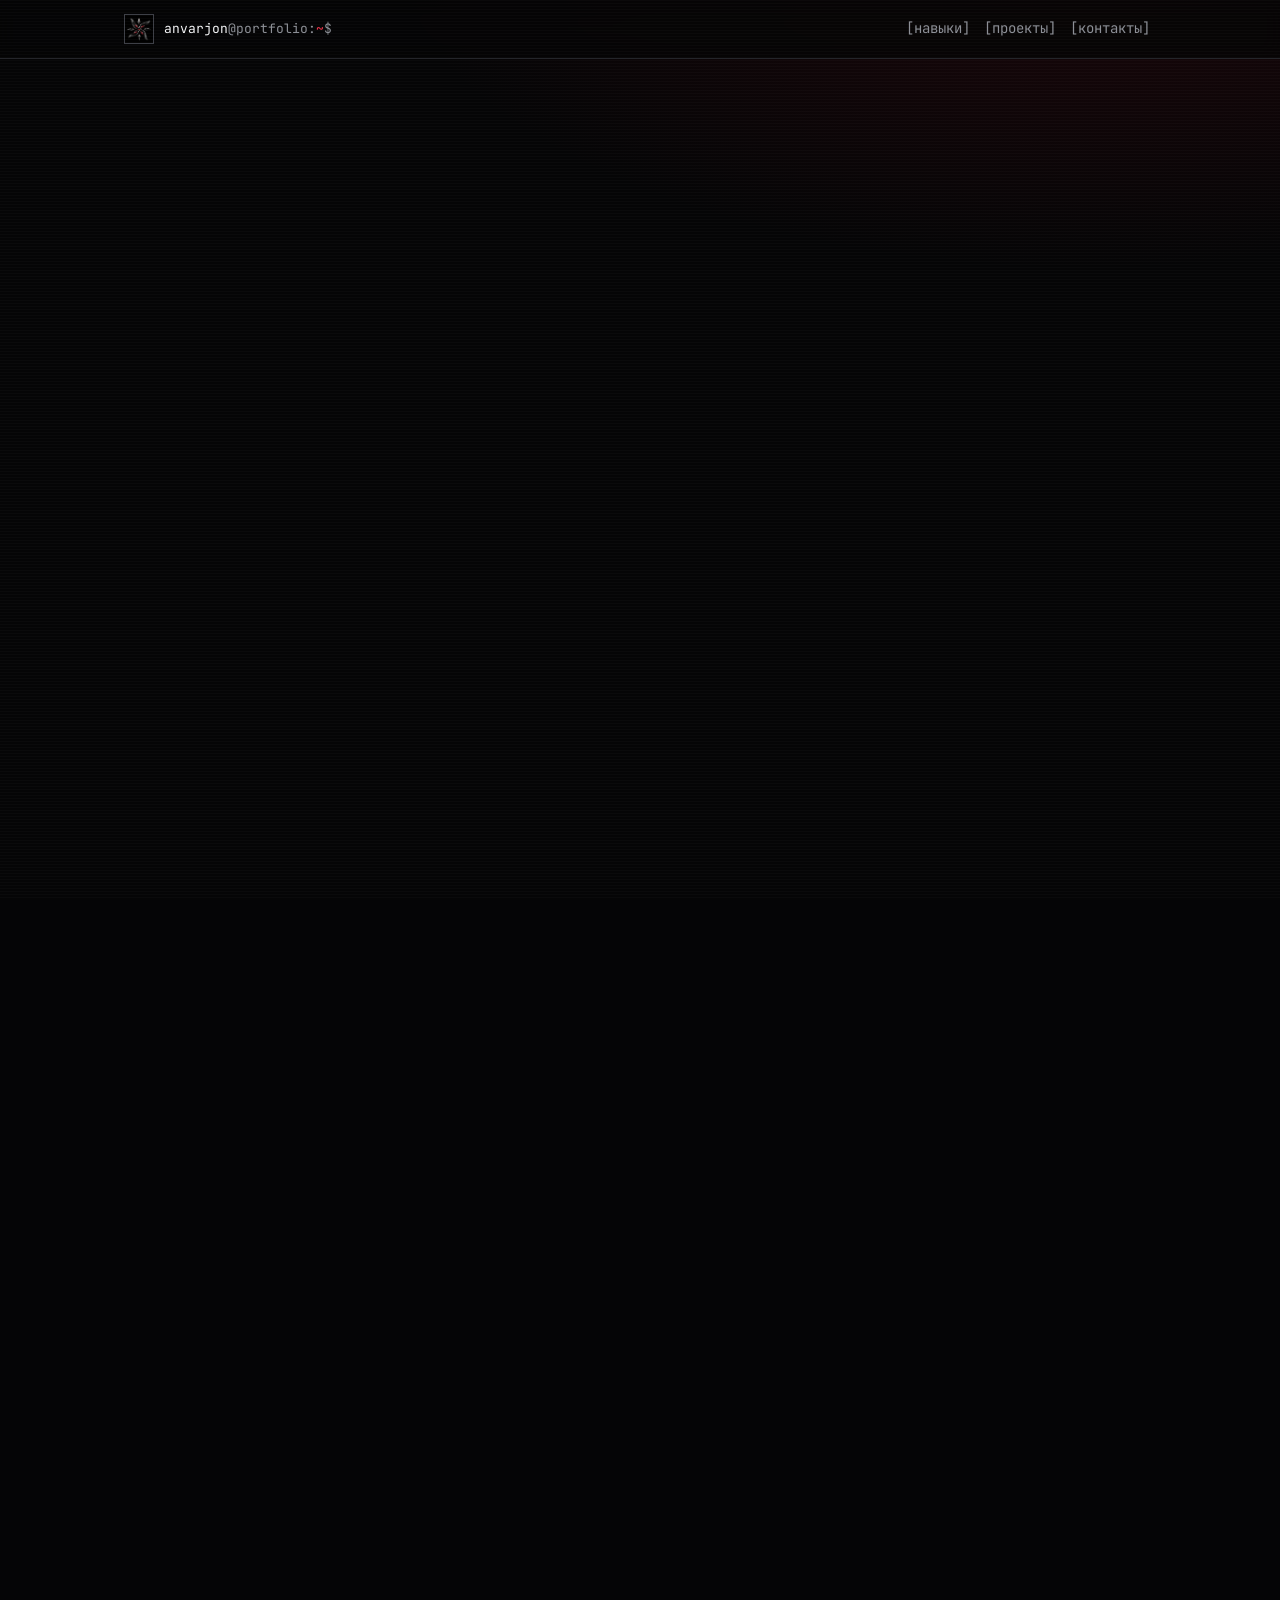
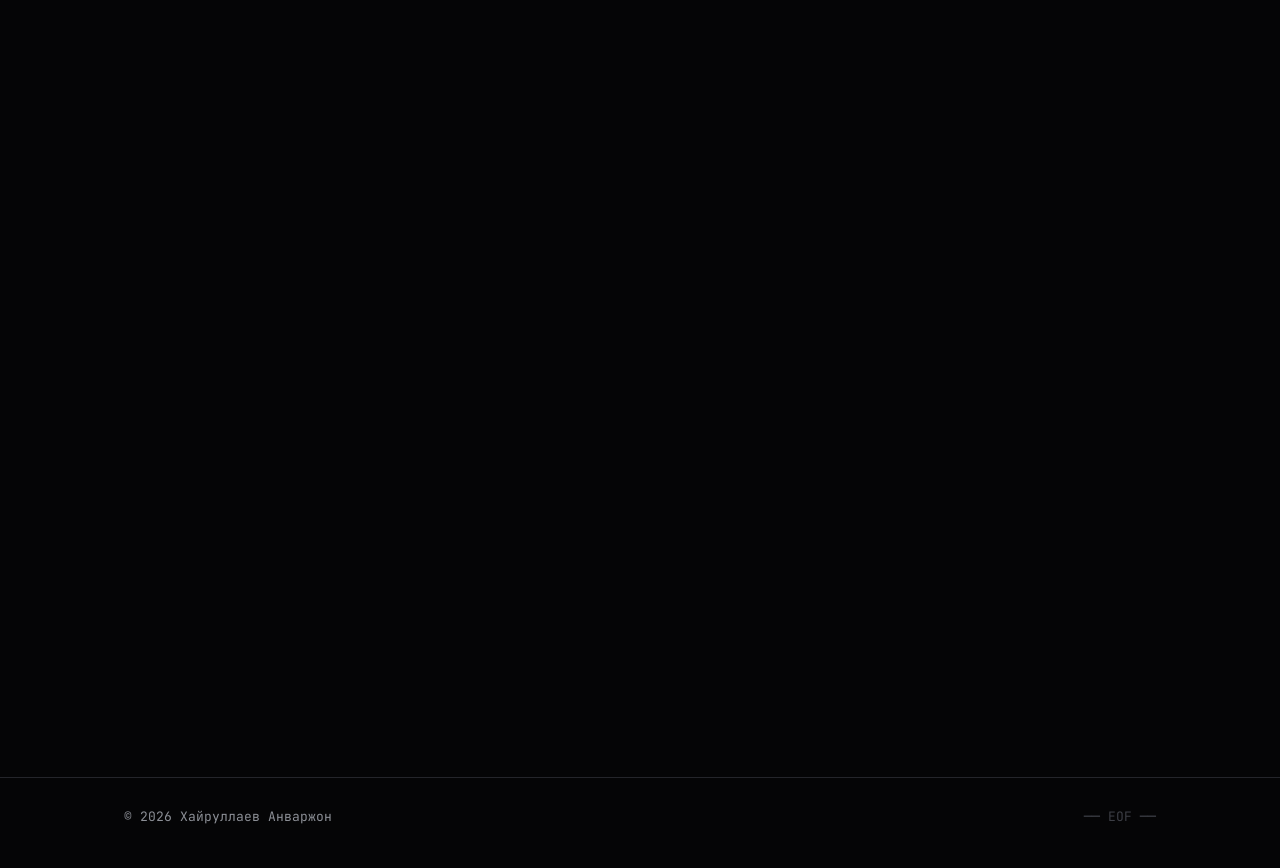
==== portfolio/index.html @ 3e9a79eb "Restyle portfolio as ASCII terminal with animated intro - Intro: boot log, ASCII logo decoding into " ====
<!doctype html>
<html lang="ru">
  <head>
    <meta charset="utf-8" />
    <meta name="viewport" content="width=device-width, initial-scale=1" />
    <title>Хайруллаев Анваржон — портфолио</title>
    <meta name="description" content="Портфолио Хайруллаева Анваржона, IT-администратора." />
    <meta name="theme-color" content="#050506" />
    <link rel="icon" href="img/logo.png" />
    <link rel="preconnect" href="https://fonts.googleapis.com" />
    <link rel="preconnect" href="https://fonts.gstatic.com" crossorigin />
    <link
      rel="stylesheet"
      href="https://fonts.googleapis.com/css2?family=JetBrains+Mono:wght@400;500;700;800&display=swap"
    />
    <link rel="stylesheet" href="css/style.css" />
    <script>
      // Включает анимации и интро только когда JavaScript работает.
      document.documentElement.classList.add("js", "intro-active");
    </script>
  </head>
  <body>
    <!-- ========== ИНТРО ========== -->
    <div class="intro" data-intro>
      <div class="intro-screen">
        <div class="intro-boot" data-boot aria-hidden="true"></div>

        <div class="intro-stage" data-stage>
          <div class="intro-logo">
            <div class="ascii" data-intro-ascii aria-hidden="true">
              <pre class="ascii-silver"></pre>
              <pre class="ascii-red"></pre>
            </div>
            <img class="intro-img" src="img/logo.png" alt="Логотип" />
            <span class="glint" aria-hidden="true"></span>
          </div>

          <div class="intro-text">
            <p class="intro-line" data-line></p>
            <p class="intro-line intro-name" data-line></p>
            <p class="intro-line" data-line></p>
          </div>

          <p class="intro-enter" data-enter>
            нажмите <span class="key">[enter]</span> или кликните, чтобы войти
          </p>
        </div>
      </div>
      <button class="intro-skip" type="button">[esc] пропустить</button>
    </div>

    <a class="skip-link" href="#main">К содержимому</a>

    <header class="site-header">
      <div class="container header-inner">
        <a class="brand" href="#top" aria-label="В начало">
          <img src="img/logo.png" alt="" width="30" height="30" />
          <span class="brand-text"
            ><span class="brand-user" data-handle></span>@portfolio:<span class="brand-path">~</span>$</span
          >
        </a>
        <nav class="nav" aria-label="Разделы">
          <a href="#skills">навыки</a>
          <a href="#projects">проекты</a>
          <a href="#contact">контакты</a>
        </nav>
      </div>
    </header>

    <main id="main">
      <!-- 1. Обо мне -->
      <section class="hero" id="top">
        <div class="container hero-grid">
          <div class="hero-text">
            <p class="prompt" data-hero><span class="ps1">$</span> whoami</p>
            <h1 class="hero-name" data-hero data-name></h1>
            <p class="hero-role" data-hero>
              <span class="ps1">&gt;</span> <span data-role></span
              ><span class="cursor" aria-hidden="true">▋</span>
            </p>
            <p class="lead" data-hero data-about></p>
            <div class="hero-actions" data-hero>
              <a class="btn btn-primary" href="#projects">смотреть проекты</a>
              <a class="btn" href="#contact">связаться</a>
            </div>
            <div class="ls" data-hero>
              <p class="prompt"><span class="ps1">$</span> ls ~/skills</p>
              <ul class="stack" aria-label="Технологии" data-stack></ul>
            </div>
          </div>

          <div class="term hero-art" data-hero aria-hidden="true">
            <div class="term-bar"><span>~/logo.txt</span><span>─ □ ×</span></div>
            <div class="ascii" data-hero-ascii>
              <pre class="ascii-silver"></pre>
              <pre class="ascii-red"></pre>
            </div>
          </div>
        </div>
      </section>

      <!-- 2. Навыки: отдельный раздел на каждую технологию (HTML, JS, CSS, SQL, ...) -->
      <section class="section" id="skills" aria-labelledby="skills-title">
        <div class="container">
          <h2 class="section-title" id="skills-title" data-title>
            <span class="num">01.</span><span class="title-text">Навыки</span>
          </h2>
          <p class="section-lead" data-reveal>
            Каждая технология — отдельный раздел: что умею и пример кода.
          </p>
          <div class="tabs" role="tablist" aria-label="Технологии" data-tabs data-reveal></div>
          <div class="panels" data-panels data-reveal></div>
        </div>
      </section>

      <!-- 3. Проекты с фильтром по технологии -->
      <section class="section" id="projects" aria-labelledby="projects-title">
        <div class="container">
          <h2 class="section-title" id="projects-title" data-title>
            <span class="num">02.</span><span class="title-text">Проекты</span>
          </h2>
          <div class="filters" role="group" aria-label="Фильтр по технологии" data-filters data-reveal></div>
          <div class="grid" data-projects></div>
          <p class="empty" data-empty hidden>// пока нет проектов с этой технологией</p>
        </div>
      </section>

      <!-- 4. Контакты -->
      <section class="section" id="contact" aria-labelledby="contact-title">
        <div class="container">
          <h2 class="section-title" id="contact-title" data-title>
            <span class="num">03.</span><span class="title-text">Контакты</span>
          </h2>
          <p class="section-lead" data-reveal>Открыт к предложениям — пишите в любой удобный канал.</p>
          <ul class="contacts" data-contacts data-reveal></ul>
        </div>
      </section>
    </main>

    <footer class="site-footer">
      <div class="container footer-inner">
        <span data-footer></span>
        <span class="eof">── EOF ──</span>
      </div>
    </footer>

    <script src="js/data.js"></script>
    <script src="js/ascii-logo.js"></script>
    <script src="js/main.js"></script>
    <script src="js/intro.js"></script>
  </body>
</html>
---- portfolio/css/style.css ----
/* ==========================================================================
   ASCII / терминальный стиль. Цвета взяты из логотипа: хром + красный.
   ========================================================================== */
:root {
  --bg: #050506;
  --surface: #0b0b0d;
  --surface-2: #131316;
  --text: #d6d7db;
  --bright: #f5f6f8;
  --muted: #8c8f96;
  --line: #24252a;
  --line-strong: #3d3f46;
  --accent: #f2334a;
  --accent-deep: #9d0f22;
  --accent-glow: rgba(242, 51, 74, 0.45);
  --on-accent: #050506;

  --mono: "JetBrains Mono", ui-monospace, "SF Mono", Menlo, Consolas, "Liberation Mono", monospace;
  --ease-out: cubic-bezier(0.2, 0.7, 0.2, 1);

  color-scheme: dark;
}

/* ===== База ===== */
*,
*::before,
*::after {
  box-sizing: border-box;
}

[hidden] {
  display: none !important;
}

html {
  scroll-behavior: smooth;
  scroll-padding-top: 72px;
  -webkit-text-size-adjust: 100%;
}

body {
  margin: 0;
  background:
    radial-gradient(1200px 600px at 85% -10%, rgba(157, 15, 34, 0.16), transparent 60%),
    var(--bg);
  background-attachment: fixed;
  color: var(--text);
  font: 15px/1.65 var(--mono);
  -webkit-font-smoothing: antialiased;
}

/* Сканлайны поверх всего, как на ЭЛТ-мониторе */
body::after {
  content: "";
  position: fixed;
  inset: 0;
  z-index: 300;
  pointer-events: none;
  background: repeating-linear-gradient(
    to bottom,
    rgba(255, 255, 255, 0.022) 0,
    rgba(255, 255, 255, 0.022) 1px,
    transparent 1px,
    transparent 3px
  );
}

::selection {
  background: var(--accent);
  color: var(--on-accent);
}

h1,
h2,
h3,
h4,
p,
ul,
pre {
  margin: 0;
}

ul {
  padding: 0;
  list-style: none;
}

a {
  color: inherit;
}

button {
  font: inherit;
}

:focus-visible {
  outline: 1px dashed var(--accent);
  outline-offset: 3px;
}

.container {
  width: 100%;
  max-width: 1080px;
  margin-inline: auto;
  padding-inline: 16px;
}

@media (min-width: 640px) {
  .container {
    padding-inline: 24px;
  }
}

.skip-link {
  position: absolute;
  left: 16px;
  top: -48px;
  z-index: 20;
  padding: 6px 12px;
  background: var(--accent);
  color: var(--on-accent);
  text-decoration: none;
}

.skip-link:focus {
  top: 12px;
}

.ps1 {
  color: var(--accent);
}

.cursor,
.caret {
  color: var(--accent);
  animation: blink 1s steps(1) infinite;
}

@keyframes blink {
  50% {
    opacity: 0;
  }
}

/* ===== ASCII-арт (логотип) ===== */
.ascii {
  position: relative;
  container-type: inline-size;
  overflow: hidden;
}

.ascii pre {
  /* 0.6em — ширина символа моноширинного шрифта: так ровно cols символов занимают всю ширину */
  font: 700 calc(100cqw / (var(--cols, 72) * 0.6)) / 1 var(--mono);
  letter-spacing: 0;
  white-space: pre;
  user-select: none;
}

.ascii-silver {
  color: #c9cbd1;
  text-shadow: 0 0 6px rgba(255, 255, 255, 0.18);
}

.ascii-red {
  position: absolute;
  inset: 0;
  color: var(--accent);
  text-shadow: 0 0 8px var(--accent-glow);
}

.ascii.is-glitching {
  transform: translateX(2px);
  filter: drop-shadow(-2px 0 0 rgba(242, 51, 74, 0.7)) drop-shadow(2px 0 0 rgba(120, 200, 255, 0.35));
}

/* ===== Окно терминала ===== */
.term {
  position: relative;
  border: 1px solid var(--line-strong);
  background: var(--surface);
}

.term-bar {
  display: flex;
  justify-content: space-between;
  gap: 12px;
  padding: 6px 12px;
  border-bottom: 1px solid var(--line-strong);
  color: var(--muted);
  font-size: 12px;
  white-space: nowrap;
  overflow: hidden;
}

/* ==========================================================================
   ИНТРО
   ========================================================================== */
.intro {
  display: none;
}

.js .intro {
  display: block;
  position: fixed;
  inset: 0;
  z-index: 200;
  background: #000;
  cursor: pointer;
  /* Страховка: если скрипт сломался, интро исчезнет само */
  animation: intro-failsafe 0s 15s forwards;
}

@keyframes intro-failsafe {
  to {
    visibility: hidden;
  }
}

.intro-screen {
  position: absolute;
  inset: 0;
  display: grid;
  place-items: center;
  overflow: hidden;
  background: #000;
  transform-origin: 50% 50%;
}

.intro-boot {
  position: absolute;
  top: 20px;
  left: 16px;
  right: 16px;
  color: var(--muted);
  font-size: 13px;
  line-height: 1.8;
  transition: opacity 0.25s ease;
}

.intro-boot .ok {
  color: var(--bright);
  font-weight: 700;
}

.intro-boot.is-hidden {
  opacity: 0;
}

.intro-stage {
  display: flex;
  flex-direction: column;
  align-items: center;
  gap: 26px;
  width: 100%;
  padding: 24px 16px;
  text-align: center;
  opacity: 0;
}

.intro-stage.is-visible {
  opacity: 1;
}

.intro-logo {
  position: relative;
  width: min(260px, 62vw, 38vh);
  aspect-ratio: 1;
}

/* Красное свечение за логотипом */
.intro-logo::before {
  content: "";
  position: absolute;
  inset: -35%;
  background: radial-gradient(circle, rgba(242, 51, 74, 0.22), transparent 62%);
  opacity: 0;
  transform: scale(0.6);
  transition:
    opacity 1s ease,
    transform 1.2s var(--ease-out);
}

.intro.is-logo .intro-logo::before {
  opacity: 1;
  transform: none;
}

.intro-logo .ascii {
  position: absolute;
  inset: 0;
  transition:
    opacity 0.6s ease,
    filter 0.6s ease,
    transform 0.9s var(--ease-out);
}

.intro-img {
  position: absolute;
  inset: 0;
  width: 100%;
  height: 100%;
  /* screen убирает чёрный фон картинки — виден только сам логотип */
  mix-blend-mode: screen;
  opacity: 0;
  transform: rotate(-70deg) scale(0.7);
  filter: blur(10px) brightness(2);
  transition:
    opacity 0.7s ease,
    transform 1.1s var(--ease-out),
    filter 0.9s ease;
}

.intro-logo .glint {
  position: absolute;
  inset: 0;
  pointer-events: none;
  background: linear-gradient(105deg, transparent 40%, rgba(255, 255, 255, 0.9) 50%, transparent 60%);
  background-size: 300% 100%;
  background-position: 100% 0;
  mix-blend-mode: overlay;
  opacity: 0;
}

.intro.is-logo .intro-logo .ascii {
  opacity: 0;
  filter: blur(6px);
  transform: scale(1.15);
}

.intro.is-logo .intro-img {
  opacity: 1;
  transform: none;
  filter: none;
}

.intro.is-logo .glint {
  animation: glint 1.2s 0.5s ease-out forwards;
}

@keyframes glint {
  0% {
    opacity: 1;
    background-position: 100% 0;
  }
  100% {
    opacity: 1;
    background-position: 0% 0;
  }
}

.intro-text {
  display: grid;
  gap: 6px;
  max-width: 640px;
  min-height: 8.5em;
  align-content: start;
}

.intro-line {
  min-height: 1.6em;
  color: var(--muted);
  font-size: clamp(14px, 1.6vw + 8px, 17px);
}

.intro-name {
  color: var(--bright);
  font-size: clamp(19px, 3vw + 8px, 32px);
  font-weight: 800;
  line-height: 1.3;
  text-wrap: balance;
}

.intro-name .accent {
  color: var(--accent);
  text-shadow: 0 0 22px var(--accent-glow);
}

.intro-line .caret {
  margin-left: 2px;
  font-weight: 400;
}

.intro-enter {
  color: var(--muted);
  font-size: 13px;
  opacity: 0;
  transform: translateY(6px);
  transition:
    opacity 0.5s ease,
    transform 0.5s var(--ease-out);
}

.intro-enter.is-visible {
  opacity: 1;
  transform: none;
}

.intro-enter .key {
  color: var(--accent);
}

.intro-skip {
  position: absolute;
  top: 14px;
  right: 14px;
  z-index: 2;
  padding: 6px 10px;
  border: 1px solid var(--line-strong);
  background: #000;
  color: var(--muted);
  font-size: 12px;
  cursor: pointer;
}

.intro-skip:hover {
  color: var(--bright);
  border-color: var(--muted);
}

/* Выход: «выключение» ЭЛТ-монитора */
.intro.is-off {
  pointer-events: none;
  background: transparent;
  animation: none;
}

.intro.is-off .intro-skip {
  opacity: 0;
}

.intro.is-off .intro-screen {
  animation: crt-off 0.6s cubic-bezier(0.7, 0, 0.3, 1) forwards;
}

.intro::after {
  content: "";
  position: absolute;
  left: 0;
  right: 0;
  top: 50%;
  height: 2px;
  margin-top: -1px;
  background: #fff;
  box-shadow:
    0 0 16px 3px rgba(255, 255, 255, 0.55),
    0 0 44px 10px var(--accent-glow);
  opacity: 0;
  pointer-events: none;
}

.intro.is-off::after {
  animation: crt-line 0.7s 0.15s ease-out forwards;
}

@keyframes crt-off {
  0% {
    transform: scale(1, 1);
    filter: brightness(1);
  }
  40% {
    transform: scale(1, 0.006);
    filter: brightness(3);
  }
  100% {
    transform: scale(0, 0.006);
    filter: brightness(6);
    opacity: 0;
  }
}

@keyframes crt-line {
  0% {
    opacity: 0;
    transform: scaleX(1);
  }
  15% {
    opacity: 1;
    transform: scaleX(1);
  }
  65% {
    opacity: 1;
    transform: scaleX(0.03);
  }
  100% {
    opacity: 0;
    transform: scaleX(0);
  }
}

.intro.is-fading {
  pointer-events: none;
  opacity: 0;
  transition: opacity 0.3s ease;
}

/* ==========================================================================
   ШАПКА
   ========================================================================== */
.site-header {
  position: sticky;
  top: 0;
  z-index: 10;
  background: rgba(5, 5, 6, 0.82);
  backdrop-filter: blur(10px);
  -webkit-backdrop-filter: blur(10px);
  border-bottom: 1px solid var(--line);
}

.header-inner {
  display: flex;
  align-items: center;
  gap: 12px;
  height: 58px;
}

.brand {
  display: flex;
  align-items: center;
  gap: 10px;
  min-width: 0;
  color: var(--muted);
  font-size: 13px;
  text-decoration: none;
}

.brand img {
  width: 30px;
  height: 30px;
  flex-shrink: 0;
  border: 1px solid var(--line-strong);
  background: #000;
  transition: transform 0.8s var(--ease-out);
}

.brand:hover img {
  transform: rotate(360deg);
}

.brand-user {
  color: var(--bright);
}

.brand-path {
  color: var(--accent);
}

.nav {
  display: flex;
  gap: 2px;
  margin-left: auto;
}

.nav a {
  padding: 4px 6px;
  color: var(--muted);
  font-size: 14px;
  text-decoration: none;
  white-space: nowrap;
  transition: color 0.15s ease;
}

.nav a::before {
  content: "[";
}

.nav a::after {
  content: "]";
}

.nav a:hover,
.nav a.is-current {
  color: var(--accent);
}

@media (max-width: 620px) {
  .brand-text {
    display: none;
  }
}

@media (max-width: 380px) {
  .nav a {
    padding: 4px 3px;
    font-size: 13px;
  }
}

/* ==========================================================================
   ПЕРВЫЙ ЭКРАН
   ========================================================================== */
.hero {
  padding: 64px 0 72px;
}

.hero-grid {
  display: grid;
  gap: 40px;
  align-items: center;
}

@media (min-width: 900px) {
  .hero-grid {
    grid-template-columns: minmax(0, 1.15fr) minmax(0, 0.85fr);
    gap: 48px;
  }
}

.prompt {
  color: var(--muted);
  font-size: 14px;
}

.hero-name {
  margin-top: 10px;
  font-size: clamp(2rem, 4.6vw + 0.6rem, 3.9rem);
  font-weight: 800;
  line-height: 1.05;
  letter-spacing: -0.03em;
  /* Хромированный текст, как у логотипа */
  background: linear-gradient(180deg, #ffffff 0%, #c4c6cc 45%, #6f7179 58%, #e9eaee 100%);
  -webkit-background-clip: text;
  background-clip: text;
  color: transparent;
  overflow-wrap: anywhere;
}

.hero-role {
  margin-top: 14px;
  color: var(--bright);
  font-size: clamp(1.05rem, 0.8vw + 0.85rem, 1.3rem);
  font-weight: 700;
}

.lead {
  max-width: 54ch;
  margin-top: 16px;
  color: var(--muted);
}

.hero-actions {
  display: flex;
  flex-wrap: wrap;
  gap: 12px;
  margin-top: 28px;
}

.btn {
  display: inline-flex;
  align-items: center;
  min-height: 44px;
  padding: 0 16px;
  border: 1px solid var(--line-strong);
  color: var(--text);
  font-size: 14px;
  font-weight: 700;
  text-decoration: none;
  transition:
    background-color 0.15s ease,
    color 0.15s ease,
    border-color 0.15s ease;
}

.btn::before {
  content: "[ ";
}

.btn::after {
  content: " ]";
}

.btn:hover {
  background: var(--text);
  border-color: var(--text);
  color: var(--bg);
}

.btn-primary {
  border-color: var(--accent);
  color: var(--accent);
  box-shadow: 0 0 24px -8px var(--accent-glow);
}

.btn-primary:hover {
  background: var(--accent);
  border-color: var(--accent);
  color: var(--on-accent);
}

.ls {
  margin-top: 32px;
}

.stack {
  display: flex;
  flex-wrap: wrap;
  gap: 2px 2ch;
  margin-top: 4px;
}

.stack a {
  color: var(--text);
  text-decoration: none;
}

.stack a:hover {
  color: var(--accent);
  text-decoration: underline;
}

.hero-art {
  width: 100%;
  max-width: 440px;
  justify-self: center;
}

.hero-art .ascii {
  margin: 18px;
}

/* Вход на страницу после интро */
.js [data-hero] {
  opacity: 0;
  transform: translateY(14px);
  filter: blur(6px);
}

.page-ready [data-hero] {
  opacity: 1;
  transform: none;
  filter: none;
  transition:
    opacity 0.7s ease,
    transform 0.8s var(--ease-out),
    filter 0.7s ease;
  transition-delay: calc(var(--i, 0) * 90ms);
}

/* ==========================================================================
   СЕКЦИИ
   ========================================================================== */
.section {
  padding: 64px 0;
}

.section-title {
  display: flex;
  align-items: baseline;
  gap: 1ch;
  color: var(--bright);
  font-size: clamp(1.35rem, 1.2vw + 1rem, 1.85rem);
  font-weight: 800;
  line-height: 1.2;
  white-space: nowrap;
}

.section-title .num {
  color: var(--accent);
}

.section-title::after {
  content: "────────────────────────────────────────────────────────────────────────────────────────────────────";
  flex: 1;
  min-width: 0;
  overflow: hidden;
  color: var(--line-strong);
  font-weight: 400;
}

.section-lead {
  max-width: 62ch;
  margin-top: 10px;
  color: var(--muted);
}

.section-lead::before {
  content: "// ";
  color: var(--line-strong);
}

/* Появление при прокрутке */
.js [data-reveal] {
  opacity: 0;
  transform: translateY(18px);
}

.js [data-reveal].in {
  opacity: 1;
  transform: none;
  transition:
    opacity 0.6s ease,
    transform 0.7s var(--ease-out),
    border-color 0.2s ease,
    background-color 0.2s ease;
}

/* ==========================================================================
   НАВЫКИ
   ========================================================================== */
.tabs {
  display: flex;
  flex-wrap: wrap;
  gap: 8px;
  margin: 28px 0 18px;
}

.tab {
  min-height: 38px;
  padding: 0 14px;
  border: 1px solid var(--line-strong);
  background: transparent;
  color: var(--muted);
  font-size: 14px;
  cursor: pointer;
  transition:
    color 0.15s ease,
    border-color 0.15s ease,
    background-color 0.15s ease;
}

.tab:hover {
  color: var(--bright);
  border-color: var(--muted);
}

.tab[aria-selected="true"] {
  background: var(--text);
  border-color: var(--text);
  color: var(--bg);
  font-weight: 700;
}

.panel {
  box-shadow: 0 30px 60px -40px rgba(242, 51, 74, 0.35);
}

.panel-inner {
  padding: 22px 20px 24px;
}

@media (min-width: 640px) {
  .panel-inner {
    padding: 26px 28px 28px;
  }
}

/* Окно «прорисовывается» сверху вниз построчно */
.panel.is-drawing {
  animation: draw 0.45s steps(9, end) both;
}

.panel.is-drawing pre {
  animation: draw calc(var(--lines, 6) * 70ms) 0.3s steps(var(--lines, 6), end) both;
}

@keyframes draw {
  from {
    clip-path: inset(0 0 100% 0);
  }
  to {
    clip-path: inset(0 0 0 0);
  }
}

.panel-head {
  display: flex;
  flex-wrap: wrap;
  align-items: baseline;
  justify-content: space-between;
  gap: 8px 16px;
}

.panel-head h3 {
  color: var(--bright);
  font-size: 1.6rem;
  font-weight: 800;
  line-height: 1.2;
}

.meter {
  display: inline-flex;
  flex-wrap: wrap;
  gap: 1ch;
  font-size: 14px;
}

.meter-bar {
  color: var(--line-strong);
  white-space: nowrap;
}

.meter-fill {
  color: var(--accent);
  text-shadow: 0 0 10px var(--accent-glow);
}

.meter-empty {
  color: var(--line-strong);
}

.meter-label {
  color: var(--muted);
}

.panel-summary {
  margin-top: 6px;
  color: var(--muted);
}

.panel-summary::before {
  content: "// ";
  color: var(--line-strong);
}

.panel-body {
  display: grid;
  gap: 24px;
  margin-top: 22px;
}

.panel-body > * {
  min-width: 0;
}

@media (min-width: 840px) {
  .panel-body {
    grid-template-columns: minmax(0, 1fr) minmax(0, 1.15fr);
    gap: 32px;
  }
}

.panel h4 {
  margin-bottom: 10px;
  color: var(--muted);
  font-size: 13px;
  font-weight: 500;
}

.points li {
  position: relative;
  padding: 6px 0 6px 2.2ch;
  border-bottom: 1px dashed var(--line);
}

.points li:last-child {
  border-bottom: 0;
}

.points li::before {
  content: "+";
  position: absolute;
  left: 0;
  color: var(--accent);
}

.snippet pre {
  padding: 14px 16px;
  overflow-x: auto;
  border: 1px solid var(--line);
  border-left: 2px solid var(--accent-deep);
  background: #000;
  color: var(--text);
  font: 13px/1.65 var(--mono);
  tab-size: 2;
}

.panel-link {
  display: inline-block;
  margin-top: 22px;
  color: var(--accent);
  font-weight: 700;
  text-decoration: none;
}

.panel-link:hover {
  text-decoration: underline;
}

/* ==========================================================================
   ПРОЕКТЫ
   ========================================================================== */
.filters {
  display: flex;
  flex-wrap: wrap;
  gap: 4px 18px;
  margin: 28px 0 24px;
}

.chip {
  display: inline-flex;
  align-items: center;
  gap: 1ch;
  min-height: 36px;
  padding: 0;
  border: 0;
  background: none;
  color: var(--muted);
  font-size: 14px;
  cursor: pointer;
}

.chip .box::before {
  content: "[ ]";
  color: var(--line-strong);
}

.chip:hover {
  color: var(--bright);
}

.chip[aria-pressed="true"] {
  color: var(--bright);
}

.chip[aria-pressed="true"] .box::before {
  content: "[x]";
  color: var(--accent);
}

.grid {
  display: grid;
  grid-template-columns: repeat(auto-fill, minmax(min(280px, 100%), 1fr));
  gap: 22px;
}

.card {
  position: relative;
  display: flex;
  flex-direction: column;
  gap: 10px;
  padding: 24px 20px 20px;
  border: 1px solid var(--line-strong);
  background: var(--surface);
}

.card:hover {
  border-color: var(--muted);
  background: var(--surface-2);
}

.corner {
  position: absolute;
  width: 1ch;
  line-height: 1;
  text-align: center;
  color: var(--muted);
  background: var(--bg);
  font-size: 14px;
  transition: color 0.2s ease;
}

.corner.tl {
  top: -0.5em;
  left: -0.5ch;
}
.corner.tr {
  top: -0.5em;
  right: -0.5ch;
}
.corner.bl {
  bottom: -0.5em;
  left: -0.5ch;
}
.corner.br {
  bottom: -0.5em;
  right: -0.5ch;
}

.card:hover .corner {
  color: var(--accent);
}

.card-index {
  position: absolute;
  top: 8px;
  right: 12px;
  color: var(--line-strong);
  font-size: 12px;
}

.card h3 {
  display: flex;
  gap: 1ch;
  color: var(--bright);
  font-size: 1.05rem;
  font-weight: 700;
  line-height: 1.35;
}

.card .caret {
  color: var(--accent);
  animation: none;
  transition: transform 0.2s var(--ease-out);
}

.card:hover .caret {
  transform: translateX(4px);
}

.card p {
  color: var(--muted);
  font-size: 14px;
}

.tags {
  display: flex;
  flex-wrap: wrap;
  gap: 4px 1.5ch;
  margin-top: auto;
  padding-top: 6px;
  color: var(--accent);
  font-size: 13px;
}

.card-links {
  display: flex;
  gap: 2ch;
}

.card-links a {
  color: var(--text);
  font-size: 14px;
  text-decoration: none;
}

.card-links a:hover {
  color: var(--accent);
}

.card.is-popping {
  animation: pop 0.45s var(--ease-out) both;
}

@keyframes pop {
  0% {
    opacity: 0;
    transform: translateY(10px);
    clip-path: inset(0 0 100% 0);
  }
  60% {
    clip-path: inset(0 0 0 0);
  }
  100% {
    opacity: 1;
    transform: none;
  }
}

.empty {
  margin-top: 8px;
  color: var(--muted);
}

/* ==========================================================================
   КОНТАКТЫ
   ========================================================================== */
.contacts {
  max-width: 720px;
  margin-top: 24px;
}

.contact {
  display: flex;
  align-items: baseline;
  gap: 1ch;
  padding: 12px 0;
  text-decoration: none;
}

.contact-key {
  color: var(--muted);
}

.contact-key::before {
  content: "> ";
  color: var(--accent);
}

.contact-fill {
  flex: 1;
  min-width: 2ch;
  border-bottom: 2px dotted var(--line-strong);
  transform: translateY(-5px);
}

.contact-value {
  color: var(--bright);
  font-weight: 700;
  overflow-wrap: anywhere;
  transition: color 0.15s ease;
}

.contact:hover .contact-value {
  color: var(--accent);
}

/* На телефоне: название сверху, адрес под ним */
@media (max-width: 520px) {
  .contact {
    flex-direction: column;
    gap: 2px;
    border-bottom: 1px dashed var(--line);
  }
  .contact-fill {
    display: none;
  }
}

/* ==========================================================================
   ПОДВАЛ
   ========================================================================== */
.site-footer {
  padding: 28px 0 40px;
  border-top: 1px solid var(--line);
  color: var(--muted);
  font-size: 13px;
}

.footer-inner {
  display: flex;
  flex-wrap: wrap;
  justify-content: space-between;
  gap: 8px 24px;
}

.eof {
  color: var(--line-strong);
}

/* ==========================================================================
   Без анимаций, если пользователь их отключил
   ========================================================================== */
@media (prefers-reduced-motion: reduce) {
  html {
    scroll-behavior: auto;
  }
  *,
  *::before,
  *::after {
    animation-duration: 0.01ms !important;
    animation-iteration-count: 1 !important;
    transition-duration: 0.01ms !important;
    transition-delay: 0s !important;
  }
}
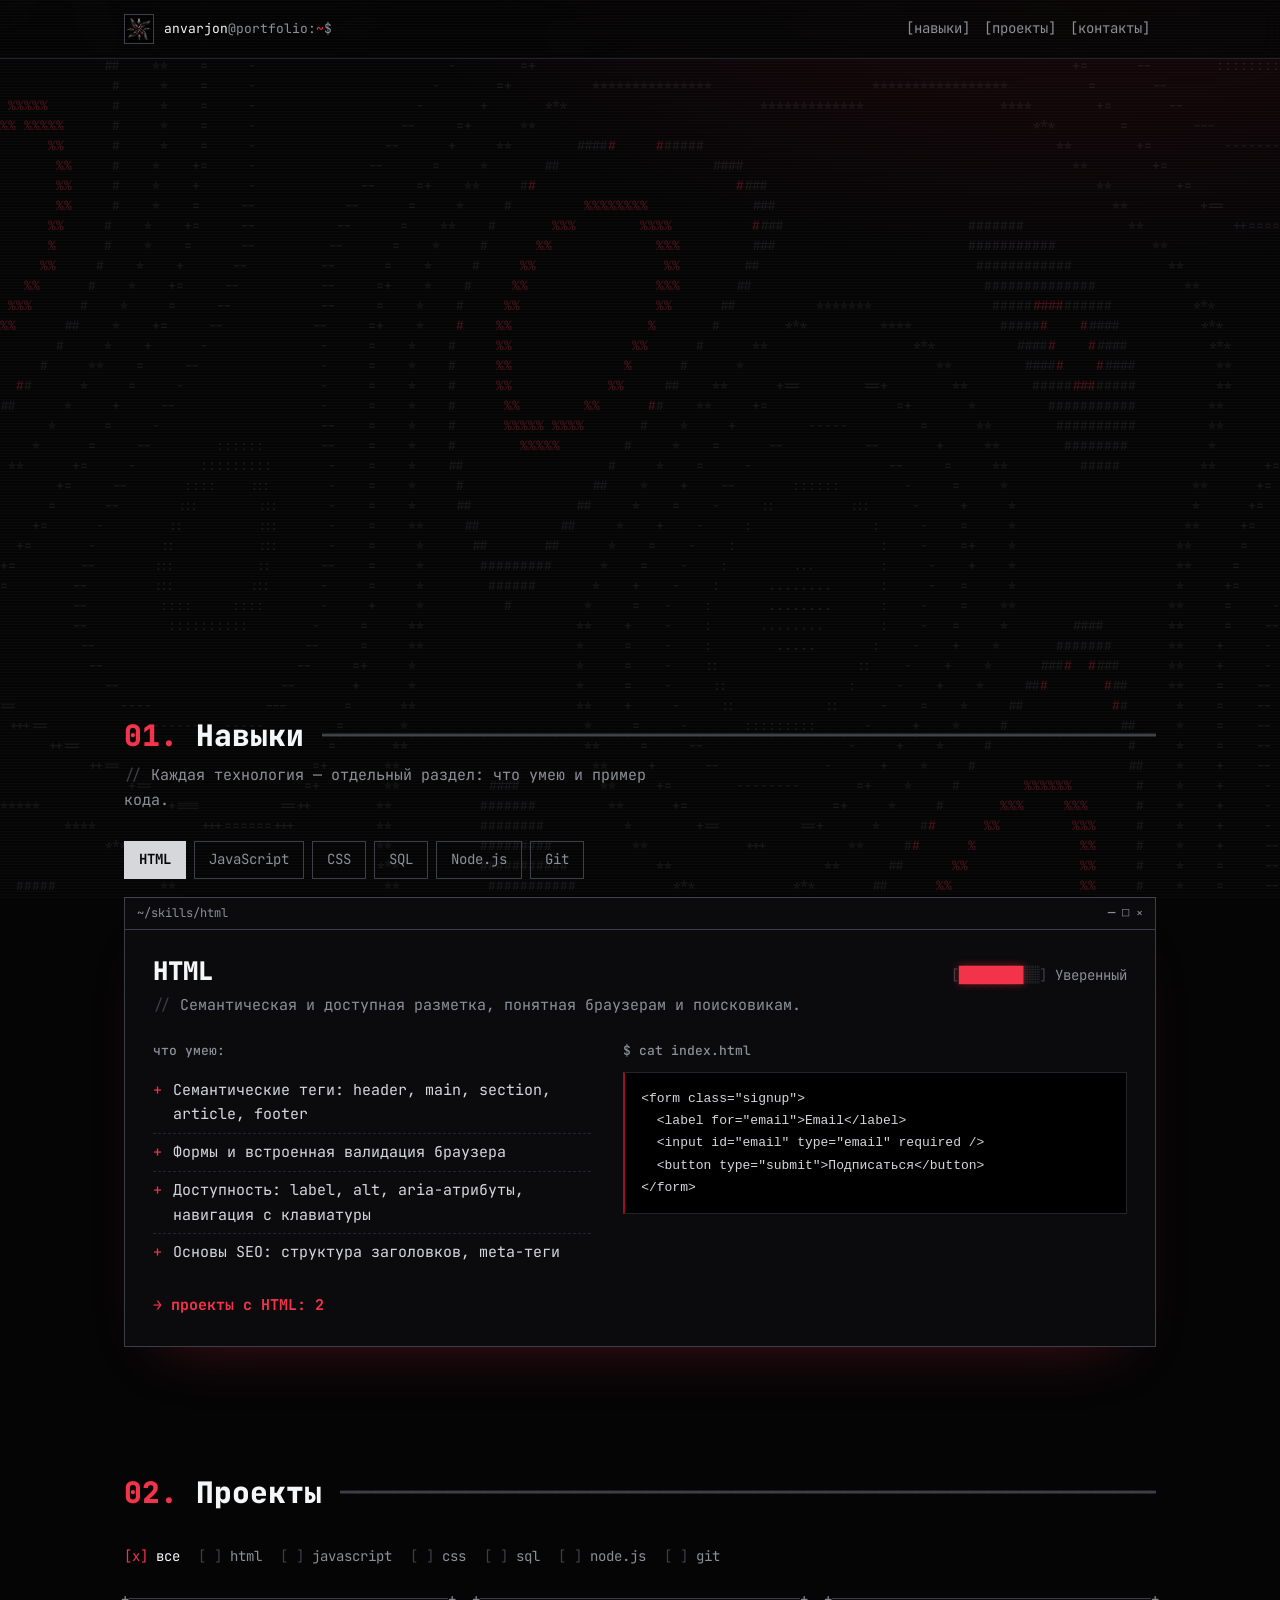
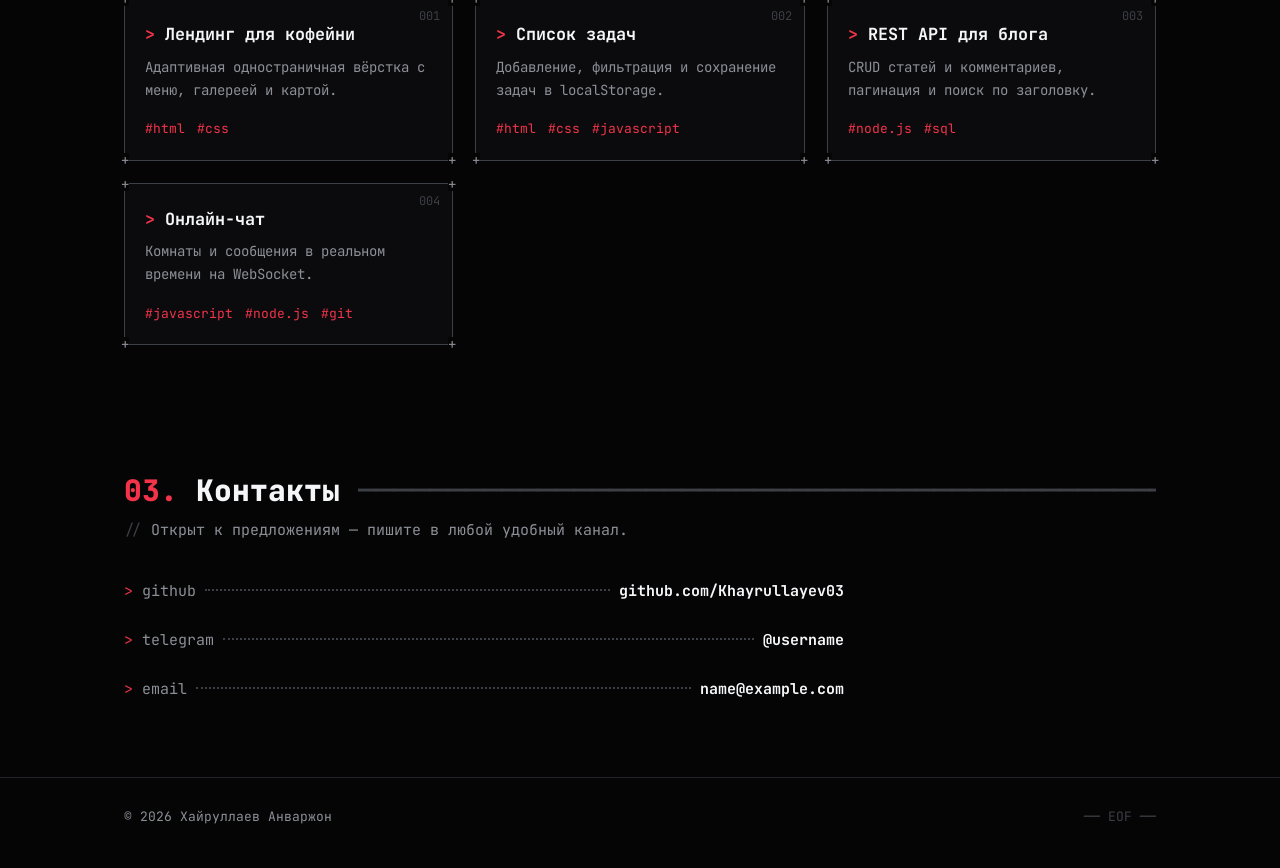
==== commit d142489e: "Add animated ASCII background and fully ASCII intro - Background: moving ASCII contour lines across " ====
--- a/portfolio/index.html
+++ b/portfolio/index.html
@@ -20,132 +20,136 @@
     </script>
   </head>
   <body>
-    <!-- ========== ИНТРО ========== -->
+    <!-- ========== ASCII-ИНТРО ========== -->
     <div class="intro" data-intro>
-      <div class="intro-screen">
-        <div class="intro-boot" data-boot aria-hidden="true"></div>
+      <div class="intro-boot" data-boot aria-hidden="true">
+        <div data-boot-lines></div>
+        <p class="intro-progress" data-progress></p>
+      </div>
 
-        <div class="intro-stage" data-stage>
-          <div class="intro-logo">
-            <div class="ascii" data-intro-ascii aria-hidden="true">
-              <pre class="ascii-silver"></pre>
-              <pre class="ascii-red"></pre>
-            </div>
-            <img class="intro-img" src="img/logo.png" alt="Логотип" />
-            <span class="glint" aria-hidden="true"></span>
-          </div>
+      <div class="intro-stage" data-stage>
+        <div class="ascii intro-logo" data-intro-ascii aria-hidden="true">
+          <pre class="ascii-silver"></pre>
+          <pre class="ascii-red"></pre>
+        </div>
 
-          <div class="intro-text">
-            <p class="intro-line" data-line></p>
-            <p class="intro-line intro-name" data-line></p>
-            <p class="intro-line" data-line></p>
-          </div>
+        <div class="intro-text">
+          <p class="intro-line" data-line></p>
+          <p class="intro-line" data-line></p>
+          <div class="banner" role="img" data-banner><pre></pre></div>
+          <p class="intro-line" data-line></p>
+        </div>
 
-          <p class="intro-enter" data-enter>
-            нажмите <span class="key">[enter]</span> или кликните, чтобы войти
-          </p>
-        </div>
+        <p class="intro-enter" data-enter>
+          нажмите <span class="key">[enter]</span> или кликните, чтобы войти
+        </p>
       </div>
+
       <button class="intro-skip" type="button">[esc] пропустить</button>
     </div>
 
-    <a class="skip-link" href="#main">К содержимому</a>
+    <!-- ========== САЙТ ========== -->
+    <div class="site" data-site>
+      <a class="skip-link" href="#main">К содержимому</a>
 
-    <header class="site-header">
-      <div class="container header-inner">
-        <a class="brand" href="#top" aria-label="В начало">
-          <img src="img/logo.png" alt="" width="30" height="30" />
-          <span class="brand-text"
-            ><span class="brand-user" data-handle></span>@portfolio:<span class="brand-path">~</span>$</span
-          >
-        </a>
-        <nav class="nav" aria-label="Разделы">
-          <a href="#skills">навыки</a>
-          <a href="#projects">проекты</a>
-          <a href="#contact">контакты</a>
-        </nav>
-      </div>
-    </header>
+      <header class="site-header">
+        <div class="container header-inner">
+          <a class="brand" href="#top" aria-label="В начало">
+            <img src="img/logo.png" alt="" width="30" height="30" />
+            <span class="brand-text"
+              ><span class="brand-user" data-handle></span>@portfolio:<span class="brand-path">~</span>$</span
+            >
+          </a>
+          <nav class="nav" aria-label="Разделы">
+            <a href="#skills">навыки</a>
+            <a href="#projects">проекты</a>
+            <a href="#contact">контакты</a>
+          </nav>
+        </div>
+      </header>
 
-    <main id="main">
-      <!-- 1. Обо мне -->
-      <section class="hero" id="top">
-        <div class="container hero-grid">
-          <div class="hero-text">
-            <p class="prompt" data-hero><span class="ps1">$</span> whoami</p>
-            <h1 class="hero-name" data-hero data-name></h1>
-            <p class="hero-role" data-hero>
-              <span class="ps1">&gt;</span> <span data-role></span
-              ><span class="cursor" aria-hidden="true">▋</span>
-            </p>
-            <p class="lead" data-hero data-about></p>
-            <div class="hero-actions" data-hero>
-              <a class="btn btn-primary" href="#projects">смотреть проекты</a>
-              <a class="btn" href="#contact">связаться</a>
+      <main id="main">
+        <!-- 1. Обо мне -->
+        <section class="hero" id="top">
+          <div class="container hero-grid">
+            <div class="hero-text">
+              <p class="prompt" data-hero><span class="ps1">$</span> whoami</p>
+              <h1 class="hero-name" data-hero data-name></h1>
+              <p class="hero-role" data-hero>
+                <span class="ps1">&gt;</span> <span data-role></span
+                ><span class="cursor" aria-hidden="true">▋</span>
+              </p>
+              <p class="lead" data-hero data-about></p>
+              <div class="hero-actions" data-hero>
+                <a class="btn btn-primary" href="#projects">смотреть проекты</a>
+                <a class="btn" href="#contact">связаться</a>
+              </div>
+              <div class="ls" data-hero>
+                <p class="prompt"><span class="ps1">$</span> ls ~/skills</p>
+                <ul class="stack" aria-label="Технологии" data-stack></ul>
+              </div>
             </div>
-            <div class="ls" data-hero>
-              <p class="prompt"><span class="ps1">$</span> ls ~/skills</p>
-              <ul class="stack" aria-label="Технологии" data-stack></ul>
+
+            <div class="term hero-art" data-hero aria-hidden="true">
+              <div class="term-bar"><span>~/logo.txt</span><span>наведите — повернётся</span></div>
+              <div class="ascii" data-hero-ascii>
+                <pre class="ascii-silver"></pre>
+                <pre class="ascii-red"></pre>
+              </div>
             </div>
           </div>
+        </section>
 
-          <div class="term hero-art" data-hero aria-hidden="true">
-            <div class="term-bar"><span>~/logo.txt</span><span>─ □ ×</span></div>
-            <div class="ascii" data-hero-ascii>
-              <pre class="ascii-silver"></pre>
-              <pre class="ascii-red"></pre>
-            </div>
+        <!-- 2. Навыки: отдельный раздел на каждую технологию (HTML, JS, CSS, SQL, ...) -->
+        <section class="section" id="skills" aria-labelledby="skills-title">
+          <div class="container">
+            <h2 class="section-title" id="skills-title" data-title>
+              <span class="num">01.</span><span class="title-text">Навыки</span>
+            </h2>
+            <p class="section-lead" data-reveal>
+              Каждая технология — отдельный раздел: что умею и пример кода.
+            </p>
+            <div class="tabs" role="tablist" aria-label="Технологии" data-tabs data-reveal></div>
+            <div class="panels" data-panels data-reveal></div>
           </div>
+        </section>
+
+        <!-- 3. Проекты с фильтром по технологии -->
+        <section class="section" id="projects" aria-labelledby="projects-title">
+          <div class="container">
+            <h2 class="section-title" id="projects-title" data-title>
+              <span class="num">02.</span><span class="title-text">Проекты</span>
+            </h2>
+            <div class="filters" role="group" aria-label="Фильтр по технологии" data-filters data-reveal></div>
+            <div class="grid" data-projects></div>
+            <p class="empty" data-empty hidden>// пока нет проектов с этой технологией</p>
+          </div>
+        </section>
+
+        <!-- 4. Контакты -->
+        <section class="section" id="contact" aria-labelledby="contact-title">
+          <div class="container">
+            <h2 class="section-title" id="contact-title" data-title>
+              <span class="num">03.</span><span class="title-text">Контакты</span>
+            </h2>
+            <p class="section-lead" data-reveal>Открыт к предложениям — пишите в любой удобный канал.</p>
+            <ul class="contacts" data-contacts data-reveal></ul>
+          </div>
+        </section>
+      </main>
+
+      <footer class="site-footer">
+        <div class="container footer-inner">
+          <span data-footer></span>
+          <span class="eof">── EOF ──</span>
         </div>
-      </section>
-
-      <!-- 2. Навыки: отдельный раздел на каждую технологию (HTML, JS, CSS, SQL, ...) -->
-      <section class="section" id="skills" aria-labelledby="skills-title">
-        <div class="container">
-          <h2 class="section-title" id="skills-title" data-title>
-            <span class="num">01.</span><span class="title-text">Навыки</span>
-          </h2>
-          <p class="section-lead" data-reveal>
-            Каждая технология — отдельный раздел: что умею и пример кода.
-          </p>
-          <div class="tabs" role="tablist" aria-label="Технологии" data-tabs data-reveal></div>
-          <div class="panels" data-panels data-reveal></div>
-        </div>
-      </section>
-
-      <!-- 3. Проекты с фильтром по технологии -->
-      <section class="section" id="projects" aria-labelledby="projects-title">
-        <div class="container">
-          <h2 class="section-title" id="projects-title" data-title>
-            <span class="num">02.</span><span class="title-text">Проекты</span>
-          </h2>
-          <div class="filters" role="group" aria-label="Фильтр по технологии" data-filters data-reveal></div>
-          <div class="grid" data-projects></div>
-          <p class="empty" data-empty hidden>// пока нет проектов с этой технологией</p>
-        </div>
-      </section>
-
-      <!-- 4. Контакты -->
-      <section class="section" id="contact" aria-labelledby="contact-title">
-        <div class="container">
-          <h2 class="section-title" id="contact-title" data-title>
-            <span class="num">03.</span><span class="title-text">Контакты</span>
-          </h2>
-          <p class="section-lead" data-reveal>Открыт к предложениям — пишите в любой удобный канал.</p>
-          <ul class="contacts" data-contacts data-reveal></ul>
-        </div>
-      </section>
-    </main>
-
-    <footer class="site-footer">
-      <div class="container footer-inner">
-        <span data-footer></span>
-        <span class="eof">── EOF ──</span>
-      </div>
-    </footer>
+      </footer>
+    </div>
 
     <script src="js/data.js"></script>
     <script src="js/ascii-logo.js"></script>
+    <script src="js/fx.js"></script>
+    <script src="js/background.js"></script>
     <script src="js/main.js"></script>
     <script src="js/intro.js"></script>
   </body>
--- a/portfolio/css/style.css
+++ b/portfolio/css/style.css
@@ -65,6 +65,16 @@
   );
 }
 
+/* Полоса над липкой шапкой (под вырезом экрана телефона) */
+body::before {
+  content: "";
+  position: fixed;
+  inset: 0 0 auto;
+  height: env(safe-area-inset-top, 0px);
+  z-index: 11;
+  background: var(--bg);
+}
+
 ::selection {
   background: var(--accent);
   color: var(--on-accent);
@@ -194,18 +204,45 @@
 }
 
 /* ==========================================================================
-   ИНТРО
+   АНИМИРОВАННЫЙ ASCII-ФОН (холст рисует js/background.js)
+   ========================================================================== */
+.ascii-bg {
+  position: fixed;
+  inset: 0;
+  width: 100%;
+  height: 100%;
+  z-index: -1;
+  pointer-events: none;
+}
+
+/* Пока идёт интро, сайт скрыт (страховка: появится сам через 15 с) */
+.intro-active .site {
+  visibility: hidden;
+  animation: site-failsafe 0s 15s forwards;
+}
+
+@keyframes site-failsafe {
+  to {
+    visibility: visible;
+  }
+}
+
+/* ==========================================================================
+   ASCII-ИНТРО
    ========================================================================== */
 .intro {
   display: none;
 }
 
 .js .intro {
-  display: block;
+  display: grid;
+  place-items: center;
   position: fixed;
   inset: 0;
   z-index: 200;
-  background: #000;
+  overflow: hidden;
+  /* Прозрачный центр: за интро виден живой ASCII-фон */
+  background: radial-gradient(ellipse at center, rgba(0, 0, 0, 0.72) 0%, rgba(0, 0, 0, 0.35) 70%, rgba(0, 0, 0, 0.55) 100%);
   cursor: pointer;
   /* Страховка: если скрипт сломался, интро исчезнет само */
   animation: intro-failsafe 0s 15s forwards;
@@ -217,19 +254,18 @@
   }
 }
 
-.intro-screen {
-  position: absolute;
-  inset: 0;
-  display: grid;
-  place-items: center;
-  overflow: hidden;
-  background: #000;
-  transform-origin: 50% 50%;
+.intro.is-leaving {
+  pointer-events: none;
+}
+
+.intro.is-gone {
+  opacity: 0;
+  transition: opacity 0.5s ease;
 }
 
 .intro-boot {
   position: absolute;
-  top: 20px;
+  top: max(20px, env(safe-area-inset-top, 0px));
   left: 16px;
   right: 16px;
   color: var(--muted);
@@ -243,6 +279,13 @@
   font-weight: 700;
 }
 
+.intro-progress {
+  margin-top: 8px;
+  color: var(--accent);
+  white-space: pre;
+  text-shadow: 0 0 10px var(--accent-glow);
+}
+
 .intro-boot.is-hidden {
   opacity: 0;
 }
@@ -251,8 +294,9 @@
   display: flex;
   flex-direction: column;
   align-items: center;
-  gap: 26px;
+  gap: 22px;
   width: 100%;
+  max-width: 820px;
   padding: 24px 16px;
   text-align: center;
   opacity: 0;
@@ -263,122 +307,46 @@
 }
 
 .intro-logo {
-  position: relative;
-  width: min(260px, 62vw, 38vh);
-  aspect-ratio: 1;
-}
-
-/* Красное свечение за логотипом */
-.intro-logo::before {
-  content: "";
-  position: absolute;
-  inset: -35%;
-  background: radial-gradient(circle, rgba(242, 51, 74, 0.22), transparent 62%);
-  opacity: 0;
-  transform: scale(0.6);
-  transition:
-    opacity 1s ease,
-    transform 1.2s var(--ease-out);
-}
-
-.intro.is-logo .intro-logo::before {
-  opacity: 1;
-  transform: none;
-}
-
-.intro-logo .ascii {
-  position: absolute;
-  inset: 0;
-  transition:
-    opacity 0.6s ease,
-    filter 0.6s ease,
-    transform 0.9s var(--ease-out);
-}
-
-.intro-img {
-  position: absolute;
-  inset: 0;
+  width: min(250px, 58vw, 34vh);
+}
+
+.intro-text {
+  display: flex;
+  flex-direction: column;
+  align-items: center;
+  gap: 8px;
   width: 100%;
-  height: 100%;
-  /* screen убирает чёрный фон картинки — виден только сам логотип */
-  mix-blend-mode: screen;
-  opacity: 0;
-  transform: rotate(-70deg) scale(0.7);
-  filter: blur(10px) brightness(2);
-  transition:
-    opacity 0.7s ease,
-    transform 1.1s var(--ease-out),
-    filter 0.9s ease;
-}
-
-.intro-logo .glint {
-  position: absolute;
-  inset: 0;
-  pointer-events: none;
-  background: linear-gradient(105deg, transparent 40%, rgba(255, 255, 255, 0.9) 50%, transparent 60%);
-  background-size: 300% 100%;
-  background-position: 100% 0;
-  mix-blend-mode: overlay;
-  opacity: 0;
-}
-
-.intro.is-logo .intro-logo .ascii {
-  opacity: 0;
-  filter: blur(6px);
-  transform: scale(1.15);
-}
-
-.intro.is-logo .intro-img {
-  opacity: 1;
-  transform: none;
-  filter: none;
-}
-
-.intro.is-logo .glint {
-  animation: glint 1.2s 0.5s ease-out forwards;
-}
-
-@keyframes glint {
-  0% {
-    opacity: 1;
-    background-position: 100% 0;
-  }
-  100% {
-    opacity: 1;
-    background-position: 0% 0;
-  }
-}
-
-.intro-text {
-  display: grid;
-  gap: 6px;
-  max-width: 640px;
-  min-height: 8.5em;
-  align-content: start;
 }
 
 .intro-line {
   min-height: 1.6em;
-  color: var(--muted);
-  font-size: clamp(14px, 1.6vw + 8px, 17px);
-}
-
-.intro-name {
-  color: var(--bright);
-  font-size: clamp(19px, 3vw + 8px, 32px);
-  font-weight: 800;
-  line-height: 1.3;
-  text-wrap: balance;
-}
-
-.intro-name .accent {
-  color: var(--accent);
-  text-shadow: 0 0 22px var(--accent-glow);
+  color: var(--text);
+  font-size: clamp(14px, 1.4vw + 8px, 17px);
+  text-shadow: 0 0 12px #000;
+}
+
+.intro-line .ps1 {
+  color: var(--accent);
 }
 
 .intro-line .caret {
   margin-left: 2px;
-  font-weight: 400;
+}
+
+/* Имя крупными блочными буквами (символы рисует js/fx.js) */
+.banner {
+  container-type: inline-size;
+  width: min(760px, 100%);
+  min-height: 2em;
+}
+
+.banner pre {
+  font: 400 calc(100cqw / (var(--cols, 120) * 0.6)) / 1 var(--mono);
+  letter-spacing: 0;
+  white-space: pre;
+  color: var(--accent);
+  text-shadow: 0 0 14px var(--accent-glow);
+  user-select: none;
 }
 
 .intro-enter {
@@ -400,10 +368,16 @@
   color: var(--accent);
 }
 
+.intro.is-leaving .intro-enter,
+.intro.is-leaving .intro-skip {
+  opacity: 0;
+  transition: opacity 0.2s ease;
+}
+
 .intro-skip {
   position: absolute;
-  top: 14px;
-  right: 14px;
+  top: max(14px, env(safe-area-inset-top, 0px));
+  right: max(14px, env(safe-area-inset-right, 0px));
   z-index: 2;
   padding: 6px 10px;
   border: 1px solid var(--line-strong);
@@ -418,80 +392,31 @@
   border-color: var(--muted);
 }
 
-/* Выход: «выключение» ЭЛТ-монитора */
-.intro.is-off {
-  pointer-events: none;
-  background: transparent;
-  animation: none;
-}
-
-.intro.is-off .intro-skip {
-  opacity: 0;
-}
-
-.intro.is-off .intro-screen {
-  animation: crt-off 0.6s cubic-bezier(0.7, 0, 0.3, 1) forwards;
-}
-
-.intro::after {
-  content: "";
-  position: absolute;
+/* Сканирующая полоса при входе на сайт */
+.scan-band {
+  position: fixed;
+  top: 0;
   left: 0;
   right: 0;
-  top: 50%;
-  height: 2px;
-  margin-top: -1px;
-  background: #fff;
-  box-shadow:
-    0 0 16px 3px rgba(255, 255, 255, 0.55),
-    0 0 44px 10px var(--accent-glow);
-  opacity: 0;
+  z-index: 250;
+  overflow: hidden;
   pointer-events: none;
-}
-
-.intro.is-off::after {
-  animation: crt-line 0.7s 0.15s ease-out forwards;
-}
-
-@keyframes crt-off {
-  0% {
-    transform: scale(1, 1);
-    filter: brightness(1);
-  }
-  40% {
-    transform: scale(1, 0.006);
-    filter: brightness(3);
-  }
-  100% {
-    transform: scale(0, 0.006);
-    filter: brightness(6);
-    opacity: 0;
-  }
-}
-
-@keyframes crt-line {
-  0% {
-    opacity: 0;
-    transform: scaleX(1);
-  }
-  15% {
-    opacity: 1;
-    transform: scaleX(1);
-  }
-  65% {
-    opacity: 1;
-    transform: scaleX(0.03);
-  }
-  100% {
-    opacity: 0;
-    transform: scaleX(0);
-  }
-}
-
-.intro.is-fading {
-  pointer-events: none;
-  opacity: 0;
-  transition: opacity 0.3s ease;
+  background: linear-gradient(to bottom, transparent, rgba(5, 5, 6, 0.85) 40%, rgba(5, 5, 6, 0.85) 60%, transparent);
+  font: 500 12px/1.2 var(--mono);
+  white-space: pre;
+}
+
+.scan-band div:nth-child(1) {
+  color: rgba(214, 215, 219, 0.35);
+}
+
+.scan-band div:nth-child(2) {
+  color: var(--accent);
+  text-shadow: 0 0 12px var(--accent-glow);
+}
+
+.scan-band div:nth-child(3) {
+  color: var(--text);
 }
 
 /* ==========================================================================
@@ -499,7 +424,7 @@
    ========================================================================== */
 .site-header {
   position: sticky;
-  top: 0;
+  top: env(safe-area-inset-top, 0px);
   z-index: 10;
   background: rgba(5, 5, 6, 0.82);
   backdrop-filter: blur(10px);
@@ -778,20 +703,21 @@
   color: var(--line-strong);
 }
 
-/* Появление при прокрутке */
-.js [data-reveal] {
-  opacity: 0;
-  transform: translateY(18px);
-}
-
+/* Появление при прокрутке: блоки видны всегда, при входе в экран — короткий «подъём» */
 .js [data-reveal].in {
-  opacity: 1;
-  transform: none;
-  transition:
-    opacity 0.6s ease,
-    transform 0.7s var(--ease-out),
-    border-color 0.2s ease,
-    background-color 0.2s ease;
+  animation: rise 0.7s var(--ease-out) both;
+  animation-delay: var(--delay, 0ms);
+}
+
+@keyframes rise {
+  from {
+    opacity: 0.2;
+    transform: translateY(18px);
+  }
+  to {
+    opacity: 1;
+    transform: none;
+  }
 }
 
 /* ==========================================================================
@@ -1127,7 +1053,7 @@
   color: var(--accent);
 }
 
-.card.is-popping {
+.js .card.in.is-popping {
   animation: pop 0.45s var(--ease-out) both;
 }
 
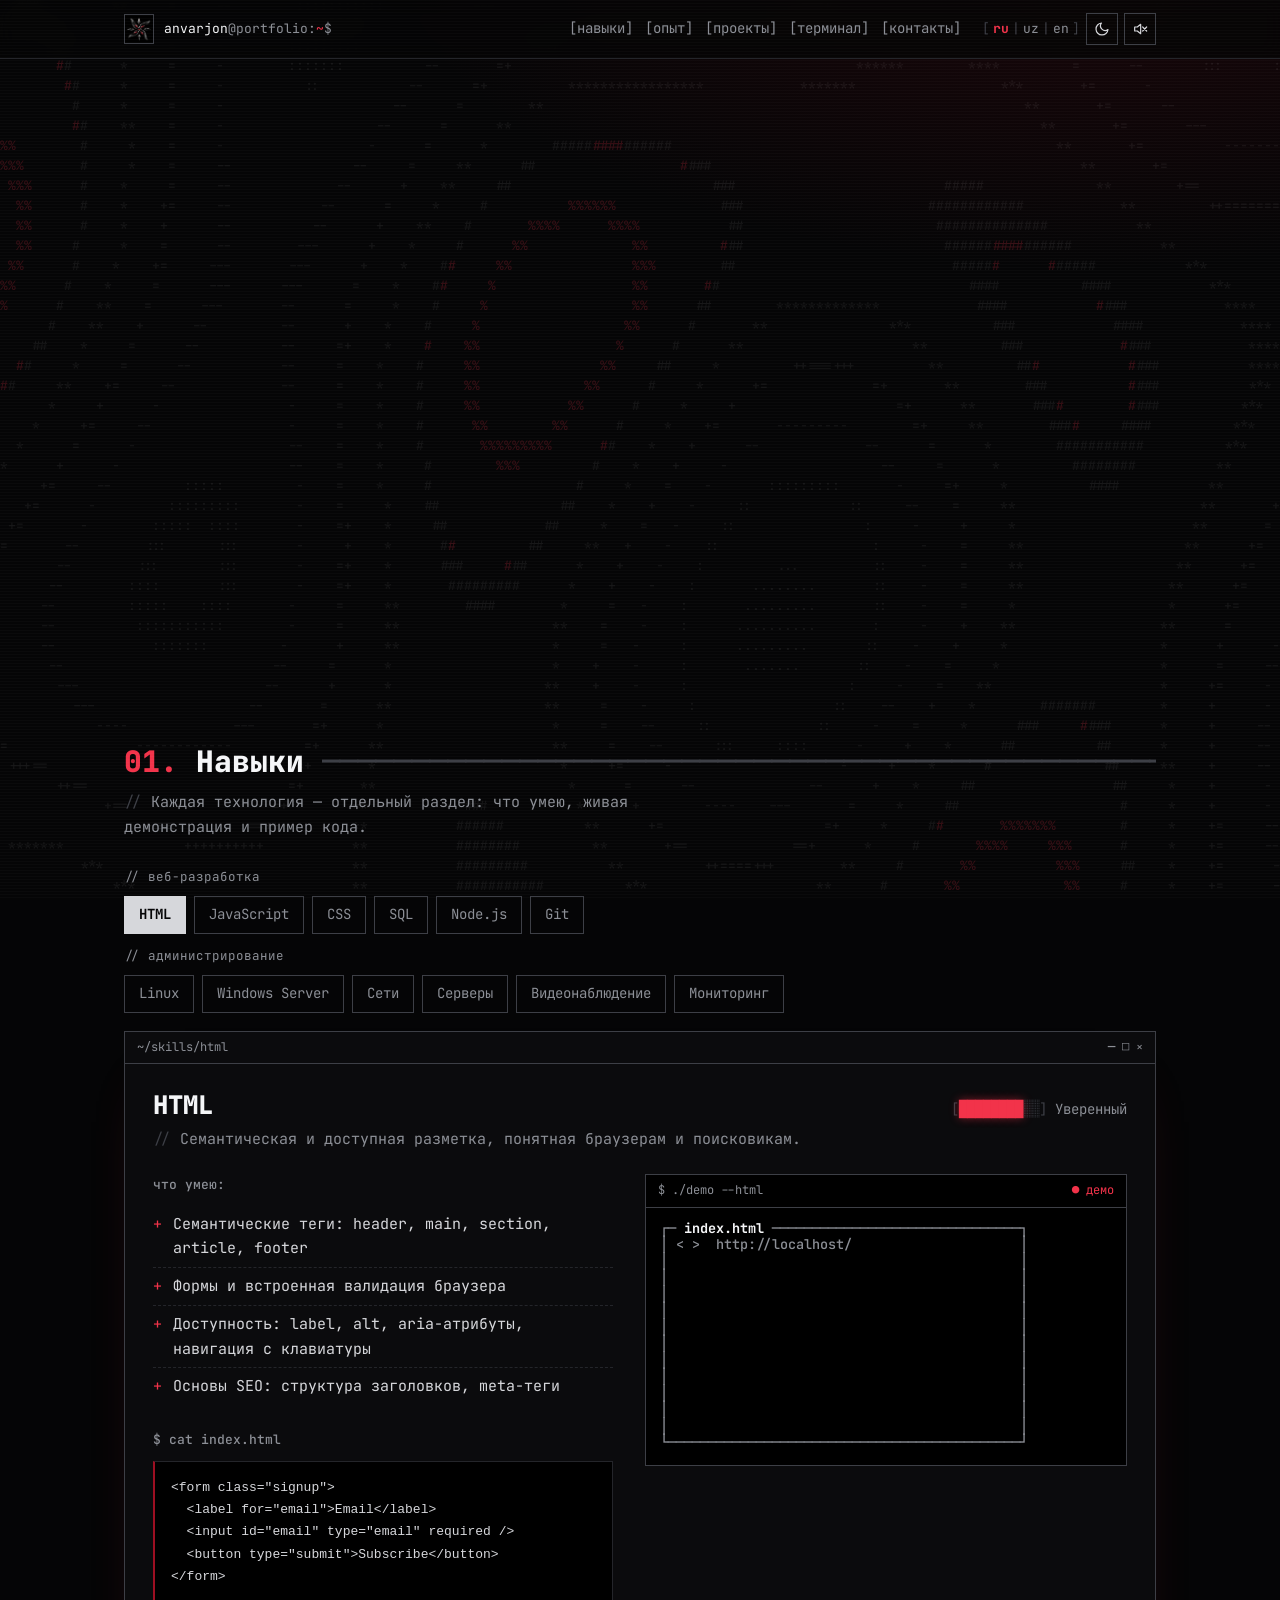
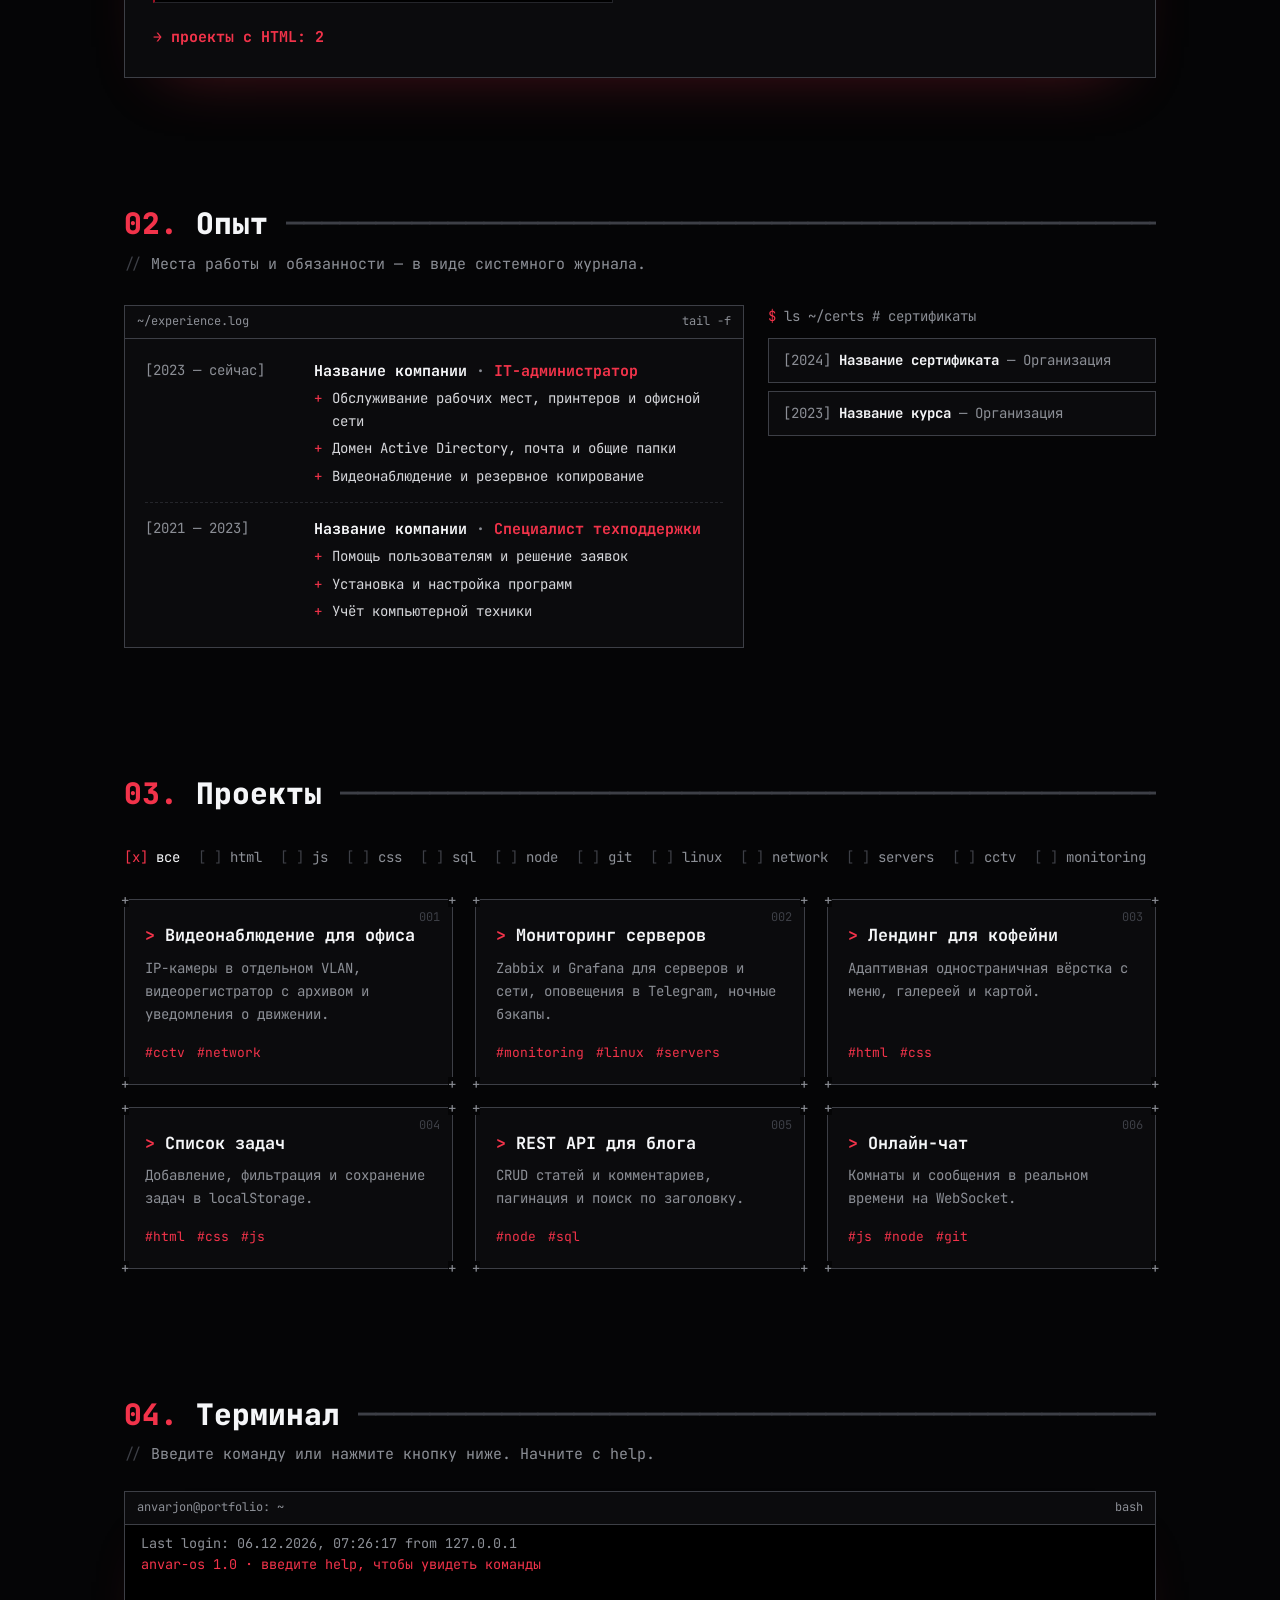
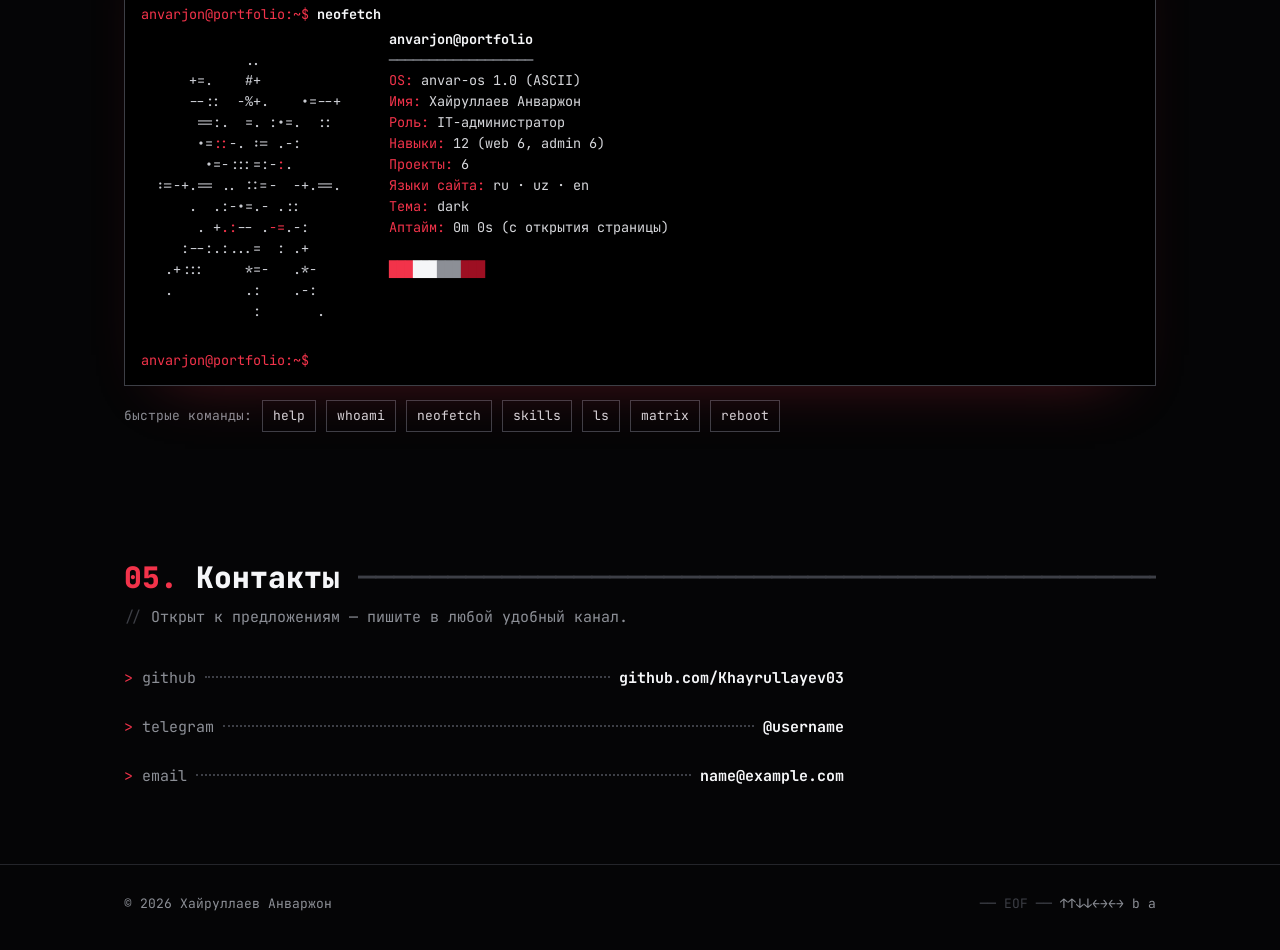
==== commit e9a8768d: "Add admin skills with live ASCII scenes, terminal, i18n, themes - 12 skills in two groups (web, admi" ====
--- a/portfolio/index.html
+++ b/portfolio/index.html
@@ -15,8 +15,11 @@
     />
     <link rel="stylesheet" href="css/style.css" />
     <script>
-      // Включает анимации и интро только когда JavaScript работает.
+      // Включает анимации и интро только когда JavaScript работает; восстанавливает выбранную тему.
       document.documentElement.classList.add("js", "intro-active");
+      try {
+        if (localStorage.getItem("scheme") === "light") document.documentElement.dataset.scheme = "light";
+      } catch (e) {}
     </script>
   </head>
   <body>
@@ -41,35 +44,58 @@
         </div>
 
         <p class="intro-enter" data-enter>
-          нажмите <span class="key">[enter]</span> или кликните, чтобы войти
+          <span class="key">[enter]</span> <span data-i18n="intro.enter">или клик — войти</span>
         </p>
       </div>
 
-      <button class="intro-skip" type="button">[esc] пропустить</button>
+      <button class="intro-skip" type="button" data-i18n="intro.skip">[esc] пропустить</button>
     </div>
 
     <!-- ========== САЙТ ========== -->
     <div class="site" data-site>
-      <a class="skip-link" href="#main">К содержимому</a>
+      <a class="skip-link" href="#main" data-i18n="skip">К содержимому</a>
 
       <header class="site-header">
         <div class="container header-inner">
-          <a class="brand" href="#top" aria-label="В начало">
+          <a class="brand" href="#top" aria-label="~">
             <img src="img/logo.png" alt="" width="30" height="30" />
             <span class="brand-text"
               ><span class="brand-user" data-handle></span>@portfolio:<span class="brand-path">~</span>$</span
             >
           </a>
-          <nav class="nav" aria-label="Разделы">
-            <a href="#skills">навыки</a>
-            <a href="#projects">проекты</a>
-            <a href="#contact">контакты</a>
+          <nav class="nav" aria-label="Menu">
+            <a href="#skills" data-i18n="nav.skills">навыки</a>
+            <a href="#experience" data-i18n="nav.experience">опыт</a>
+            <a href="#projects" data-i18n="nav.projects">проекты</a>
+            <a href="#terminal" data-i18n="nav.terminal">терминал</a>
+            <a href="#contact" data-i18n="nav.contact">контакты</a>
           </nav>
+          <div class="controls">
+            <div class="lang-switch" role="group" data-i18n-aria="ctrl.lang">
+              <button type="button" data-lang="ru">ru</button><span aria-hidden="true">|</span
+              ><button type="button" data-lang="uz">uz</button><span aria-hidden="true">|</span
+              ><button type="button" data-lang="en">en</button>
+            </div>
+            <button class="icon-btn" type="button" data-theme-btn data-i18n-aria="ctrl.theme">
+              <svg class="icon-moon" viewBox="0 0 24 24" aria-hidden="true"><path d="M21 12.8A9 9 0 1 1 11.2 3a7 7 0 0 0 9.8 9.8z" /></svg>
+              <svg class="icon-sun" viewBox="0 0 24 24" aria-hidden="true">
+                <circle cx="12" cy="12" r="4.5" />
+                <path d="M12 1.5v2.5M12 20v2.5M1.5 12H4M20 12h2.5M4.6 4.6l1.8 1.8M17.6 17.6l1.8 1.8M4.6 19.4l1.8-1.8M17.6 6.4l1.8-1.8" />
+              </svg>
+            </button>
+            <button class="icon-btn" type="button" data-sound-btn aria-pressed="false">
+              <svg viewBox="0 0 24 24" aria-hidden="true">
+                <path d="M4 9h4l5-4v14l-5-4H4z" />
+                <path class="wave" d="M16.5 8.5a5 5 0 0 1 0 7M19 6a8.5 8.5 0 0 1 0 12" />
+                <path class="mute" d="M16 9l6 6M22 9l-6 6" />
+              </svg>
+            </button>
+          </div>
         </div>
       </header>
 
       <main id="main">
-        <!-- 1. Обо мне -->
+        <!-- Обо мне -->
         <section class="hero" id="top">
           <div class="container hero-grid">
             <div class="hero-text">
@@ -81,17 +107,18 @@
               </p>
               <p class="lead" data-hero data-about></p>
               <div class="hero-actions" data-hero>
-                <a class="btn btn-primary" href="#projects">смотреть проекты</a>
-                <a class="btn" href="#contact">связаться</a>
+                <a class="btn btn-primary" href="#projects" data-i18n="hero.viewProjects">смотреть проекты</a>
+                <a class="btn" href="#terminal" data-i18n="hero.terminal">открыть терминал</a>
+                <a class="btn" href="#contact" data-i18n="hero.contact">связаться</a>
               </div>
               <div class="ls" data-hero>
                 <p class="prompt"><span class="ps1">$</span> ls ~/skills</p>
-                <ul class="stack" aria-label="Технологии" data-stack></ul>
+                <ul class="stack" aria-label="Skills" data-stack></ul>
               </div>
             </div>
 
             <div class="term hero-art" data-hero aria-hidden="true">
-              <div class="term-bar"><span>~/logo.txt</span><span>наведите — повернётся</span></div>
+              <div class="term-bar"><span>~/logo.txt</span><span data-i18n="hero.artHint">наведите — повернётся</span></div>
               <div class="ascii" data-hero-ascii>
                 <pre class="ascii-silver"></pre>
                 <pre class="ascii-red"></pre>
@@ -100,39 +127,92 @@
           </div>
         </section>
 
-        <!-- 2. Навыки: отдельный раздел на каждую технологию (HTML, JS, CSS, SQL, ...) -->
+        <!-- 01. Навыки: веб (HTML, JS, CSS, SQL, …) и администрирование, у каждого — живая ASCII-анимация -->
         <section class="section" id="skills" aria-labelledby="skills-title">
           <div class="container">
             <h2 class="section-title" id="skills-title" data-title>
-              <span class="num">01.</span><span class="title-text">Навыки</span>
-            </h2>
-            <p class="section-lead" data-reveal>
-              Каждая технология — отдельный раздел: что умею и пример кода.
-            </p>
-            <div class="tabs" role="tablist" aria-label="Технологии" data-tabs data-reveal></div>
+              <span class="num">01.</span><span class="title-text" data-i18n="skills.title">Навыки</span>
+            </h2>
+            <p class="section-lead" data-reveal data-i18n="skills.lead"></p>
+            <div class="tabs" role="tablist" data-tabs data-reveal></div>
             <div class="panels" data-panels data-reveal></div>
           </div>
         </section>
 
-        <!-- 3. Проекты с фильтром по технологии -->
+        <!-- 02. Опыт работы и сертификаты -->
+        <section class="section" id="experience" aria-labelledby="experience-title">
+          <div class="container">
+            <h2 class="section-title" id="experience-title" data-title>
+              <span class="num">02.</span><span class="title-text" data-i18n="exp.title">Опыт</span>
+            </h2>
+            <p class="section-lead" data-reveal data-i18n="exp.lead"></p>
+            <div class="exp-grid">
+              <div class="term log" data-reveal>
+                <div class="term-bar" aria-hidden="true"><span>~/experience.log</span><span>tail -f</span></div>
+                <ol class="log-list" data-experience></ol>
+              </div>
+              <div class="certs" data-reveal>
+                <p class="prompt">
+                  <span class="ps1">$</span> ls ~/certs <span class="dim">#</span> <span data-i18n="exp.certs">сертификаты</span>
+                </p>
+                <ul class="cert-list" data-certs></ul>
+              </div>
+            </div>
+          </div>
+        </section>
+
+        <!-- 03. Проекты с фильтром по технологии -->
         <section class="section" id="projects" aria-labelledby="projects-title">
           <div class="container">
             <h2 class="section-title" id="projects-title" data-title>
-              <span class="num">02.</span><span class="title-text">Проекты</span>
-            </h2>
-            <div class="filters" role="group" aria-label="Фильтр по технологии" data-filters data-reveal></div>
+              <span class="num">03.</span><span class="title-text" data-i18n="projects.title">Проекты</span>
+            </h2>
+            <div class="filters" role="group" data-filters data-reveal></div>
             <div class="grid" data-projects></div>
-            <p class="empty" data-empty hidden>// пока нет проектов с этой технологией</p>
-          </div>
-        </section>
-
-        <!-- 4. Контакты -->
+            <p class="empty" data-empty hidden data-i18n="projects.empty"></p>
+          </div>
+        </section>
+
+        <!-- 04. Интерактивный терминал -->
+        <section class="section" id="terminal" aria-labelledby="terminal-title">
+          <div class="container">
+            <h2 class="section-title" id="terminal-title" data-title>
+              <span class="num">04.</span><span class="title-text" data-i18n="terminal.title">Терминал</span>
+            </h2>
+            <p class="section-lead" data-reveal data-i18n="terminal.lead"></p>
+            <div class="term console" data-console data-reveal>
+              <div class="term-bar" aria-hidden="true"><span><span data-handle></span>@portfolio: ~</span><span>bash</span></div>
+              <div class="console-body" data-console-body>
+                <div class="console-out" data-console-out role="log" aria-live="polite"></div>
+                <form class="console-line" data-console-form autocomplete="off">
+                  <label class="sr-only" for="console-input" data-i18n="terminal.input">Команда</label>
+                  <span class="console-ps1" aria-hidden="true"><span data-handle></span>@portfolio:~$</span>
+                  <input
+                    id="console-input"
+                    class="console-input"
+                    type="text"
+                    autocomplete="off"
+                    autocapitalize="off"
+                    autocorrect="off"
+                    spellcheck="false"
+                    enterkeyhint="send"
+                  />
+                </form>
+              </div>
+            </div>
+            <div class="console-quick" data-console-quick data-reveal>
+              <span class="dim" data-i18n="terminal.hint">быстрые команды:</span>
+            </div>
+          </div>
+        </section>
+
+        <!-- 05. Контакты -->
         <section class="section" id="contact" aria-labelledby="contact-title">
           <div class="container">
             <h2 class="section-title" id="contact-title" data-title>
-              <span class="num">03.</span><span class="title-text">Контакты</span>
-            </h2>
-            <p class="section-lead" data-reveal>Открыт к предложениям — пишите в любой удобный канал.</p>
+              <span class="num">05.</span><span class="title-text" data-i18n="contact.title">Контакты</span>
+            </h2>
+            <p class="section-lead" data-reveal data-i18n="contact.lead"></p>
             <ul class="contacts" data-contacts data-reveal></ul>
           </div>
         </section>
@@ -141,16 +221,22 @@
       <footer class="site-footer">
         <div class="container footer-inner">
           <span data-footer></span>
-          <span class="eof">── EOF ──</span>
+          <span class="eof">── EOF ── <span class="dim">↑↑↓↓←→←→ b a</span></span>
         </div>
       </footer>
     </div>
 
+    <div class="toast" data-toast role="status" aria-live="polite"></div>
+
+    <script src="js/i18n.js"></script>
     <script src="js/data.js"></script>
     <script src="js/ascii-logo.js"></script>
     <script src="js/fx.js"></script>
+    <script src="js/sound.js"></script>
     <script src="js/background.js"></script>
+    <script src="js/scenes.js"></script>
     <script src="js/main.js"></script>
+    <script src="js/terminal.js"></script>
     <script src="js/intro.js"></script>
   </body>
 </html>
--- a/portfolio/css/style.css
+++ b/portfolio/css/style.css
@@ -1,7 +1,10 @@
 /* ==========================================================================
    ASCII / терминальный стиль. Цвета взяты из логотипа: хром + красный.
    ========================================================================== */
-:root {
+/* Тёмная тема — основная. Интро и полоса сканирования всегда тёмные. */
+:root,
+.intro,
+.scan-band {
   --bg: #050506;
   --surface: #0b0b0d;
   --surface-2: #131316;
@@ -14,11 +17,52 @@
   --accent-deep: #9d0f22;
   --accent-glow: rgba(242, 51, 74, 0.45);
   --on-accent: #050506;
-
+  --code-bg: #000;
+  --ascii-silver: #c9cbd1;
+  --ascii-glow: rgba(255, 255, 255, 0.18);
+  --header-bg: rgba(5, 5, 6, 0.82);
+  --body-glow: rgba(157, 15, 34, 0.16);
+  --scanline: rgba(255, 255, 255, 0.022);
+  --chrome: linear-gradient(180deg, #ffffff 0%, #c4c6cc 45%, #6f7179 58%, #e9eaee 100%);
+  --panel-shadow: rgba(242, 51, 74, 0.35);
+  /* цвета ASCII-фона (читает js/background.js) */
+  --field-dim: rgba(214, 215, 219, 0.075);
+  --field-red: rgba(242, 51, 74, 0.2);
+  --field-hot: rgba(245, 246, 248, 0.32);
+  color-scheme: dark;
+}
+
+:root {
   --mono: "JetBrains Mono", ui-monospace, "SF Mono", Menlo, Consolas, "Liberation Mono", monospace;
   --ease-out: cubic-bezier(0.2, 0.7, 0.2, 1);
-
-  color-scheme: dark;
+}
+
+/* Светлая тема — по кнопке в шапке или команде theme light */
+:root[data-scheme="light"] {
+  --bg: #e9eaed;
+  --surface: #f6f6f8;
+  --surface-2: #dfe0e4;
+  --text: #1d1e23;
+  --bright: #0a0a0c;
+  --muted: #565962;
+  --line: #cfd0d5;
+  --line-strong: #a6a8b0;
+  --accent: #c4122f;
+  --accent-deep: #8a0c1f;
+  --accent-glow: rgba(196, 18, 47, 0.22);
+  --on-accent: #ffffff;
+  --code-bg: #f6f6f8;
+  --ascii-silver: #2c2e35;
+  --ascii-glow: transparent;
+  --header-bg: rgba(233, 234, 237, 0.86);
+  --body-glow: rgba(196, 18, 47, 0.07);
+  --scanline: rgba(0, 0, 0, 0.025);
+  --chrome: linear-gradient(180deg, #0a0a0c 0%, #3d3f46 45%, #8d8f97 58%, #26282e 100%);
+  --panel-shadow: rgba(196, 18, 47, 0.18);
+  --field-dim: rgba(29, 30, 35, 0.085);
+  --field-red: rgba(196, 18, 47, 0.17);
+  --field-hot: rgba(10, 10, 12, 0.35);
+  color-scheme: light;
 }
 
 /* ===== База ===== */
@@ -41,7 +85,7 @@
 body {
   margin: 0;
   background:
-    radial-gradient(1200px 600px at 85% -10%, rgba(157, 15, 34, 0.16), transparent 60%),
+    radial-gradient(1200px 600px at 85% -10%, var(--body-glow), transparent 60%),
     var(--bg);
   background-attachment: fixed;
   color: var(--text);
@@ -58,8 +102,8 @@
   pointer-events: none;
   background: repeating-linear-gradient(
     to bottom,
-    rgba(255, 255, 255, 0.022) 0,
-    rgba(255, 255, 255, 0.022) 1px,
+    var(--scanline) 0,
+    var(--scanline) 1px,
     transparent 1px,
     transparent 3px
   );
@@ -140,6 +184,24 @@
   color: var(--accent);
 }
 
+.dim {
+  color: var(--muted);
+}
+
+.bright {
+  color: var(--bright);
+  font-weight: 700;
+}
+
+.sr-only {
+  position: absolute;
+  width: 1px;
+  height: 1px;
+  overflow: hidden;
+  clip: rect(0 0 0 0);
+  white-space: nowrap;
+}
+
 .cursor,
 .caret {
   color: var(--accent);
@@ -168,8 +230,8 @@
 }
 
 .ascii-silver {
-  color: #c9cbd1;
-  text-shadow: 0 0 6px rgba(255, 255, 255, 0.18);
+  color: var(--ascii-silver);
+  text-shadow: 0 0 6px var(--ascii-glow);
 }
 
 .ascii-red {
@@ -426,7 +488,7 @@
   position: sticky;
   top: env(safe-area-inset-top, 0px);
   z-index: 10;
-  background: rgba(5, 5, 6, 0.82);
+  background: var(--header-bg);
   backdrop-filter: blur(10px);
   -webkit-backdrop-filter: blur(10px);
   border-bottom: 1px solid var(--line);
@@ -434,9 +496,11 @@
 
 .header-inner {
   display: flex;
+  flex-wrap: wrap;
   align-items: center;
-  gap: 12px;
-  height: 58px;
+  gap: 6px 16px;
+  min-height: 58px;
+  padding-block: 8px;
 }
 
 .brand {
@@ -477,7 +541,7 @@
 }
 
 .nav a {
-  padding: 4px 6px;
+  padding: 4px 5px;
   color: var(--muted);
   font-size: 14px;
   text-decoration: none;
@@ -498,15 +562,116 @@
   color: var(--accent);
 }
 
+.controls {
+  display: flex;
+  align-items: center;
+  gap: 6px;
+}
+
+.lang-switch {
+  display: inline-flex;
+  align-items: center;
+  color: var(--line-strong);
+  font-size: 13px;
+}
+
+.lang-switch::before {
+  content: "[";
+}
+
+.lang-switch::after {
+  content: "]";
+}
+
+.lang-switch button {
+  padding: 6px 3px;
+  border: 0;
+  background: none;
+  color: var(--muted);
+  font-size: 13px;
+  cursor: pointer;
+}
+
+.lang-switch button:hover {
+  color: var(--bright);
+}
+
+.lang-switch button[aria-pressed="true"] {
+  color: var(--accent);
+  font-weight: 700;
+}
+
+.icon-btn {
+  display: grid;
+  place-items: center;
+  width: 32px;
+  height: 32px;
+  padding: 0;
+  border: 1px solid var(--line-strong);
+  background: transparent;
+  color: var(--text);
+  cursor: pointer;
+  transition:
+    color 0.15s ease,
+    border-color 0.15s ease;
+}
+
+.icon-btn:hover {
+  border-color: var(--muted);
+  color: var(--bright);
+}
+
+.icon-btn svg {
+  width: 16px;
+  height: 16px;
+  fill: none;
+  stroke: currentColor;
+  stroke-width: 1.8;
+  stroke-linecap: round;
+  stroke-linejoin: round;
+}
+
+.icon-btn .icon-sun,
+.icon-btn[data-mode="light"] .icon-moon,
+.icon-btn[aria-pressed="false"] .wave,
+.icon-btn[aria-pressed="true"] .mute {
+  display: none;
+}
+
+.icon-btn[data-mode="light"] .icon-sun {
+  display: block;
+}
+
+.icon-btn[aria-pressed="true"] {
+  border-color: var(--accent);
+  color: var(--accent);
+}
+
+/* Узкие экраны: меню уходит во вторую строку и прокручивается вбок */
+@media (max-width: 960px) {
+  html {
+    scroll-padding-top: 108px;
+  }
+  .nav {
+    order: 3;
+    flex-basis: 100%;
+    margin-left: -5px;
+    overflow-x: auto;
+    scrollbar-width: none;
+  }
+  .nav::-webkit-scrollbar {
+    display: none;
+  }
+  .controls {
+    margin-left: auto;
+  }
+}
+
 @media (max-width: 620px) {
   .brand-text {
     display: none;
   }
-}
-
-@media (max-width: 380px) {
   .nav a {
-    padding: 4px 3px;
     font-size: 13px;
   }
 }
@@ -543,7 +708,7 @@
   line-height: 1.05;
   letter-spacing: -0.03em;
   /* Хромированный текст, как у логотипа */
-  background: linear-gradient(180deg, #ffffff 0%, #c4c6cc 45%, #6f7179 58%, #e9eaee 100%);
+  background: var(--chrome);
   -webkit-background-clip: text;
   background-clip: text;
   color: transparent;
@@ -724,10 +889,22 @@
    НАВЫКИ
    ========================================================================== */
 .tabs {
+  display: grid;
+  gap: 12px;
+  margin: 28px 0 18px;
+}
+
+.tab-group {
   display: flex;
   flex-wrap: wrap;
+  align-items: center;
   gap: 8px;
-  margin: 28px 0 18px;
+}
+
+.tab-group-label {
+  flex-basis: 100%;
+  color: var(--muted);
+  font-size: 12.5px;
 }
 
 .tab {
@@ -757,7 +934,7 @@
 }
 
 .panel {
-  box-shadow: 0 30px 60px -40px rgba(242, 51, 74, 0.35);
+  box-shadow: 0 30px 60px -40px var(--panel-shadow);
 }
 
 .panel-inner {
@@ -840,6 +1017,7 @@
 
 .panel-body {
   display: grid;
+  grid-template-areas: "scene" "points" "snippet";
   gap: 24px;
   margin-top: 22px;
 }
@@ -848,11 +1026,65 @@
   min-width: 0;
 }
 
-@media (min-width: 840px) {
+.panel-points {
+  grid-area: points;
+}
+
+.snippet {
+  grid-area: snippet;
+}
+
+@media (min-width: 860px) {
   .panel-body {
-    grid-template-columns: minmax(0, 1fr) minmax(0, 1.15fr);
-    gap: 32px;
-  }
+    grid-template-columns: minmax(0, 1fr) minmax(0, 1.05fr);
+    grid-template-areas: "points scene" "snippet scene";
+    gap: 24px 32px;
+  }
+}
+
+/* Живая ASCII-сцена навыка (кадры рисует js/scenes.js) */
+.scene {
+  grid-area: scene;
+  align-self: start;
+  background: var(--code-bg);
+}
+
+.scene .live {
+  color: var(--accent);
+  animation: blink 1.6s steps(1) infinite;
+}
+
+.scene-screen {
+  container-type: inline-size;
+  padding: 12px 14px 14px;
+}
+
+.scene-pre {
+  font: 500 min(13.5px, calc(100cqw / (var(--cols, 46) * 0.6))) / 1.22 var(--mono);
+  letter-spacing: 0;
+  white-space: pre;
+  overflow: hidden;
+  color: var(--text);
+  user-select: none;
+}
+
+.scene-pre .c1 {
+  color: var(--accent);
+  text-shadow: 0 0 8px var(--accent-glow);
+}
+
+.scene-pre .c2 {
+  color: var(--muted);
+}
+
+.scene-pre .c3 {
+  color: var(--bright);
+  font-weight: 700;
+}
+
+.scene-pre .c4 {
+  background: var(--text);
+  color: var(--code-bg);
 }
 
 .panel h4 {
@@ -884,7 +1116,7 @@
   overflow-x: auto;
   border: 1px solid var(--line);
   border-left: 2px solid var(--accent-deep);
-  background: #000;
+  background: var(--code-bg);
   color: var(--text);
   font: 13px/1.65 var(--mono);
   tab-size: 2;
@@ -1133,6 +1365,283 @@
 }
 
 /* ==========================================================================
+   ОПЫТ И СЕРТИФИКАТЫ
+   ========================================================================== */
+.exp-grid {
+  display: grid;
+  gap: 24px;
+  margin-top: 28px;
+}
+
+@media (min-width: 860px) {
+  .exp-grid {
+    grid-template-columns: minmax(0, 1.6fr) minmax(0, 1fr);
+    align-items: start;
+  }
+}
+
+.log-list {
+  margin: 0;
+  padding: 6px 20px 10px;
+  list-style: none;
+}
+
+.log-entry {
+  display: grid;
+  gap: 4px 16px;
+  padding: 14px 0;
+  border-bottom: 1px dashed var(--line);
+}
+
+.log-entry:last-child {
+  border-bottom: 0;
+}
+
+@media (min-width: 640px) {
+  .log-entry {
+    grid-template-columns: 17ch minmax(0, 1fr);
+  }
+}
+
+.log-time {
+  color: var(--muted);
+  font-size: 14px;
+  white-space: nowrap;
+}
+
+.log-head {
+  color: var(--bright);
+  font-weight: 700;
+}
+
+.log-role {
+  color: var(--accent);
+}
+
+.log-points li {
+  position: relative;
+  margin-top: 4px;
+  padding-left: 2.2ch;
+  font-size: 14px;
+}
+
+.log-points li::before {
+  content: "+";
+  position: absolute;
+  left: 0;
+  color: var(--accent);
+}
+
+.cert-list {
+  display: grid;
+  gap: 8px;
+  margin-top: 10px;
+}
+
+.cert-list li {
+  padding: 10px 14px;
+  border: 1px solid var(--line-strong);
+  background: var(--surface);
+  font-size: 14px;
+}
+
+.cert-year,
+.cert-issuer {
+  color: var(--muted);
+}
+
+.cert-name {
+  color: var(--bright);
+  font-weight: 700;
+}
+
+/* ==========================================================================
+   ТЕРМИНАЛ
+   ========================================================================== */
+.console {
+  margin-top: 24px;
+  box-shadow: 0 30px 60px -40px var(--panel-shadow);
+  transition: border-color 0.15s ease;
+}
+
+.console:focus-within {
+  border-color: var(--accent);
+}
+
+.console-body {
+  height: min(460px, 70vh);
+  overflow-y: auto;
+  padding: 14px 16px;
+  background: var(--code-bg);
+  font-size: 13.5px;
+  line-height: 1.55;
+  cursor: text;
+}
+
+.out-line {
+  min-height: 1.55em;
+  white-space: pre-wrap;
+  overflow-wrap: anywhere;
+}
+
+.out-line.echo {
+  margin-top: 8px;
+}
+
+.out-line.err,
+.out-line.ps1 {
+  color: var(--accent);
+}
+
+.out-line.dim {
+  color: var(--muted);
+}
+
+.out-line a {
+  color: var(--bright);
+  text-decoration-color: var(--accent);
+}
+
+.out-block {
+  margin: 4px 0;
+  overflow-x: auto;
+  white-space: pre;
+}
+
+.out-block .logo {
+  color: var(--ascii-silver);
+}
+
+.sw1 {
+  color: var(--accent);
+}
+
+.sw2 {
+  color: var(--bright);
+}
+
+.sw3 {
+  color: var(--muted);
+}
+
+.sw4 {
+  color: var(--accent-deep);
+}
+
+.console-line {
+  display: flex;
+  align-items: baseline;
+  gap: 1ch;
+  margin-top: 8px;
+}
+
+.console-ps1 {
+  color: var(--accent);
+  white-space: nowrap;
+}
+
+.console-input {
+  flex: 1;
+  min-width: 0;
+  padding: 0;
+  border: 0;
+  outline: 0;
+  background: transparent;
+  color: var(--bright);
+  font: inherit;
+  caret-color: var(--accent);
+}
+
+@media (max-width: 640px) {
+  .console-input {
+    font-size: 16px; /* без автоувеличения страницы на iPhone */
+  }
+}
+
+.console-quick {
+  display: flex;
+  flex-wrap: wrap;
+  align-items: center;
+  gap: 8px 10px;
+  margin-top: 14px;
+  font-size: 13px;
+}
+
+.quick-btn {
+  min-height: 32px;
+  padding: 0 10px;
+  border: 1px solid var(--line-strong);
+  background: transparent;
+  color: var(--text);
+  font-size: 13px;
+  cursor: pointer;
+}
+
+.quick-btn:hover {
+  border-color: var(--accent);
+  color: var(--accent);
+}
+
+/* ==========================================================================
+   ВСПЛЫВАЮЩАЯ ПОДСКАЗКА И ГЛИТЧ
+   ========================================================================== */
+.toast {
+  position: fixed;
+  right: max(16px, env(safe-area-inset-right, 0px));
+  bottom: calc(16px + env(safe-area-inset-bottom, 0px));
+  z-index: 260;
+  padding: 8px 14px;
+  border: 1px solid var(--accent);
+  background: var(--surface);
+  color: var(--bright);
+  font-size: 13px;
+  opacity: 0;
+  transform: translateY(10px);
+  pointer-events: none;
+  transition:
+    opacity 0.25s ease,
+    transform 0.25s var(--ease-out);
+}
+
+.toast.is-visible {
+  opacity: 1;
+  transform: none;
+}
+
+.is-glitching .site {
+  animation: page-glitch 0.6s steps(6) both;
+}
+
+@keyframes page-glitch {
+  20% {
+    transform: translate(-4px, 1px);
+    filter: hue-rotate(40deg) saturate(2);
+  }
+  40% {
+    transform: translate(3px, -2px);
+    clip-path: inset(10% 0 30% 0);
+  }
+  60% {
+    transform: translate(-2px, 2px);
+    filter: invert(0.12);
+  }
+  80% {
+    transform: translate(2px, 0);
+    clip-path: inset(40% 0 10% 0);
+  }
+  100% {
+    transform: none;
+    filter: none;
+    clip-path: none;
+  }
+}
+
+/* В светлой теме интро остаётся тёмным и непрозрачным */
+.js[data-scheme="light"] .intro {
+  background: #050506;
+}
+
+/* ==========================================================================
    ПОДВАЛ
    ========================================================================== */
 .site-footer {
@@ -1151,6 +1660,7 @@
 
 .eof {
   color: var(--line-strong);
+  font-variant-ligatures: none;
 }
 
 /* ==========================================================================
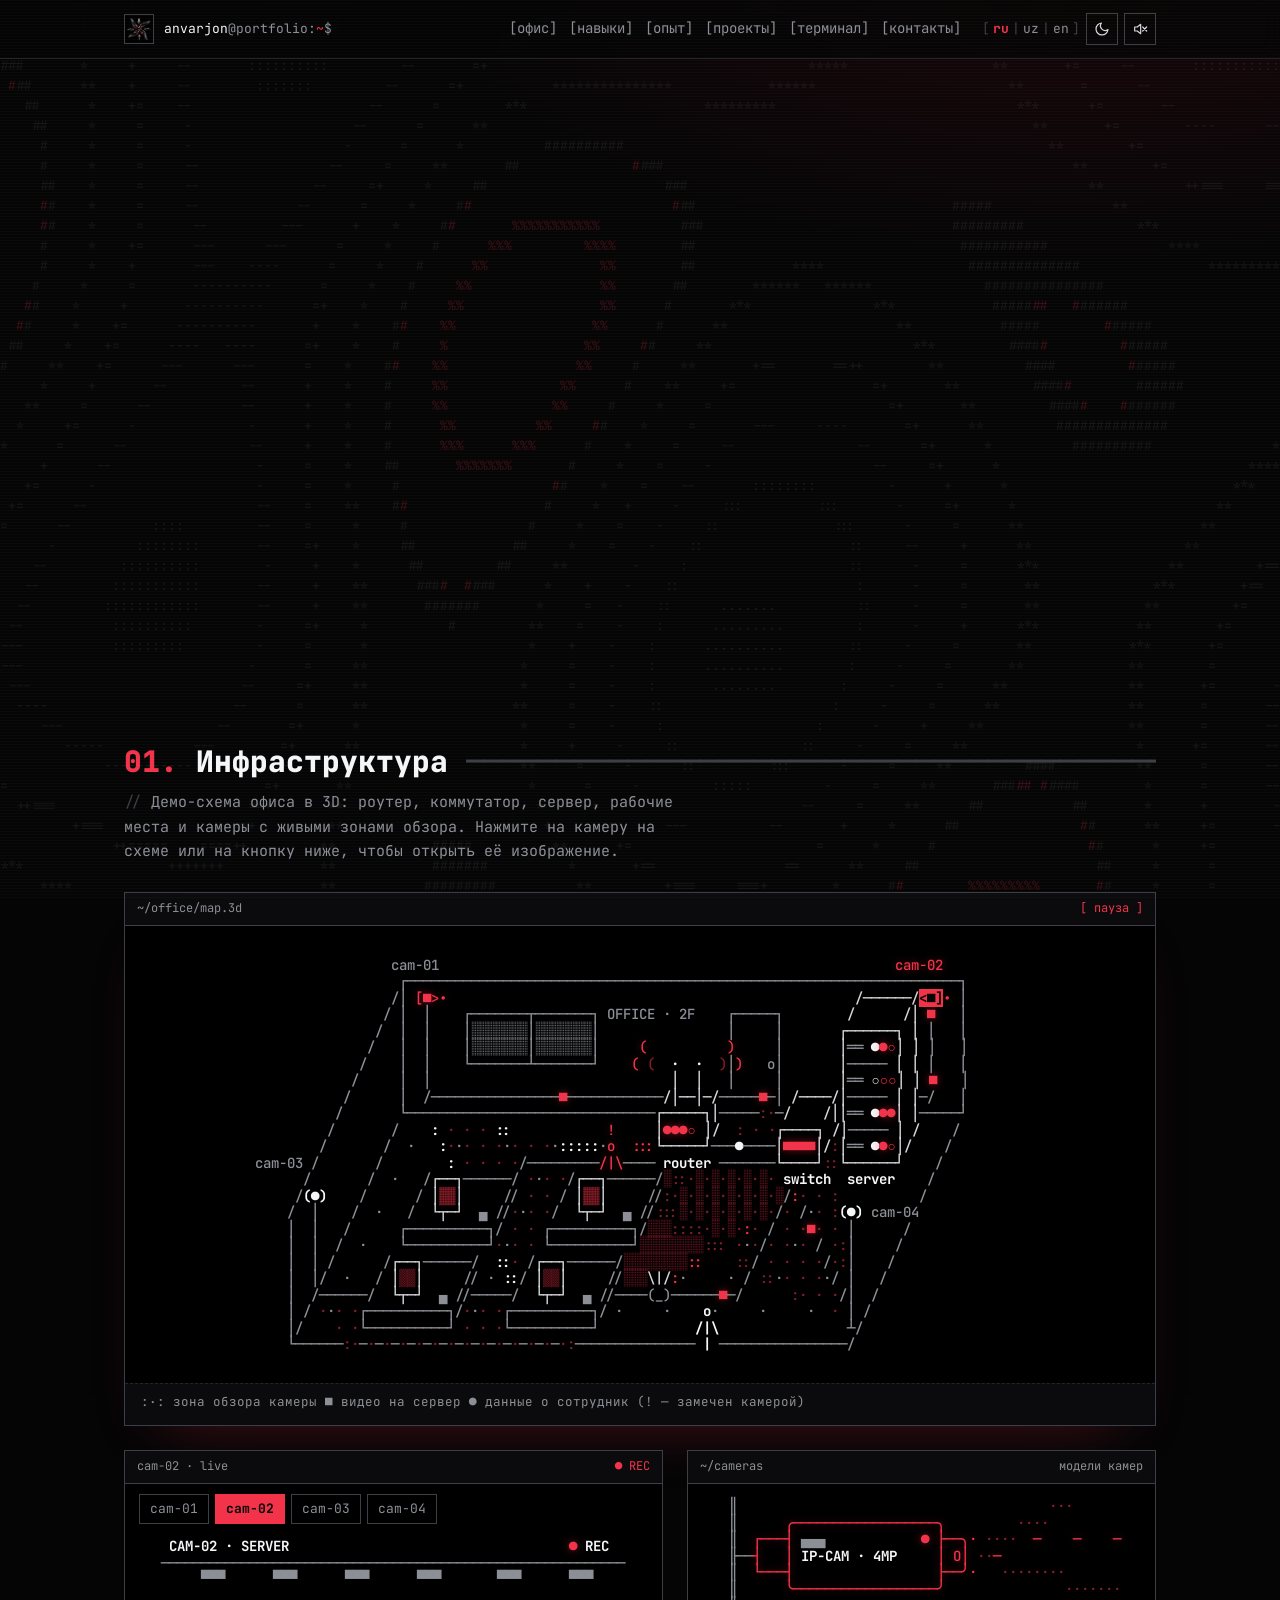
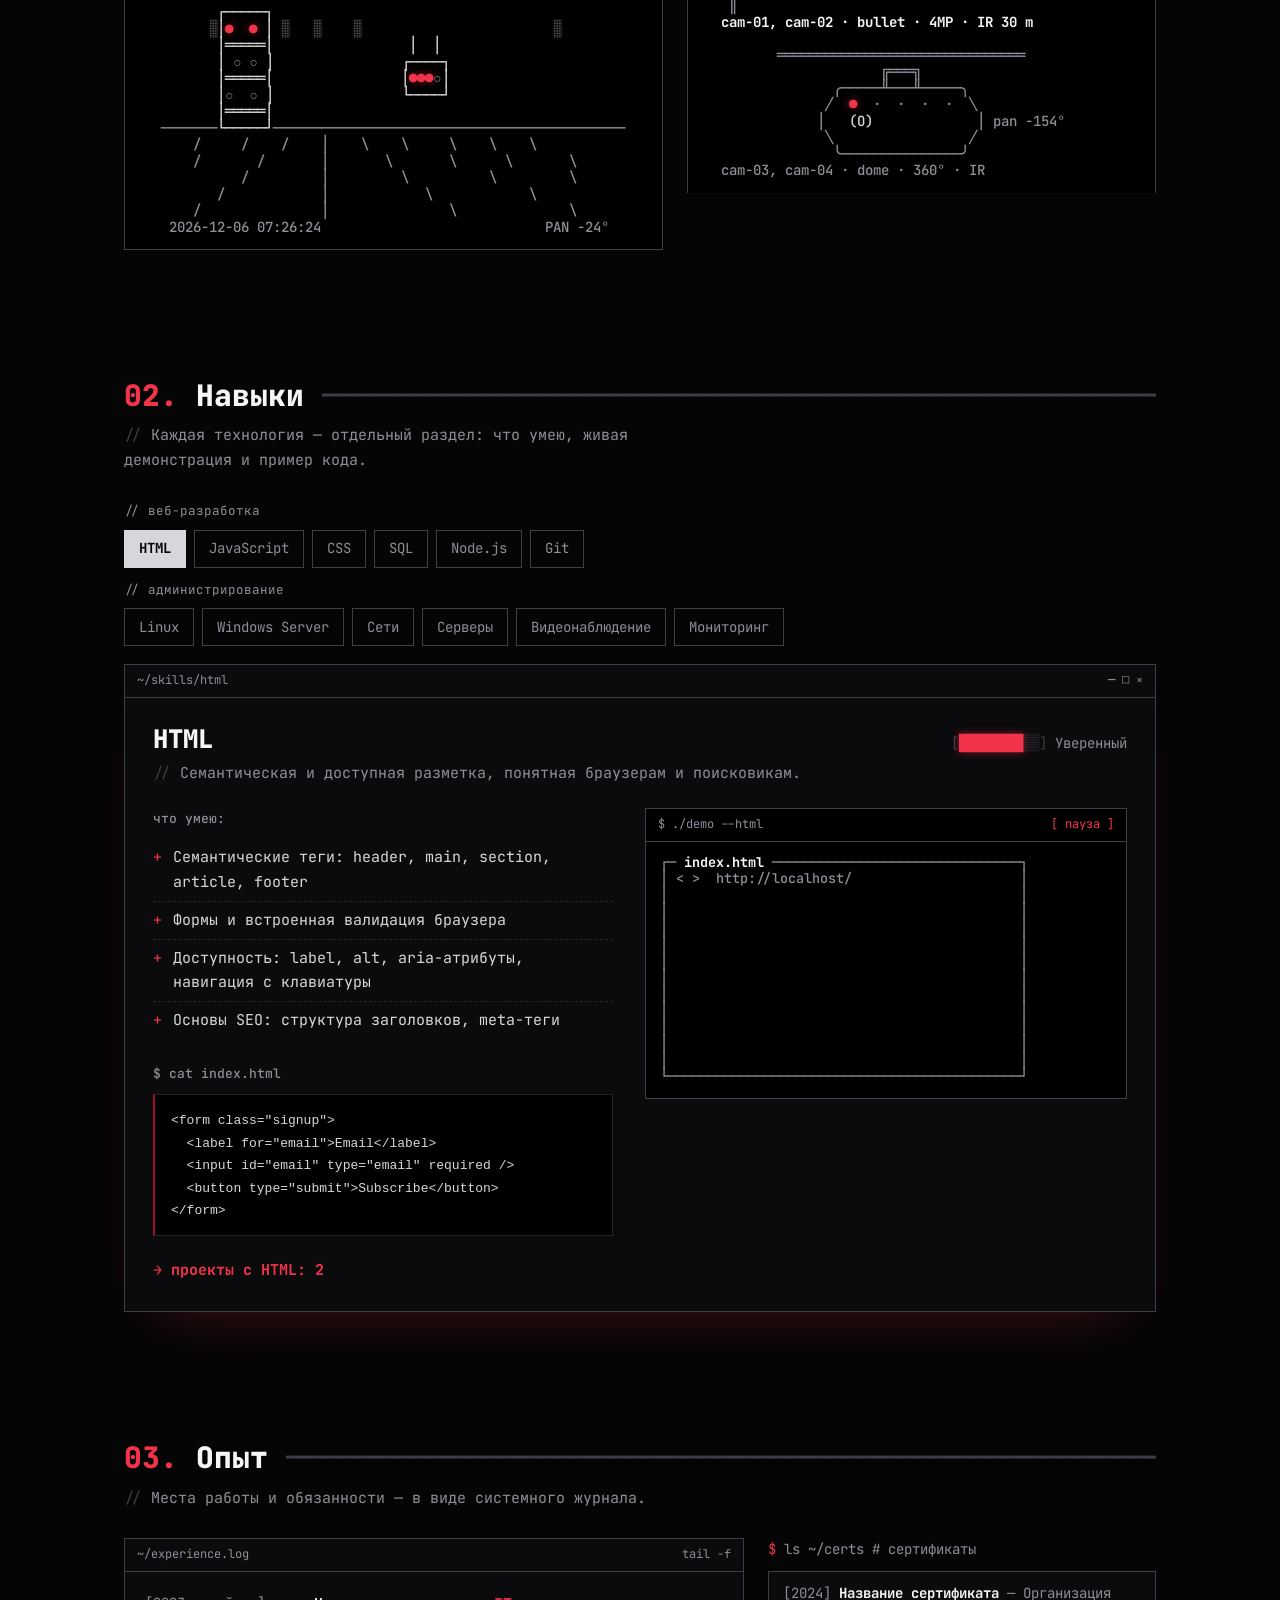
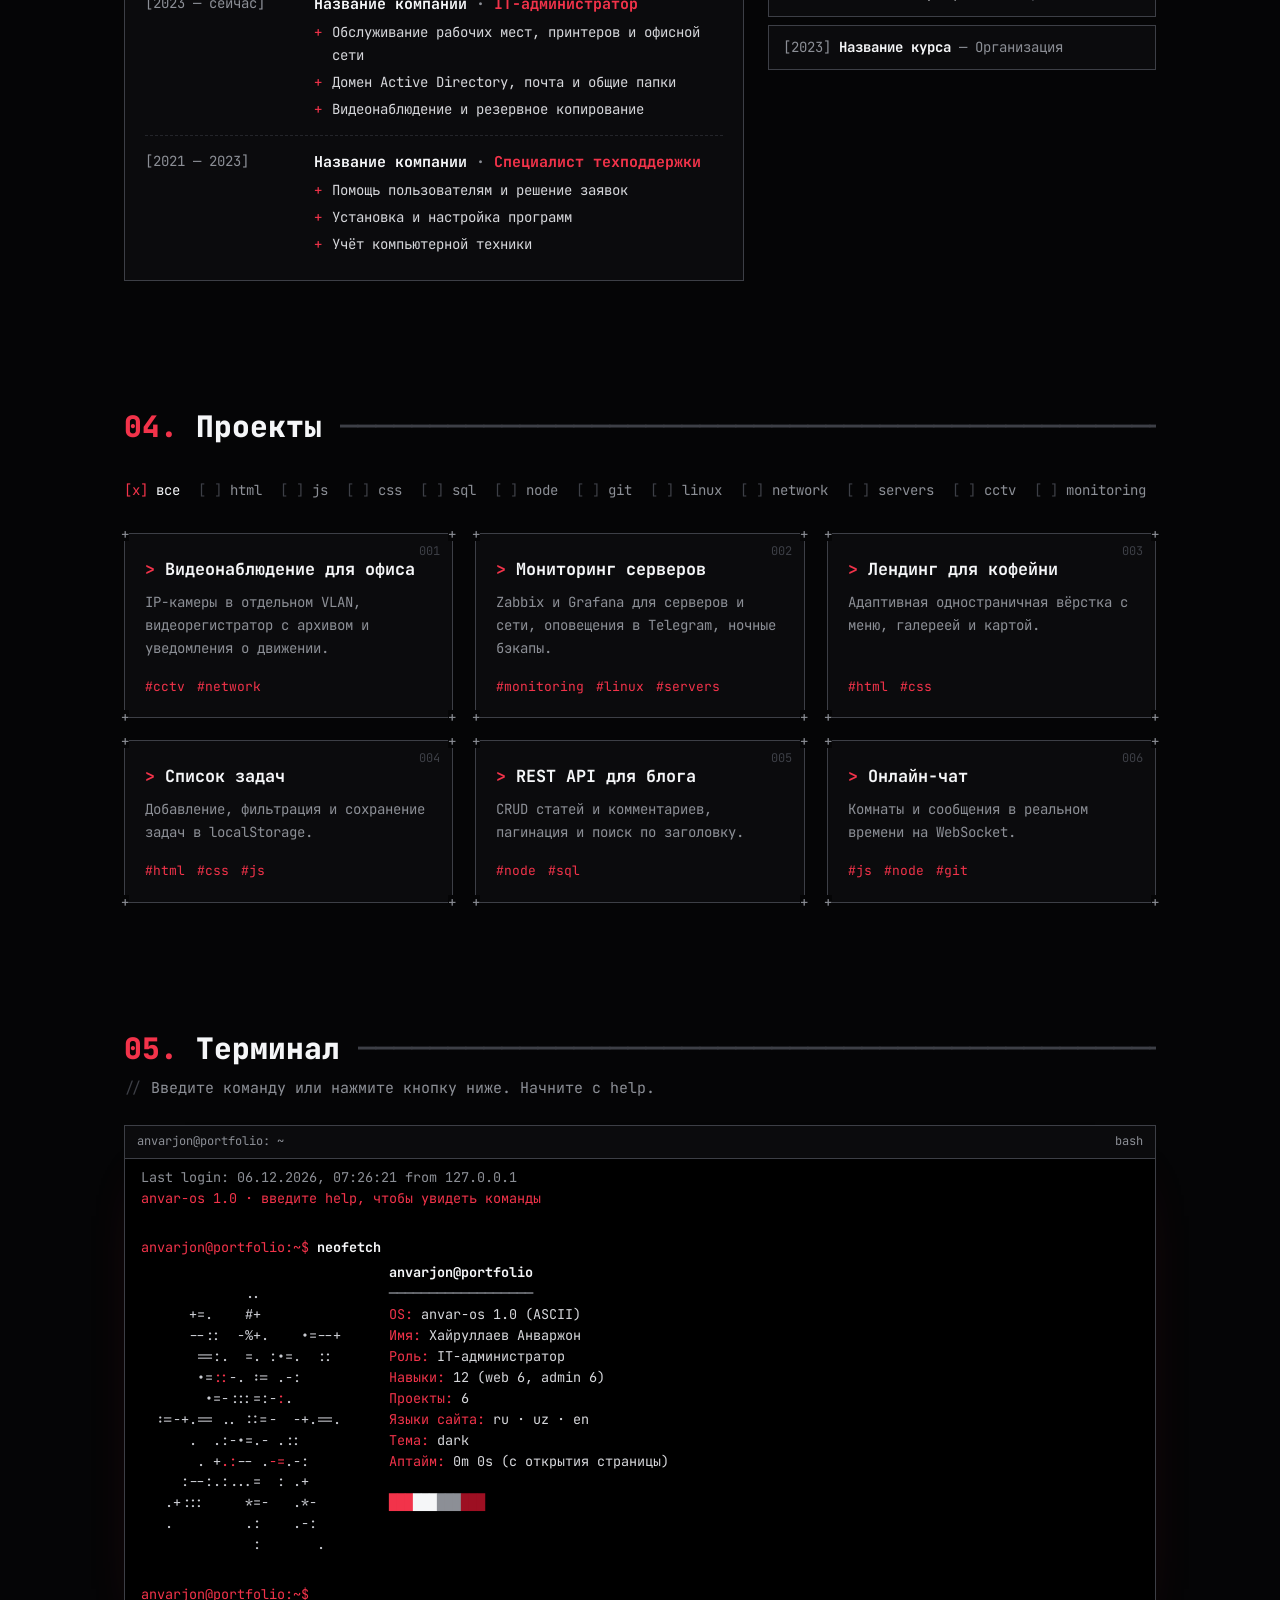
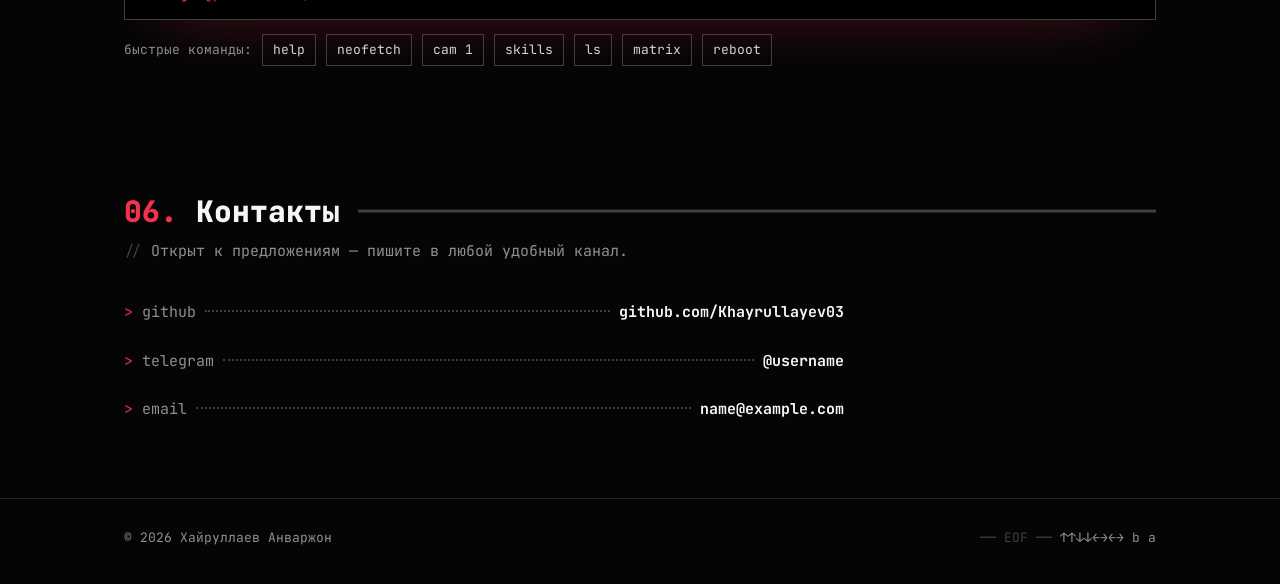
==== commit 4b069eee: "Add 3D ASCII office map with live cameras and camera feeds - New Infrastructure section right after " ====
--- a/portfolio/index.html
+++ b/portfolio/index.html
@@ -64,6 +64,7 @@
             >
           </a>
           <nav class="nav" aria-label="Menu">
+            <a href="#office" data-i18n="nav.office">офис</a>
             <a href="#skills" data-i18n="nav.skills">навыки</a>
             <a href="#experience" data-i18n="nav.experience">опыт</a>
             <a href="#projects" data-i18n="nav.projects">проекты</a>
@@ -127,11 +128,48 @@
           </div>
         </section>
 
-        <!-- 01. Навыки: веб (HTML, JS, CSS, SQL, …) и администрирование, у каждого — живая ASCII-анимация -->
+        <!-- 01. Инфраструктура: 3D-схема офиса, изображение с камеры, рисунки камер -->
+        <section class="section" id="office" aria-labelledby="office-title" data-office>
+          <div class="container">
+            <h2 class="section-title" id="office-title" data-title>
+              <span class="num">01.</span><span class="title-text" data-i18n="office.title">Инфраструктура</span>
+            </h2>
+            <p class="section-lead" data-reveal data-i18n="office.lead"></p>
+
+            <div class="term office-map" data-reveal>
+              <div class="term-bar">
+                <span>~/office/map.3d</span>
+                <button class="anim-toggle" type="button" data-office-toggle></button>
+              </div>
+              <div class="office-screen">
+                <pre class="asc office-pre" data-office-map aria-hidden="true"></pre>
+              </div>
+              <p class="office-legend" data-i18n="office.legend"></p>
+            </div>
+
+            <div class="office-grid">
+              <div class="term cam-feed" data-reveal>
+                <div class="term-bar"><span data-feed-title>cam · live</span><span class="live">● REC</span></div>
+                <div class="cam-buttons" role="group" data-i18n-aria="office.feed" data-cam-buttons></div>
+                <div class="office-screen">
+                  <pre class="asc office-pre" data-cam-feed aria-hidden="true"></pre>
+                </div>
+              </div>
+              <div class="term cam-models" data-reveal>
+                <div class="term-bar"><span>~/cameras</span><span data-i18n="office.models">модели камер</span></div>
+                <div class="office-screen">
+                  <pre class="asc office-pre" data-cam-models aria-hidden="true"></pre>
+                </div>
+              </div>
+            </div>
+          </div>
+        </section>
+
+        <!-- 02. Навыки: веб (HTML, JS, CSS, SQL, …) и администрирование, у каждого — живая ASCII-анимация -->
         <section class="section" id="skills" aria-labelledby="skills-title">
           <div class="container">
             <h2 class="section-title" id="skills-title" data-title>
-              <span class="num">01.</span><span class="title-text" data-i18n="skills.title">Навыки</span>
+              <span class="num">02.</span><span class="title-text" data-i18n="skills.title">Навыки</span>
             </h2>
             <p class="section-lead" data-reveal data-i18n="skills.lead"></p>
             <div class="tabs" role="tablist" data-tabs data-reveal></div>
@@ -143,7 +181,7 @@
         <section class="section" id="experience" aria-labelledby="experience-title">
           <div class="container">
             <h2 class="section-title" id="experience-title" data-title>
-              <span class="num">02.</span><span class="title-text" data-i18n="exp.title">Опыт</span>
+              <span class="num">03.</span><span class="title-text" data-i18n="exp.title">Опыт</span>
             </h2>
             <p class="section-lead" data-reveal data-i18n="exp.lead"></p>
             <div class="exp-grid">
@@ -165,7 +203,7 @@
         <section class="section" id="projects" aria-labelledby="projects-title">
           <div class="container">
             <h2 class="section-title" id="projects-title" data-title>
-              <span class="num">03.</span><span class="title-text" data-i18n="projects.title">Проекты</span>
+              <span class="num">04.</span><span class="title-text" data-i18n="projects.title">Проекты</span>
             </h2>
             <div class="filters" role="group" data-filters data-reveal></div>
             <div class="grid" data-projects></div>
@@ -177,7 +215,7 @@
         <section class="section" id="terminal" aria-labelledby="terminal-title">
           <div class="container">
             <h2 class="section-title" id="terminal-title" data-title>
-              <span class="num">04.</span><span class="title-text" data-i18n="terminal.title">Терминал</span>
+              <span class="num">05.</span><span class="title-text" data-i18n="terminal.title">Терминал</span>
             </h2>
             <p class="section-lead" data-reveal data-i18n="terminal.lead"></p>
             <div class="term console" data-console data-reveal>
@@ -210,7 +248,7 @@
         <section class="section" id="contact" aria-labelledby="contact-title">
           <div class="container">
             <h2 class="section-title" id="contact-title" data-title>
-              <span class="num">05.</span><span class="title-text" data-i18n="contact.title">Контакты</span>
+              <span class="num">06.</span><span class="title-text" data-i18n="contact.title">Контакты</span>
             </h2>
             <p class="section-lead" data-reveal data-i18n="contact.lead"></p>
             <ul class="contacts" data-contacts data-reveal></ul>
@@ -236,6 +274,7 @@
     <script src="js/background.js"></script>
     <script src="js/scenes.js"></script>
     <script src="js/main.js"></script>
+    <script src="js/office.js"></script>
     <script src="js/terminal.js"></script>
     <script src="js/intro.js"></script>
   </body>
--- a/portfolio/css/style.css
+++ b/portfolio/css/style.css
@@ -1049,11 +1049,6 @@
   background: var(--code-bg);
 }
 
-.scene .live {
-  color: var(--accent);
-  animation: blink 1.6s steps(1) infinite;
-}
-
 .scene-screen {
   container-type: inline-size;
   padding: 12px 14px 14px;
@@ -1068,23 +1063,134 @@
   user-select: none;
 }
 
-.scene-pre .c1 {
+/* Цвета символов в ASCII-рисунках (сцены навыков, схема офиса, камеры) */
+.asc .c1 {
   color: var(--accent);
   text-shadow: 0 0 8px var(--accent-glow);
 }
 
-.scene-pre .c2 {
-  color: var(--muted);
-}
-
-.scene-pre .c3 {
+.asc .c2 {
+  color: var(--muted);
+}
+
+.asc .c3 {
   color: var(--bright);
   font-weight: 700;
 }
 
-.scene-pre .c4 {
-  background: var(--text);
-  color: var(--code-bg);
+.asc .c4 {
+  background: var(--accent);
+  color: var(--on-accent);
+  font-weight: 700;
+}
+
+.asc .c5 {
+  color: var(--accent);
+  opacity: 0.55;
+}
+
+/* Кнопка «пауза / смотреть» в заголовке окна с анимацией */
+.anim-toggle {
+  padding: 0;
+  border: 0;
+  background: none;
+  color: var(--accent);
+  font: inherit;
+  cursor: pointer;
+}
+
+.anim-toggle:hover {
+  color: var(--bright);
+}
+
+/* ==========================================================================
+   ИНФРАСТРУКТУРА: 3D-схема офиса, изображение камеры, рисунки камер
+   ========================================================================== */
+.office-map {
+  margin-top: 28px;
+  box-shadow: 0 30px 60px -40px var(--panel-shadow);
+}
+
+.office-screen {
+  container-type: inline-size;
+  padding: 14px 16px;
+  overflow-x: auto;
+  overflow-y: hidden;
+  background: var(--code-bg);
+}
+
+.office-pre {
+  width: max-content;
+  margin: 0 auto;
+  /* не мельче 8.5px: на телефоне схема шире окна и листается пальцем */
+  font: 500 max(8.5px, min(14px, calc(100cqw / (var(--cols, 96) * 0.6)))) / 1.18 var(--mono);
+  letter-spacing: 0;
+  white-space: pre;
+  color: var(--text);
+  user-select: none;
+}
+
+[data-office-map] {
+  cursor: pointer;
+}
+
+.office-legend {
+  padding: 8px 16px 12px;
+  border-top: 1px dashed var(--line);
+  color: var(--muted);
+  font-size: 12.5px;
+}
+
+.office-grid {
+  display: grid;
+  gap: 24px;
+  margin-top: 24px;
+}
+
+.office-grid > * {
+  min-width: 0;
+}
+
+@media (min-width: 900px) {
+  .office-grid {
+    grid-template-columns: minmax(0, 1.15fr) minmax(0, 1fr);
+    align-items: start;
+  }
+}
+
+.cam-feed .live {
+  color: var(--accent);
+  animation: blink 1.6s steps(1) infinite;
+}
+
+.cam-buttons {
+  display: flex;
+  flex-wrap: wrap;
+  gap: 6px;
+  padding: 10px 14px 0;
+  background: var(--code-bg);
+}
+
+.cam-btn {
+  min-height: 30px;
+  padding: 0 10px;
+  border: 1px solid var(--line-strong);
+  background: transparent;
+  color: var(--muted);
+  font-size: 13px;
+  cursor: pointer;
+}
+
+.cam-btn:hover {
+  border-color: var(--muted);
+  color: var(--bright);
+}
+
+.cam-btn[aria-pressed="true"] {
+  border-color: var(--accent);
+  background: var(--accent);
+  color: var(--on-accent);
+  font-weight: 700;
 }
 
 .panel h4 {
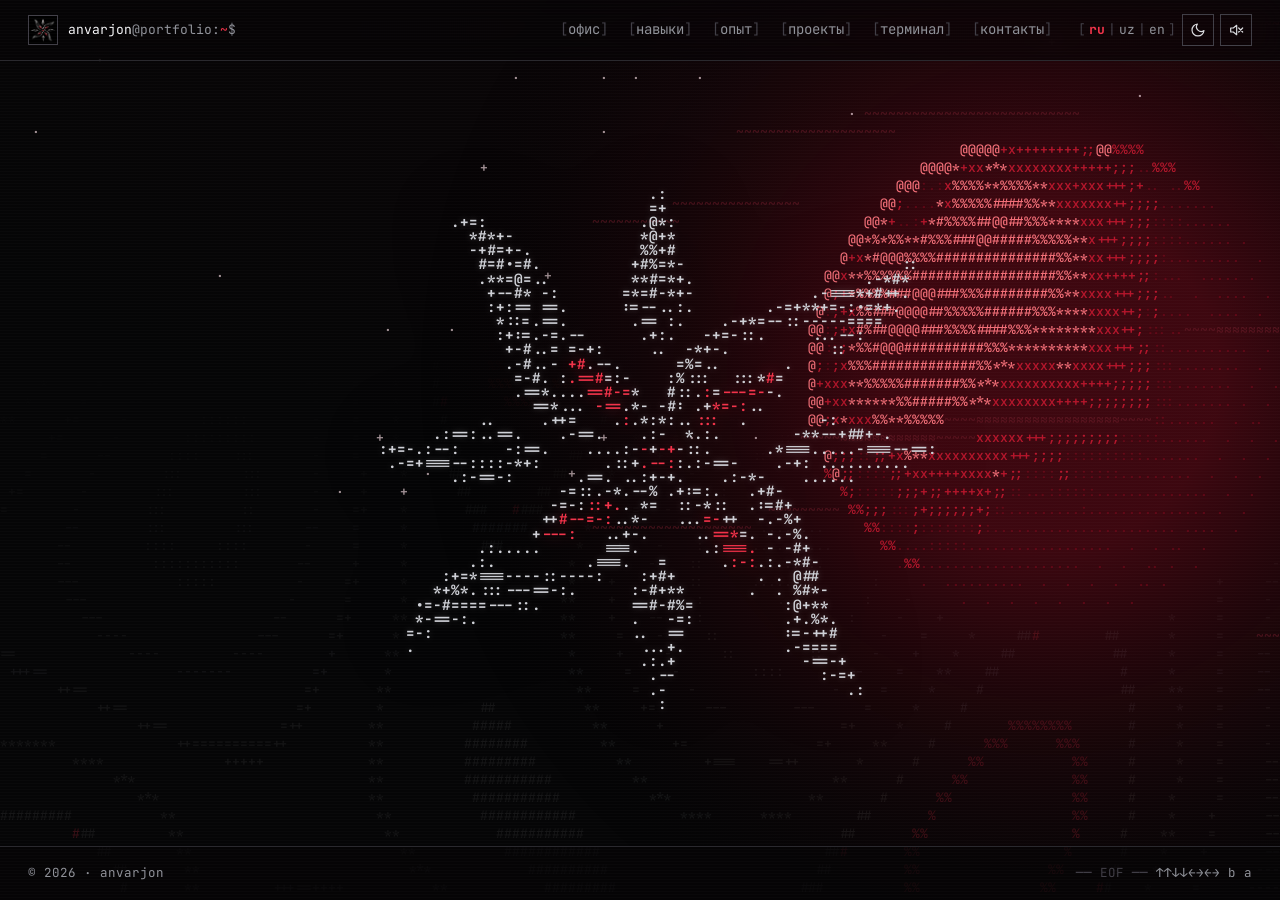
==== commit 2187f0e7: "Turn portfolio into logo home page with section pages and crimson moon - Remove the intro; the home " ====
--- a/portfolio/index.html
+++ b/portfolio/index.html
@@ -4,7 +4,7 @@
     <meta charset="utf-8" />
     <meta name="viewport" content="width=device-width, initial-scale=1" />
     <title>Хайруллаев Анваржон — портфолио</title>
-    <meta name="description" content="Портфолио Хайруллаева Анваржона, IT-администратора." />
+    <meta name="description" content="Портфолио IT-администратора." />
     <meta name="theme-color" content="#050506" />
     <link rel="icon" href="img/logo.png" />
     <link rel="preconnect" href="https://fonts.googleapis.com" />
@@ -15,254 +15,220 @@
     />
     <link rel="stylesheet" href="css/style.css" />
     <script>
-      // Включает анимации и интро только когда JavaScript работает; восстанавливает выбранную тему.
-      document.documentElement.classList.add("js", "intro-active");
+      // Включает анимации, когда работает JavaScript; восстанавливает выбранную тему.
+      document.documentElement.classList.add("js");
       try {
         if (localStorage.getItem("scheme") === "light") document.documentElement.dataset.scheme = "light";
       } catch (e) {}
     </script>
   </head>
   <body>
-    <!-- ========== ASCII-ИНТРО ========== -->
-    <div class="intro" data-intro>
-      <div class="intro-boot" data-boot aria-hidden="true">
-        <div data-boot-lines></div>
-        <p class="intro-progress" data-progress></p>
+    <a class="skip-link" href="#main" data-i18n="skip">К содержимому</a>
+
+    <header class="site-header">
+      <div class="header-inner">
+        <a class="brand" href="#home" data-i18n-aria="nav.home">
+          <img src="img/logo.png" alt="" width="30" height="30" />
+          <span class="brand-text"
+            ><span class="brand-user" data-handle></span>@portfolio:<span class="brand-path" data-brand-path>~</span>$</span
+          >
+        </a>
+        <nav class="nav" aria-label="Menu">
+          <a href="#office" data-i18n="nav.office">офис</a>
+          <a href="#skills" data-i18n="nav.skills">навыки</a>
+          <a href="#experience" data-i18n="nav.experience">опыт</a>
+          <a href="#projects" data-i18n="nav.projects">проекты</a>
+          <a href="#terminal" data-i18n="nav.terminal">терминал</a>
+          <a href="#contact" data-i18n="nav.contact">контакты</a>
+        </nav>
+        <div class="controls">
+          <div class="lang-switch" role="group" data-i18n-aria="ctrl.lang">
+            <button type="button" data-lang="ru">ru</button><span aria-hidden="true">|</span
+            ><button type="button" data-lang="uz">uz</button><span aria-hidden="true">|</span
+            ><button type="button" data-lang="en">en</button>
+          </div>
+          <button class="icon-btn" type="button" data-theme-btn data-i18n-aria="ctrl.theme">
+            <svg class="icon-moon" viewBox="0 0 24 24" aria-hidden="true"><path d="M21 12.8A9 9 0 1 1 11.2 3a7 7 0 0 0 9.8 9.8z" /></svg>
+            <svg class="icon-sun" viewBox="0 0 24 24" aria-hidden="true">
+              <circle cx="12" cy="12" r="4.5" />
+              <path d="M12 1.5v2.5M12 20v2.5M1.5 12H4M20 12h2.5M4.6 4.6l1.8 1.8M17.6 17.6l1.8 1.8M4.6 19.4l1.8-1.8M17.6 6.4l1.8-1.8" />
+            </svg>
+          </button>
+          <button class="icon-btn" type="button" data-sound-btn aria-pressed="false">
+            <svg viewBox="0 0 24 24" aria-hidden="true">
+              <path d="M4 9h4l5-4v14l-5-4H4z" />
+              <path class="wave" d="M16.5 8.5a5 5 0 0 1 0 7M19 6a8.5 8.5 0 0 1 0 12" />
+              <path class="mute" d="M16 9l6 6M22 9l-6 6" />
+            </svg>
+          </button>
+        </div>
       </div>
-
-      <div class="intro-stage" data-stage>
-        <div class="ascii intro-logo" data-intro-ascii aria-hidden="true">
+    </header>
+
+    <main id="main" tabindex="-1">
+      <!-- Главная: только логотип на фоне алой луны -->
+      <section class="page page-home" data-page="home" data-i18n-aria="nav.home">
+        <div class="ascii home-logo" data-home-logo role="img" data-i18n-aria="home.logo">
           <pre class="ascii-silver"></pre>
           <pre class="ascii-red"></pre>
         </div>
-
-        <div class="intro-text">
-          <p class="intro-line" data-line></p>
-          <p class="intro-line" data-line></p>
-          <div class="banner" role="img" data-banner><pre></pre></div>
-          <p class="intro-line" data-line></p>
-        </div>
-
-        <p class="intro-enter" data-enter>
-          <span class="key">[enter]</span> <span data-i18n="intro.enter">или клик — войти</span>
-        </p>
-      </div>
-
-      <button class="intro-skip" type="button" data-i18n="intro.skip">[esc] пропустить</button>
-    </div>
-
-    <!-- ========== САЙТ ========== -->
-    <div class="site" data-site>
-      <a class="skip-link" href="#main" data-i18n="skip">К содержимому</a>
-
-      <header class="site-header">
-        <div class="container header-inner">
-          <a class="brand" href="#top" aria-label="~">
-            <img src="img/logo.png" alt="" width="30" height="30" />
-            <span class="brand-text"
-              ><span class="brand-user" data-handle></span>@portfolio:<span class="brand-path">~</span>$</span
-            >
-          </a>
-          <nav class="nav" aria-label="Menu">
-            <a href="#office" data-i18n="nav.office">офис</a>
-            <a href="#skills" data-i18n="nav.skills">навыки</a>
-            <a href="#experience" data-i18n="nav.experience">опыт</a>
-            <a href="#projects" data-i18n="nav.projects">проекты</a>
-            <a href="#terminal" data-i18n="nav.terminal">терминал</a>
-            <a href="#contact" data-i18n="nav.contact">контакты</a>
-          </nav>
-          <div class="controls">
-            <div class="lang-switch" role="group" data-i18n-aria="ctrl.lang">
-              <button type="button" data-lang="ru">ru</button><span aria-hidden="true">|</span
-              ><button type="button" data-lang="uz">uz</button><span aria-hidden="true">|</span
-              ><button type="button" data-lang="en">en</button>
-            </div>
-            <button class="icon-btn" type="button" data-theme-btn data-i18n-aria="ctrl.theme">
-              <svg class="icon-moon" viewBox="0 0 24 24" aria-hidden="true"><path d="M21 12.8A9 9 0 1 1 11.2 3a7 7 0 0 0 9.8 9.8z" /></svg>
-              <svg class="icon-sun" viewBox="0 0 24 24" aria-hidden="true">
-                <circle cx="12" cy="12" r="4.5" />
-                <path d="M12 1.5v2.5M12 20v2.5M1.5 12H4M20 12h2.5M4.6 4.6l1.8 1.8M17.6 17.6l1.8 1.8M4.6 19.4l1.8-1.8M17.6 6.4l1.8-1.8" />
-              </svg>
-            </button>
-            <button class="icon-btn" type="button" data-sound-btn aria-pressed="false">
-              <svg viewBox="0 0 24 24" aria-hidden="true">
-                <path d="M4 9h4l5-4v14l-5-4H4z" />
-                <path class="wave" d="M16.5 8.5a5 5 0 0 1 0 7M19 6a8.5 8.5 0 0 1 0 12" />
-                <path class="mute" d="M16 9l6 6M22 9l-6 6" />
-              </svg>
-            </button>
-          </div>
-        </div>
-      </header>
-
-      <main id="main">
-        <!-- Обо мне -->
-        <section class="hero" id="top">
-          <div class="container hero-grid">
-            <div class="hero-text">
-              <p class="prompt" data-hero><span class="ps1">$</span> whoami</p>
-              <h1 class="hero-name" data-hero data-name></h1>
-              <p class="hero-role" data-hero>
-                <span class="ps1">&gt;</span> <span data-role></span
-                ><span class="cursor" aria-hidden="true">▋</span>
-              </p>
-              <p class="lead" data-hero data-about></p>
-              <div class="hero-actions" data-hero>
-                <a class="btn btn-primary" href="#projects" data-i18n="hero.viewProjects">смотреть проекты</a>
-                <a class="btn" href="#terminal" data-i18n="hero.terminal">открыть терминал</a>
-                <a class="btn" href="#contact" data-i18n="hero.contact">связаться</a>
-              </div>
-              <div class="ls" data-hero>
-                <p class="prompt"><span class="ps1">$</span> ls ~/skills</p>
-                <ul class="stack" aria-label="Skills" data-stack></ul>
-              </div>
-            </div>
-
-            <div class="term hero-art" data-hero aria-hidden="true">
-              <div class="term-bar"><span>~/logo.txt</span><span data-i18n="hero.artHint">наведите — повернётся</span></div>
-              <div class="ascii" data-hero-ascii>
-                <pre class="ascii-silver"></pre>
-                <pre class="ascii-red"></pre>
-              </div>
-            </div>
-          </div>
-        </section>
-
-        <!-- 01. Инфраструктура: 3D-схема офиса, изображение с камеры, рисунки камер -->
-        <section class="section" id="office" aria-labelledby="office-title" data-office>
-          <div class="container">
+      </section>
+
+      <!-- 01. Инфраструктура: 3D-схема офиса, изображение с камеры, рисунки камер -->
+      <section class="page" data-page="office" aria-labelledby="office-title" data-office hidden>
+        <div class="container container-wide">
+          <div class="page-head">
+            <a class="back" href="#home" data-i18n="nav.back">← меню</a>
             <h2 class="section-title" id="office-title" data-title>
               <span class="num">01.</span><span class="title-text" data-i18n="office.title">Инфраструктура</span>
             </h2>
             <p class="section-lead" data-reveal data-i18n="office.lead"></p>
-
-            <div class="term office-map" data-reveal>
-              <div class="term-bar">
-                <span>~/office/map.3d</span>
+          </div>
+
+          <div class="term office-map" data-reveal data-office-frame>
+            <div class="term-bar">
+              <span>~/office/map.3d</span>
+              <span class="bar-actions">
+                <button class="anim-toggle" type="button" data-office-full data-i18n="office.full">во весь экран</button>
                 <button class="anim-toggle" type="button" data-office-toggle></button>
+              </span>
+            </div>
+            <div class="office-screen">
+              <pre class="asc office-pre office-pre-map" data-office-map aria-hidden="true"></pre>
+            </div>
+            <p class="office-legend" data-i18n="office.legend"></p>
+          </div>
+
+          <div class="office-grid">
+            <div class="term cam-feed" data-reveal>
+              <div class="term-bar"><span data-feed-title>cam · live</span><span class="live">● REC</span></div>
+              <div class="cam-buttons" role="group" data-i18n-aria="office.feed" data-cam-buttons></div>
+              <div class="office-screen">
+                <pre class="asc office-pre" data-cam-feed aria-hidden="true"></pre>
               </div>
+            </div>
+            <div class="term cam-models" data-reveal>
+              <div class="term-bar"><span>~/cameras</span><span data-i18n="office.models">модели камер</span></div>
               <div class="office-screen">
-                <pre class="asc office-pre" data-office-map aria-hidden="true"></pre>
+                <pre class="asc office-pre" data-cam-models aria-hidden="true"></pre>
               </div>
-              <p class="office-legend" data-i18n="office.legend"></p>
-            </div>
-
-            <div class="office-grid">
-              <div class="term cam-feed" data-reveal>
-                <div class="term-bar"><span data-feed-title>cam · live</span><span class="live">● REC</span></div>
-                <div class="cam-buttons" role="group" data-i18n-aria="office.feed" data-cam-buttons></div>
-                <div class="office-screen">
-                  <pre class="asc office-pre" data-cam-feed aria-hidden="true"></pre>
-                </div>
-              </div>
-              <div class="term cam-models" data-reveal>
-                <div class="term-bar"><span>~/cameras</span><span data-i18n="office.models">модели камер</span></div>
-                <div class="office-screen">
-                  <pre class="asc office-pre" data-cam-models aria-hidden="true"></pre>
-                </div>
-              </div>
-            </div>
-          </div>
-        </section>
-
-        <!-- 02. Навыки: веб (HTML, JS, CSS, SQL, …) и администрирование, у каждого — живая ASCII-анимация -->
-        <section class="section" id="skills" aria-labelledby="skills-title">
-          <div class="container">
+            </div>
+          </div>
+        </div>
+      </section>
+
+      <!-- 02. Навыки: веб (HTML, JS, CSS, SQL, …) и администрирование, у каждого — живая ASCII-анимация -->
+      <section class="page" data-page="skills" aria-labelledby="skills-title" hidden>
+        <div class="container">
+          <div class="page-head">
+            <a class="back" href="#home" data-i18n="nav.back">← меню</a>
             <h2 class="section-title" id="skills-title" data-title>
               <span class="num">02.</span><span class="title-text" data-i18n="skills.title">Навыки</span>
             </h2>
             <p class="section-lead" data-reveal data-i18n="skills.lead"></p>
-            <div class="tabs" role="tablist" data-tabs data-reveal></div>
-            <div class="panels" data-panels data-reveal></div>
-          </div>
-        </section>
-
-        <!-- 02. Опыт работы и сертификаты -->
-        <section class="section" id="experience" aria-labelledby="experience-title">
-          <div class="container">
+          </div>
+          <div class="tabs" role="tablist" data-tabs data-reveal></div>
+          <div class="panels" data-panels data-reveal></div>
+        </div>
+      </section>
+
+      <!-- 03. Опыт работы и сертификаты -->
+      <section class="page" data-page="experience" aria-labelledby="experience-title" hidden>
+        <div class="container">
+          <div class="page-head">
+            <a class="back" href="#home" data-i18n="nav.back">← меню</a>
             <h2 class="section-title" id="experience-title" data-title>
               <span class="num">03.</span><span class="title-text" data-i18n="exp.title">Опыт</span>
             </h2>
             <p class="section-lead" data-reveal data-i18n="exp.lead"></p>
-            <div class="exp-grid">
-              <div class="term log" data-reveal>
-                <div class="term-bar" aria-hidden="true"><span>~/experience.log</span><span>tail -f</span></div>
-                <ol class="log-list" data-experience></ol>
-              </div>
-              <div class="certs" data-reveal>
-                <p class="prompt">
-                  <span class="ps1">$</span> ls ~/certs <span class="dim">#</span> <span data-i18n="exp.certs">сертификаты</span>
-                </p>
-                <ul class="cert-list" data-certs></ul>
-              </div>
-            </div>
-          </div>
-        </section>
-
-        <!-- 03. Проекты с фильтром по технологии -->
-        <section class="section" id="projects" aria-labelledby="projects-title">
-          <div class="container">
+          </div>
+          <div class="exp-grid">
+            <div class="term log" data-reveal>
+              <div class="term-bar" aria-hidden="true"><span>~/experience.log</span><span>tail -f</span></div>
+              <ol class="log-list" data-experience></ol>
+            </div>
+            <div class="certs" data-reveal>
+              <p class="prompt">
+                <span class="ps1">$</span> ls ~/certs <span class="dim">#</span> <span data-i18n="exp.certs">сертификаты</span>
+              </p>
+              <ul class="cert-list" data-certs></ul>
+            </div>
+          </div>
+        </div>
+      </section>
+
+      <!-- 04. Проекты с фильтром по технологии -->
+      <section class="page" data-page="projects" aria-labelledby="projects-title" hidden>
+        <div class="container">
+          <div class="page-head">
+            <a class="back" href="#home" data-i18n="nav.back">← меню</a>
             <h2 class="section-title" id="projects-title" data-title>
               <span class="num">04.</span><span class="title-text" data-i18n="projects.title">Проекты</span>
             </h2>
-            <div class="filters" role="group" data-filters data-reveal></div>
-            <div class="grid" data-projects></div>
-            <p class="empty" data-empty hidden data-i18n="projects.empty"></p>
-          </div>
-        </section>
-
-        <!-- 04. Интерактивный терминал -->
-        <section class="section" id="terminal" aria-labelledby="terminal-title">
-          <div class="container">
+          </div>
+          <div class="filters" role="group" data-filters data-reveal></div>
+          <div class="grid" data-projects></div>
+          <p class="empty" data-empty hidden data-i18n="projects.empty"></p>
+        </div>
+      </section>
+
+      <!-- 05. Интерактивный терминал -->
+      <section class="page" data-page="terminal" aria-labelledby="terminal-title" hidden>
+        <div class="container">
+          <div class="page-head">
+            <a class="back" href="#home" data-i18n="nav.back">← меню</a>
             <h2 class="section-title" id="terminal-title" data-title>
               <span class="num">05.</span><span class="title-text" data-i18n="terminal.title">Терминал</span>
             </h2>
             <p class="section-lead" data-reveal data-i18n="terminal.lead"></p>
-            <div class="term console" data-console data-reveal>
-              <div class="term-bar" aria-hidden="true"><span><span data-handle></span>@portfolio: ~</span><span>bash</span></div>
-              <div class="console-body" data-console-body>
-                <div class="console-out" data-console-out role="log" aria-live="polite"></div>
-                <form class="console-line" data-console-form autocomplete="off">
-                  <label class="sr-only" for="console-input" data-i18n="terminal.input">Команда</label>
-                  <span class="console-ps1" aria-hidden="true"><span data-handle></span>@portfolio:~$</span>
-                  <input
-                    id="console-input"
-                    class="console-input"
-                    type="text"
-                    autocomplete="off"
-                    autocapitalize="off"
-                    autocorrect="off"
-                    spellcheck="false"
-                    enterkeyhint="send"
-                  />
-                </form>
-              </div>
-            </div>
-            <div class="console-quick" data-console-quick data-reveal>
-              <span class="dim" data-i18n="terminal.hint">быстрые команды:</span>
-            </div>
-          </div>
-        </section>
-
-        <!-- 05. Контакты -->
-        <section class="section" id="contact" aria-labelledby="contact-title">
-          <div class="container">
+          </div>
+          <div class="term console" data-console data-reveal>
+            <div class="term-bar" aria-hidden="true"><span><span data-handle></span>@portfolio: ~</span><span>bash</span></div>
+            <div class="console-body" data-console-body>
+              <div class="console-out" data-console-out role="log" aria-live="polite"></div>
+              <form class="console-line" data-console-form autocomplete="off">
+                <label class="sr-only" for="console-input" data-i18n="terminal.input">Команда</label>
+                <span class="console-ps1" aria-hidden="true"><span data-handle></span>@portfolio:~$</span>
+                <input
+                  id="console-input"
+                  class="console-input"
+                  type="text"
+                  autocomplete="off"
+                  autocapitalize="off"
+                  autocorrect="off"
+                  spellcheck="false"
+                  enterkeyhint="send"
+                />
+              </form>
+            </div>
+          </div>
+          <div class="console-quick" data-console-quick data-reveal>
+            <span class="dim" data-i18n="terminal.hint">быстрые команды:</span>
+          </div>
+        </div>
+      </section>
+
+      <!-- 06. Контакты -->
+      <section class="page" data-page="contact" aria-labelledby="contact-title" hidden>
+        <div class="container">
+          <div class="page-head">
+            <a class="back" href="#home" data-i18n="nav.back">← меню</a>
             <h2 class="section-title" id="contact-title" data-title>
               <span class="num">06.</span><span class="title-text" data-i18n="contact.title">Контакты</span>
             </h2>
             <p class="section-lead" data-reveal data-i18n="contact.lead"></p>
-            <ul class="contacts" data-contacts data-reveal></ul>
-          </div>
-        </section>
-      </main>
-
-      <footer class="site-footer">
-        <div class="container footer-inner">
-          <span data-footer></span>
-          <span class="eof">── EOF ── <span class="dim">↑↑↓↓←→←→ b a</span></span>
-        </div>
-      </footer>
-    </div>
+          </div>
+          <ul class="contacts" data-contacts data-reveal></ul>
+        </div>
+      </section>
+    </main>
+
+    <footer class="site-footer">
+      <div class="footer-inner">
+        <span data-footer></span>
+        <span class="eof">── EOF ── <span class="dim">↑↑↓↓←→←→ b a</span></span>
+      </div>
+    </footer>
 
     <div class="toast" data-toast role="status" aria-live="polite"></div>
 
@@ -276,6 +242,5 @@
     <script src="js/main.js"></script>
     <script src="js/office.js"></script>
     <script src="js/terminal.js"></script>
-    <script src="js/intro.js"></script>
   </body>
 </html>
--- a/portfolio/css/style.css
+++ b/portfolio/css/style.css
@@ -1,67 +1,80 @@
 /* ==========================================================================
-   ASCII / терминальный стиль. Цвета взяты из логотипа: хром + красный.
+   ASCII / терминальный стиль под алой луной. Цвета — из логотипа: хром + алый.
    ========================================================================== */
-/* Тёмная тема — основная. Интро и полоса сканирования всегда тёмные. */
+
+/* Тёмная тема — основная. Полоса сканирования всегда тёмная. */
 :root,
-.intro,
 .scan-band {
   --bg: #050506;
-  --surface: #0b0b0d;
-  --surface-2: #131316;
-  --text: #d6d7db;
-  --bright: #f5f6f8;
-  --muted: #8c8f96;
-  --line: #24252a;
-  --line-strong: #3d3f46;
+  --bg-2: #0b0507;
+  --surface: #0c0b0d;
+  --surface-2: #151316;
+  --text: #d8d9dd;
+  --bright: #f6f6f8;
+  --muted: #8f9198;
+  --line: #26252a;
+  --line-strong: #403e46;
   --accent: #f2334a;
   --accent-deep: #9d0f22;
   --accent-glow: rgba(242, 51, 74, 0.45);
   --on-accent: #050506;
-  --code-bg: #000;
-  --ascii-silver: #c9cbd1;
-  --ascii-glow: rgba(255, 255, 255, 0.18);
-  --header-bg: rgba(5, 5, 6, 0.82);
-  --body-glow: rgba(157, 15, 34, 0.16);
-  --scanline: rgba(255, 255, 255, 0.022);
-  --chrome: linear-gradient(180deg, #ffffff 0%, #c4c6cc 45%, #6f7179 58%, #e9eaee 100%);
-  --panel-shadow: rgba(242, 51, 74, 0.35);
-  /* цвета ASCII-фона (читает js/background.js) */
-  --field-dim: rgba(214, 215, 219, 0.075);
+  --glass: rgba(12, 10, 13, 0.72);
+  --code-bg: rgba(0, 0, 0, 0.78);
+  --ascii-silver: #cfd1d7;
+  --ascii-glow: rgba(255, 255, 255, 0.2);
+  --header-bg: rgba(6, 5, 7, 0.7);
+  --scanline: rgba(255, 255, 255, 0.02);
+  --panel-shadow: rgba(242, 51, 74, 0.3);
+  /* фон (рисует js/background.js) */
+  --field-dim: rgba(214, 215, 219, 0.07);
   --field-red: rgba(242, 51, 74, 0.2);
   --field-hot: rgba(245, 246, 248, 0.32);
+  --moon-1: rgba(122, 8, 26, 0.6);
+  --moon-2: rgba(210, 26, 50, 0.82);
+  --moon-3: rgba(255, 118, 128, 0.95);
+  --moon-glow: rgba(190, 14, 38, 0.3);
+  --star: rgba(250, 225, 230, 0.65);
+  --cloud: rgba(110, 30, 42, 0.55);
   color-scheme: dark;
 }
 
 :root {
   --mono: "JetBrains Mono", ui-monospace, "SF Mono", Menlo, Consolas, "Liberation Mono", monospace;
   --ease-out: cubic-bezier(0.2, 0.7, 0.2, 1);
+  --header-h: 60px;
 }
 
 /* Светлая тема — по кнопке в шапке или команде theme light */
 :root[data-scheme="light"] {
-  --bg: #e9eaed;
-  --surface: #f6f6f8;
-  --surface-2: #dfe0e4;
-  --text: #1d1e23;
-  --bright: #0a0a0c;
-  --muted: #565962;
-  --line: #cfd0d5;
-  --line-strong: #a6a8b0;
+  --bg: #e8e8ec;
+  --bg-2: #efe3e5;
+  --surface: #f7f7f9;
+  --surface-2: #e0e1e6;
+  --text: #1c1d22;
+  --bright: #09090b;
+  --muted: #55585f;
+  --line: #cdced4;
+  --line-strong: #a5a7af;
   --accent: #c4122f;
   --accent-deep: #8a0c1f;
   --accent-glow: rgba(196, 18, 47, 0.22);
   --on-accent: #ffffff;
-  --code-bg: #f6f6f8;
-  --ascii-silver: #2c2e35;
+  --glass: rgba(247, 247, 249, 0.8);
+  --code-bg: rgba(250, 250, 252, 0.9);
+  --ascii-silver: #2b2d34;
   --ascii-glow: transparent;
-  --header-bg: rgba(233, 234, 237, 0.86);
-  --body-glow: rgba(196, 18, 47, 0.07);
-  --scanline: rgba(0, 0, 0, 0.025);
-  --chrome: linear-gradient(180deg, #0a0a0c 0%, #3d3f46 45%, #8d8f97 58%, #26282e 100%);
-  --panel-shadow: rgba(196, 18, 47, 0.18);
-  --field-dim: rgba(29, 30, 35, 0.085);
-  --field-red: rgba(196, 18, 47, 0.17);
-  --field-hot: rgba(10, 10, 12, 0.35);
+  --header-bg: rgba(232, 232, 236, 0.78);
+  --scanline: rgba(0, 0, 0, 0.022);
+  --panel-shadow: rgba(196, 18, 47, 0.16);
+  --field-dim: rgba(28, 29, 34, 0.08);
+  --field-red: rgba(196, 18, 47, 0.16);
+  --field-hot: rgba(9, 9, 11, 0.35);
+  --moon-1: rgba(150, 18, 40, 0.4);
+  --moon-2: rgba(196, 18, 47, 0.62);
+  --moon-3: rgba(232, 80, 98, 0.85);
+  --moon-glow: rgba(196, 18, 47, 0.14);
+  --star: rgba(120, 12, 32, 0.4);
+  --cloud: rgba(70, 60, 70, 0.4);
   color-scheme: light;
 }
 
@@ -77,17 +90,15 @@
 }
 
 html {
-  scroll-behavior: smooth;
-  scroll-padding-top: 72px;
   -webkit-text-size-adjust: 100%;
 }
 
 body {
   margin: 0;
-  background:
-    radial-gradient(1200px 600px at 85% -10%, var(--body-glow), transparent 60%),
-    var(--bg);
-  background-attachment: fixed;
+  min-height: 100vh;
+  display: flex;
+  flex-direction: column;
+  background: radial-gradient(140% 90% at 70% 0%, var(--bg-2), var(--bg) 60%) fixed, var(--bg);
   color: var(--text);
   font: 15px/1.65 var(--mono);
   -webkit-font-smoothing: antialiased;
@@ -100,13 +111,7 @@
   inset: 0;
   z-index: 300;
   pointer-events: none;
-  background: repeating-linear-gradient(
-    to bottom,
-    var(--scanline) 0,
-    var(--scanline) 1px,
-    transparent 1px,
-    transparent 3px
-  );
+  background: repeating-linear-gradient(to bottom, var(--scanline) 0, var(--scanline) 1px, transparent 1px, transparent 3px);
 }
 
 /* Полоса над липкой шапкой (под вырезом экрана телефона) */
@@ -130,11 +135,13 @@
 h4,
 p,
 ul,
+ol,
 pre {
   margin: 0;
 }
 
-ul {
+ul,
+ol {
   padding: 0;
   list-style: none;
 }
@@ -152,16 +159,27 @@
   outline-offset: 3px;
 }
 
+main {
+  flex: 1;
+  outline: none;
+}
+
 .container {
   width: 100%;
-  max-width: 1080px;
+  max-width: 1120px;
   margin-inline: auto;
-  padding-inline: 16px;
+  padding-left: max(16px, env(safe-area-inset-left, 0px));
+  padding-right: max(16px, env(safe-area-inset-right, 0px));
+}
+
+.container-wide {
+  max-width: 1500px;
 }
 
 @media (min-width: 640px) {
   .container {
-    padding-inline: 24px;
+    padding-left: max(28px, env(safe-area-inset-left, 0px));
+    padding-right: max(28px, env(safe-area-inset-right, 0px));
   }
 }
 
@@ -214,60 +232,7 @@
   }
 }
 
-/* ===== ASCII-арт (логотип) ===== */
-.ascii {
-  position: relative;
-  container-type: inline-size;
-  overflow: hidden;
-}
-
-.ascii pre {
-  /* 0.6em — ширина символа моноширинного шрифта: так ровно cols символов занимают всю ширину */
-  font: 700 calc(100cqw / (var(--cols, 72) * 0.6)) / 1 var(--mono);
-  letter-spacing: 0;
-  white-space: pre;
-  user-select: none;
-}
-
-.ascii-silver {
-  color: var(--ascii-silver);
-  text-shadow: 0 0 6px var(--ascii-glow);
-}
-
-.ascii-red {
-  position: absolute;
-  inset: 0;
-  color: var(--accent);
-  text-shadow: 0 0 8px var(--accent-glow);
-}
-
-.ascii.is-glitching {
-  transform: translateX(2px);
-  filter: drop-shadow(-2px 0 0 rgba(242, 51, 74, 0.7)) drop-shadow(2px 0 0 rgba(120, 200, 255, 0.35));
-}
-
-/* ===== Окно терминала ===== */
-.term {
-  position: relative;
-  border: 1px solid var(--line-strong);
-  background: var(--surface);
-}
-
-.term-bar {
-  display: flex;
-  justify-content: space-between;
-  gap: 12px;
-  padding: 6px 12px;
-  border-bottom: 1px solid var(--line-strong);
-  color: var(--muted);
-  font-size: 12px;
-  white-space: nowrap;
-  overflow: hidden;
-}
-
-/* ==========================================================================
-   АНИМИРОВАННЫЙ ASCII-ФОН (холст рисует js/background.js)
-   ========================================================================== */
+/* Холст с фоном: луна, звёзды, линии уровня */
 .ascii-bg {
   position: fixed;
   inset: 0;
@@ -277,208 +242,129 @@
   pointer-events: none;
 }
 
-/* Пока идёт интро, сайт скрыт (страховка: появится сам через 15 с) */
-.intro-active .site {
-  visibility: hidden;
-  animation: site-failsafe 0s 15s forwards;
-}
-
-@keyframes site-failsafe {
-  to {
-    visibility: visible;
-  }
-}
-
-/* ==========================================================================
-   ASCII-ИНТРО
-   ========================================================================== */
-.intro {
-  display: none;
-}
-
-.js .intro {
-  display: grid;
-  place-items: center;
-  position: fixed;
-  inset: 0;
-  z-index: 200;
+/* ===== ASCII-арт (логотип) ===== */
+.ascii {
+  position: relative;
+  container-type: inline-size;
   overflow: hidden;
-  /* Прозрачный центр: за интро виден живой ASCII-фон */
-  background: radial-gradient(ellipse at center, rgba(0, 0, 0, 0.72) 0%, rgba(0, 0, 0, 0.35) 70%, rgba(0, 0, 0, 0.55) 100%);
-  cursor: pointer;
-  /* Страховка: если скрипт сломался, интро исчезнет само */
-  animation: intro-failsafe 0s 15s forwards;
-}
-
-@keyframes intro-failsafe {
-  to {
-    visibility: hidden;
-  }
-}
-
-.intro.is-leaving {
-  pointer-events: none;
-}
-
-.intro.is-gone {
-  opacity: 0;
-  transition: opacity 0.5s ease;
-}
-
-.intro-boot {
-  position: absolute;
-  top: max(20px, env(safe-area-inset-top, 0px));
-  left: 16px;
-  right: 16px;
-  color: var(--muted);
-  font-size: 13px;
-  line-height: 1.8;
-  transition: opacity 0.25s ease;
-}
-
-.intro-boot .ok {
-  color: var(--bright);
-  font-weight: 700;
-}
-
-.intro-progress {
-  margin-top: 8px;
-  color: var(--accent);
-  white-space: pre;
-  text-shadow: 0 0 10px var(--accent-glow);
-}
-
-.intro-boot.is-hidden {
-  opacity: 0;
-}
-
-.intro-stage {
-  display: flex;
-  flex-direction: column;
-  align-items: center;
-  gap: 22px;
-  width: 100%;
-  max-width: 820px;
-  padding: 24px 16px;
-  text-align: center;
-  opacity: 0;
-}
-
-.intro-stage.is-visible {
-  opacity: 1;
-}
-
-.intro-logo {
-  width: min(250px, 58vw, 34vh);
-}
-
-.intro-text {
-  display: flex;
-  flex-direction: column;
-  align-items: center;
-  gap: 8px;
-  width: 100%;
-}
-
-.intro-line {
-  min-height: 1.6em;
-  color: var(--text);
-  font-size: clamp(14px, 1.4vw + 8px, 17px);
-  text-shadow: 0 0 12px #000;
-}
-
-.intro-line .ps1 {
-  color: var(--accent);
-}
-
-.intro-line .caret {
-  margin-left: 2px;
-}
-
-/* Имя крупными блочными буквами (символы рисует js/fx.js) */
-.banner {
-  container-type: inline-size;
-  width: min(760px, 100%);
-  min-height: 2em;
-}
-
-.banner pre {
-  font: 400 calc(100cqw / (var(--cols, 120) * 0.6)) / 1 var(--mono);
+}
+
+.ascii pre {
+  /* 0.6em — ширина символа моноширинного шрифта: так ровно cols символов занимают всю ширину */
+  font: 700 calc(100cqw / (var(--cols, 72) * 0.6)) / 1 var(--mono);
   letter-spacing: 0;
   white-space: pre;
-  color: var(--accent);
-  text-shadow: 0 0 14px var(--accent-glow);
   user-select: none;
 }
 
-.intro-enter {
-  color: var(--muted);
-  font-size: 13px;
-  opacity: 0;
-  transform: translateY(6px);
-  transition:
-    opacity 0.5s ease,
-    transform 0.5s var(--ease-out);
-}
-
-.intro-enter.is-visible {
-  opacity: 1;
-  transform: none;
-}
-
-.intro-enter .key {
-  color: var(--accent);
-}
-
-.intro.is-leaving .intro-enter,
-.intro.is-leaving .intro-skip {
-  opacity: 0;
-  transition: opacity 0.2s ease;
-}
-
-.intro-skip {
+.ascii-silver {
+  color: var(--ascii-silver);
+  text-shadow: 0 0 6px var(--ascii-glow);
+}
+
+.ascii-red {
   position: absolute;
-  top: max(14px, env(safe-area-inset-top, 0px));
-  right: max(14px, env(safe-area-inset-right, 0px));
-  z-index: 2;
-  padding: 6px 10px;
+  inset: 0;
+  color: var(--accent);
+  text-shadow: 0 0 10px var(--accent-glow);
+}
+
+.ascii.is-glitching {
+  transform: translateX(2px);
+  filter: drop-shadow(-2px 0 0 rgba(242, 51, 74, 0.7)) drop-shadow(2px 0 0 rgba(120, 200, 255, 0.35));
+}
+
+/* ===== Окно терминала: «стекло» с алыми уголками ===== */
+.term {
+  position: relative;
   border: 1px solid var(--line-strong);
-  background: #000;
+  background: var(--surface);
+  background: var(--glass);
+  backdrop-filter: blur(8px);
+  -webkit-backdrop-filter: blur(8px);
+  box-shadow: 0 24px 60px -36px rgba(0, 0, 0, 0.9);
+}
+
+.term::before,
+.term::after {
+  content: "";
+  position: absolute;
+  z-index: 1;
+  width: 14px;
+  height: 14px;
+  pointer-events: none;
+}
+
+.term::before {
+  top: -1px;
+  left: -1px;
+  border-top: 2px solid var(--accent);
+  border-left: 2px solid var(--accent);
+}
+
+.term::after {
+  right: -1px;
+  bottom: -1px;
+  border-right: 2px solid var(--accent);
+  border-bottom: 2px solid var(--accent);
+}
+
+.term-bar {
+  display: flex;
+  justify-content: space-between;
+  align-items: center;
+  gap: 12px;
+  padding: 7px 14px;
+  border-bottom: 1px solid var(--line-strong);
   color: var(--muted);
   font-size: 12px;
+  white-space: nowrap;
+  overflow: hidden;
+}
+
+.bar-actions {
+  display: inline-flex;
+  gap: 14px;
+}
+
+/* Цвета символов в ASCII-рисунках (сцены навыков, схема офиса, камеры) */
+.asc .c1 {
+  color: var(--accent);
+  text-shadow: 0 0 8px var(--accent-glow);
+}
+
+.asc .c2 {
+  color: var(--muted);
+}
+
+.asc .c3 {
+  color: var(--bright);
+  font-weight: 700;
+}
+
+.asc .c4 {
+  background: var(--accent);
+  color: var(--on-accent);
+  font-weight: 700;
+}
+
+.asc .c5 {
+  color: var(--accent);
+  opacity: 0.55;
+}
+
+/* Кнопки «пауза / смотреть / во весь экран» в заголовке окна */
+.anim-toggle {
+  padding: 0;
+  border: 0;
+  background: none;
+  color: var(--accent);
+  font: inherit;
   cursor: pointer;
 }
 
-.intro-skip:hover {
-  color: var(--bright);
-  border-color: var(--muted);
-}
-
-/* Сканирующая полоса при входе на сайт */
-.scan-band {
-  position: fixed;
-  top: 0;
-  left: 0;
-  right: 0;
-  z-index: 250;
-  overflow: hidden;
-  pointer-events: none;
-  background: linear-gradient(to bottom, transparent, rgba(5, 5, 6, 0.85) 40%, rgba(5, 5, 6, 0.85) 60%, transparent);
-  font: 500 12px/1.2 var(--mono);
-  white-space: pre;
-}
-
-.scan-band div:nth-child(1) {
-  color: rgba(214, 215, 219, 0.35);
-}
-
-.scan-band div:nth-child(2) {
-  color: var(--accent);
-  text-shadow: 0 0 12px var(--accent-glow);
-}
-
-.scan-band div:nth-child(3) {
-  color: var(--text);
+.anim-toggle:hover {
+  color: var(--bright);
 }
 
 /* ==========================================================================
@@ -489,8 +375,8 @@
   top: env(safe-area-inset-top, 0px);
   z-index: 10;
   background: var(--header-bg);
-  backdrop-filter: blur(10px);
-  -webkit-backdrop-filter: blur(10px);
+  backdrop-filter: blur(12px) saturate(140%);
+  -webkit-backdrop-filter: blur(12px) saturate(140%);
   border-bottom: 1px solid var(--line);
 }
 
@@ -498,9 +384,17 @@
   display: flex;
   flex-wrap: wrap;
   align-items: center;
-  gap: 6px 16px;
-  min-height: 58px;
-  padding-block: 8px;
+  gap: 6px 18px;
+  min-height: var(--header-h);
+  max-width: 1500px;
+  margin-inline: auto;
+  padding: 8px max(16px, env(safe-area-inset-right, 0px)) 8px max(16px, env(safe-area-inset-left, 0px));
+}
+
+@media (min-width: 640px) {
+  .header-inner {
+    padding-inline: 28px;
+  }
 }
 
 .brand {
@@ -536,30 +430,45 @@
 
 .nav {
   display: flex;
-  gap: 2px;
+  gap: 4px;
   margin-left: auto;
 }
 
 .nav a {
-  padding: 4px 5px;
+  position: relative;
+  padding: 5px 8px;
   color: var(--muted);
   font-size: 14px;
   text-decoration: none;
   white-space: nowrap;
-  transition: color 0.15s ease;
+  transition:
+    color 0.15s ease,
+    background-color 0.15s ease;
 }
 
 .nav a::before {
   content: "[";
+  color: var(--line-strong);
 }
 
 .nav a::after {
   content: "]";
-}
-
-.nav a:hover,
-.nav a.is-current {
-  color: var(--accent);
+  color: var(--line-strong);
+}
+
+.nav a:hover {
+  color: var(--bright);
+}
+
+.nav a[aria-current="page"] {
+  background: var(--accent);
+  color: var(--on-accent);
+  font-weight: 700;
+}
+
+.nav a[aria-current="page"]::before,
+.nav a[aria-current="page"]::after {
+  color: inherit;
 }
 
 .controls {
@@ -647,15 +556,15 @@
   color: var(--accent);
 }
 
-/* Узкие экраны: меню уходит во вторую строку и прокручивается вбок */
-@media (max-width: 960px) {
-  html {
-    scroll-padding-top: 108px;
+/* Узкие экраны: меню уходит во вторую строку и листается вбок */
+@media (max-width: 1060px) {
+  :root {
+    --header-h: 100px;
   }
   .nav {
     order: 3;
     flex-basis: 100%;
-    margin-left: -5px;
+    margin-left: -8px;
     overflow-x: auto;
     scrollbar-width: none;
   }
@@ -672,165 +581,35 @@
     display: none;
   }
   .nav a {
+    padding: 5px 6px;
     font-size: 13px;
   }
 }
 
 /* ==========================================================================
-   ПЕРВЫЙ ЭКРАН
+   СТРАНИЦЫ
    ========================================================================== */
-.hero {
-  padding: 64px 0 72px;
-}
-
-.hero-grid {
+.page {
+  padding: 36px 0 72px;
+}
+
+.page-head {
   display: grid;
-  gap: 40px;
-  align-items: center;
-}
-
-@media (min-width: 900px) {
-  .hero-grid {
-    grid-template-columns: minmax(0, 1.15fr) minmax(0, 0.85fr);
-    gap: 48px;
-  }
-}
-
-.prompt {
-  color: var(--muted);
-  font-size: 14px;
-}
-
-.hero-name {
-  margin-top: 10px;
-  font-size: clamp(2rem, 4.6vw + 0.6rem, 3.9rem);
-  font-weight: 800;
-  line-height: 1.05;
-  letter-spacing: -0.03em;
-  /* Хромированный текст, как у логотипа */
-  background: var(--chrome);
-  -webkit-background-clip: text;
-  background-clip: text;
-  color: transparent;
-  overflow-wrap: anywhere;
-}
-
-.hero-role {
-  margin-top: 14px;
-  color: var(--bright);
-  font-size: clamp(1.05rem, 0.8vw + 0.85rem, 1.3rem);
-  font-weight: 700;
-}
-
-.lead {
-  max-width: 54ch;
-  margin-top: 16px;
-  color: var(--muted);
-}
-
-.hero-actions {
-  display: flex;
-  flex-wrap: wrap;
-  gap: 12px;
-  margin-top: 28px;
-}
-
-.btn {
-  display: inline-flex;
-  align-items: center;
-  min-height: 44px;
-  padding: 0 16px;
-  border: 1px solid var(--line-strong);
-  color: var(--text);
-  font-size: 14px;
-  font-weight: 700;
+  grid-template-columns: minmax(0, 1fr);
+  gap: 10px;
+  margin-bottom: 30px;
+}
+
+.back {
+  justify-self: start;
+  color: var(--muted);
+  font-size: 13px;
   text-decoration: none;
-  transition:
-    background-color 0.15s ease,
-    color 0.15s ease,
-    border-color 0.15s ease;
-}
-
-.btn::before {
-  content: "[ ";
-}
-
-.btn::after {
-  content: " ]";
-}
-
-.btn:hover {
-  background: var(--text);
-  border-color: var(--text);
-  color: var(--bg);
-}
-
-.btn-primary {
-  border-color: var(--accent);
-  color: var(--accent);
-  box-shadow: 0 0 24px -8px var(--accent-glow);
-}
-
-.btn-primary:hover {
-  background: var(--accent);
-  border-color: var(--accent);
-  color: var(--on-accent);
-}
-
-.ls {
-  margin-top: 32px;
-}
-
-.stack {
-  display: flex;
-  flex-wrap: wrap;
-  gap: 2px 2ch;
-  margin-top: 4px;
-}
-
-.stack a {
-  color: var(--text);
-  text-decoration: none;
-}
-
-.stack a:hover {
-  color: var(--accent);
-  text-decoration: underline;
-}
-
-.hero-art {
-  width: 100%;
-  max-width: 440px;
-  justify-self: center;
-}
-
-.hero-art .ascii {
-  margin: 18px;
-}
-
-/* Вход на страницу после интро */
-.js [data-hero] {
-  opacity: 0;
-  transform: translateY(14px);
-  filter: blur(6px);
-}
-
-.page-ready [data-hero] {
-  opacity: 1;
-  transform: none;
-  filter: none;
-  transition:
-    opacity 0.7s ease,
-    transform 0.8s var(--ease-out),
-    filter 0.7s ease;
-  transition-delay: calc(var(--i, 0) * 90ms);
-}
-
-/* ==========================================================================
-   СЕКЦИИ
-   ========================================================================== */
-.section {
-  padding: 64px 0;
+  transition: color 0.15s ease;
+}
+
+.back:hover {
+  color: var(--accent);
 }
 
 .section-title {
@@ -838,14 +617,18 @@
   align-items: baseline;
   gap: 1ch;
   color: var(--bright);
-  font-size: clamp(1.35rem, 1.2vw + 1rem, 1.85rem);
+  font-size: clamp(1.7rem, 2.6vw + 1rem, 3rem);
   font-weight: 800;
-  line-height: 1.2;
+  line-height: 1.1;
+  letter-spacing: 0.01em;
+  text-transform: uppercase;
   white-space: nowrap;
+  text-shadow: 0 0 30px rgba(0, 0, 0, 0.6);
 }
 
 .section-title .num {
   color: var(--accent);
+  text-shadow: 0 0 18px var(--accent-glow);
 }
 
 .section-title::after {
@@ -854,12 +637,12 @@
   min-width: 0;
   overflow: hidden;
   color: var(--line-strong);
+  font-size: 0.5em;
   font-weight: 400;
 }
 
 .section-lead {
-  max-width: 62ch;
-  margin-top: 10px;
+  max-width: 68ch;
   color: var(--muted);
 }
 
@@ -868,21 +651,178 @@
   color: var(--line-strong);
 }
 
-/* Появление при прокрутке: блоки видны всегда, при входе в экран — короткий «подъём» */
+/* Главная: только логотип, «парит» перед луной */
+.page-home {
+  display: grid;
+  place-items: center;
+  min-height: calc(100svh - var(--header-h) - 64px);
+  padding: 24px 16px;
+}
+
+.home-logo {
+  width: min(640px, 86vw, 68svh);
+  cursor: pointer;
+  filter: drop-shadow(0 0 40px rgba(0, 0, 0, 0.85));
+  animation: float 7s ease-in-out infinite;
+}
+
+.home-logo .ascii-red {
+  text-shadow: 0 0 14px var(--accent-glow);
+}
+
+@keyframes float {
+  50% {
+    transform: translateY(-10px);
+  }
+}
+
+/* Появление блоков при открытии страницы */
 .js [data-reveal].in {
-  animation: rise 0.7s var(--ease-out) both;
+  animation: rise 0.6s var(--ease-out) both;
   animation-delay: var(--delay, 0ms);
 }
 
 @keyframes rise {
   from {
-    opacity: 0.2;
-    transform: translateY(18px);
+    opacity: 0;
+    transform: translateY(16px);
   }
   to {
     opacity: 1;
     transform: none;
   }
+}
+
+/* Полоса из символов при переходе между страницами */
+.scan-band {
+  position: fixed;
+  top: 0;
+  left: 0;
+  right: 0;
+  z-index: 250;
+  overflow: hidden;
+  pointer-events: none;
+  background: linear-gradient(to bottom, transparent, rgba(5, 5, 6, 0.85) 40%, rgba(5, 5, 6, 0.85) 60%, transparent);
+  font: 500 12px/1.2 var(--mono);
+  white-space: pre;
+}
+
+.scan-band div:nth-child(1) {
+  color: rgba(214, 215, 219, 0.35);
+}
+
+.scan-band div:nth-child(2) {
+  color: var(--accent);
+  text-shadow: 0 0 12px var(--accent-glow);
+}
+
+.scan-band div:nth-child(3) {
+  color: var(--text);
+}
+
+/* ==========================================================================
+   ИНФРАСТРУКТУРА: 3D-схема офиса, изображение камеры, рисунки камер
+   ========================================================================== */
+.office-map {
+  box-shadow: 0 40px 90px -50px var(--panel-shadow);
+}
+
+.office-screen {
+  container-type: inline-size;
+  padding: 18px 20px;
+  overflow-x: auto;
+  overflow-y: hidden;
+  background: var(--code-bg);
+}
+
+.office-pre {
+  width: max-content;
+  margin: 0 auto;
+  /* не мельче 8.5px: на телефоне рисунок шире окна и листается пальцем */
+  font: 500 max(8.5px, min(17px, calc(100cqw / (var(--cols, 58) * 0.6)))) / 1.18 var(--mono);
+  letter-spacing: 0;
+  white-space: pre;
+  color: var(--text);
+  user-select: none;
+}
+
+/* Схема офиса — крупно, до 24px на символ, но целиком помещается по высоте экрана */
+.office-pre-map {
+  font-size: max(8.5px, min(24px, calc(100cqw / (var(--cols, 96) * 0.6)), calc((100svh - 230px) / 31)));
+  cursor: pointer;
+}
+
+.office-map:fullscreen {
+  display: flex;
+  flex-direction: column;
+  justify-content: center;
+  background: var(--bg);
+}
+
+.office-map:fullscreen .office-pre-map {
+  font-size: min(calc(100cqw / 57.6), calc((100vh - 120px) / 30.7));
+}
+
+.office-legend {
+  padding: 10px 20px 14px;
+  border-top: 1px dashed var(--line);
+  color: var(--muted);
+  font-size: 12.5px;
+}
+
+.office-grid {
+  display: grid;
+  gap: 24px;
+  margin-top: 24px;
+}
+
+.office-grid > * {
+  min-width: 0;
+}
+
+@media (min-width: 980px) {
+  .office-grid {
+    grid-template-columns: minmax(0, 1.2fr) minmax(0, 1fr);
+    align-items: start;
+  }
+}
+
+.cam-feed .live {
+  color: var(--accent);
+  animation: blink 1.6s steps(1) infinite;
+}
+
+.cam-buttons {
+  display: flex;
+  flex-wrap: wrap;
+  gap: 6px;
+  padding: 12px 16px 0;
+  background: var(--code-bg);
+}
+
+.cam-btn {
+  min-height: 32px;
+  padding: 0 12px;
+  border: 1px solid var(--line-strong);
+  background: transparent;
+  color: var(--muted);
+  font-size: 13px;
+  cursor: pointer;
+  transition:
+    color 0.15s ease,
+    border-color 0.15s ease;
+}
+
+.cam-btn:hover {
+  border-color: var(--muted);
+  color: var(--bright);
+}
+
+.cam-btn[aria-pressed="true"] {
+  border-color: var(--accent);
+  background: var(--accent);
+  color: var(--on-accent);
+  font-weight: 700;
 }
 
 /* ==========================================================================
@@ -890,8 +830,8 @@
    ========================================================================== */
 .tabs {
   display: grid;
-  gap: 12px;
-  margin: 28px 0 18px;
+  gap: 14px;
+  margin-bottom: 20px;
 }
 
 .tab-group {
@@ -911,7 +851,7 @@
   min-height: 38px;
   padding: 0 14px;
   border: 1px solid var(--line-strong);
-  background: transparent;
+  background: var(--glass);
   color: var(--muted);
   font-size: 14px;
   cursor: pointer;
@@ -934,7 +874,7 @@
 }
 
 .panel {
-  box-shadow: 0 30px 60px -40px var(--panel-shadow);
+  box-shadow: 0 40px 80px -50px var(--panel-shadow);
 }
 
 .panel-inner {
@@ -943,7 +883,7 @@
 
 @media (min-width: 640px) {
   .panel-inner {
-    padding: 26px 28px 28px;
+    padding: 28px 30px 30px;
   }
 }
 
@@ -952,7 +892,7 @@
   animation: draw 0.45s steps(9, end) both;
 }
 
-.panel.is-drawing pre {
+.panel.is-drawing .snippet pre {
   animation: draw calc(var(--lines, 6) * 70ms) 0.3s steps(var(--lines, 6), end) both;
 }
 
@@ -975,7 +915,7 @@
 
 .panel-head h3 {
   color: var(--bright);
-  font-size: 1.6rem;
+  font-size: 1.7rem;
   font-weight: 800;
   line-height: 1.2;
 }
@@ -1034,187 +974,57 @@
   grid-area: snippet;
 }
 
-@media (min-width: 860px) {
+@media (min-width: 900px) {
   .panel-body {
-    grid-template-columns: minmax(0, 1fr) minmax(0, 1.05fr);
+    grid-template-columns: minmax(0, 1fr) minmax(0, 1.1fr);
     grid-template-areas: "points scene" "snippet scene";
     gap: 24px 32px;
   }
+}
+
+.panel h4 {
+  margin-bottom: 10px;
+  color: var(--muted);
+  font-size: 13px;
+  font-weight: 500;
+}
+
+.points li {
+  position: relative;
+  padding: 7px 0 7px 2.2ch;
+  border-bottom: 1px dashed var(--line);
+}
+
+.points li:last-child {
+  border-bottom: 0;
+}
+
+.points li::before {
+  content: "+";
+  position: absolute;
+  left: 0;
+  color: var(--accent);
 }
 
 /* Живая ASCII-сцена навыка (кадры рисует js/scenes.js) */
 .scene {
   grid-area: scene;
   align-self: start;
-  background: var(--code-bg);
 }
 
 .scene-screen {
   container-type: inline-size;
-  padding: 12px 14px 14px;
+  padding: 14px 16px 16px;
+  background: var(--code-bg);
 }
 
 .scene-pre {
-  font: 500 min(13.5px, calc(100cqw / (var(--cols, 46) * 0.6))) / 1.22 var(--mono);
+  font: 500 min(15px, calc(100cqw / (var(--cols, 46) * 0.6))) / 1.22 var(--mono);
   letter-spacing: 0;
   white-space: pre;
   overflow: hidden;
   color: var(--text);
   user-select: none;
-}
-
-/* Цвета символов в ASCII-рисунках (сцены навыков, схема офиса, камеры) */
-.asc .c1 {
-  color: var(--accent);
-  text-shadow: 0 0 8px var(--accent-glow);
-}
-
-.asc .c2 {
-  color: var(--muted);
-}
-
-.asc .c3 {
-  color: var(--bright);
-  font-weight: 700;
-}
-
-.asc .c4 {
-  background: var(--accent);
-  color: var(--on-accent);
-  font-weight: 700;
-}
-
-.asc .c5 {
-  color: var(--accent);
-  opacity: 0.55;
-}
-
-/* Кнопка «пауза / смотреть» в заголовке окна с анимацией */
-.anim-toggle {
-  padding: 0;
-  border: 0;
-  background: none;
-  color: var(--accent);
-  font: inherit;
-  cursor: pointer;
-}
-
-.anim-toggle:hover {
-  color: var(--bright);
-}
-
-/* ==========================================================================
-   ИНФРАСТРУКТУРА: 3D-схема офиса, изображение камеры, рисунки камер
-   ========================================================================== */
-.office-map {
-  margin-top: 28px;
-  box-shadow: 0 30px 60px -40px var(--panel-shadow);
-}
-
-.office-screen {
-  container-type: inline-size;
-  padding: 14px 16px;
-  overflow-x: auto;
-  overflow-y: hidden;
-  background: var(--code-bg);
-}
-
-.office-pre {
-  width: max-content;
-  margin: 0 auto;
-  /* не мельче 8.5px: на телефоне схема шире окна и листается пальцем */
-  font: 500 max(8.5px, min(14px, calc(100cqw / (var(--cols, 96) * 0.6)))) / 1.18 var(--mono);
-  letter-spacing: 0;
-  white-space: pre;
-  color: var(--text);
-  user-select: none;
-}
-
-[data-office-map] {
-  cursor: pointer;
-}
-
-.office-legend {
-  padding: 8px 16px 12px;
-  border-top: 1px dashed var(--line);
-  color: var(--muted);
-  font-size: 12.5px;
-}
-
-.office-grid {
-  display: grid;
-  gap: 24px;
-  margin-top: 24px;
-}
-
-.office-grid > * {
-  min-width: 0;
-}
-
-@media (min-width: 900px) {
-  .office-grid {
-    grid-template-columns: minmax(0, 1.15fr) minmax(0, 1fr);
-    align-items: start;
-  }
-}
-
-.cam-feed .live {
-  color: var(--accent);
-  animation: blink 1.6s steps(1) infinite;
-}
-
-.cam-buttons {
-  display: flex;
-  flex-wrap: wrap;
-  gap: 6px;
-  padding: 10px 14px 0;
-  background: var(--code-bg);
-}
-
-.cam-btn {
-  min-height: 30px;
-  padding: 0 10px;
-  border: 1px solid var(--line-strong);
-  background: transparent;
-  color: var(--muted);
-  font-size: 13px;
-  cursor: pointer;
-}
-
-.cam-btn:hover {
-  border-color: var(--muted);
-  color: var(--bright);
-}
-
-.cam-btn[aria-pressed="true"] {
-  border-color: var(--accent);
-  background: var(--accent);
-  color: var(--on-accent);
-  font-weight: 700;
-}
-
-.panel h4 {
-  margin-bottom: 10px;
-  color: var(--muted);
-  font-size: 13px;
-  font-weight: 500;
-}
-
-.points li {
-  position: relative;
-  padding: 6px 0 6px 2.2ch;
-  border-bottom: 1px dashed var(--line);
-}
-
-.points li:last-child {
-  border-bottom: 0;
-}
-
-.points li::before {
-  content: "+";
-  position: absolute;
-  left: 0;
-  color: var(--accent);
 }
 
 .snippet pre {
@@ -1241,13 +1051,106 @@
 }
 
 /* ==========================================================================
+   ОПЫТ И СЕРТИФИКАТЫ
+   ========================================================================== */
+.exp-grid {
+  display: grid;
+  gap: 24px;
+}
+
+@media (min-width: 900px) {
+  .exp-grid {
+    grid-template-columns: minmax(0, 1.6fr) minmax(0, 1fr);
+    align-items: start;
+  }
+}
+
+.log-list {
+  padding: 6px 22px 12px;
+}
+
+.log-entry {
+  display: grid;
+  gap: 4px 16px;
+  padding: 16px 0;
+  border-bottom: 1px dashed var(--line);
+}
+
+.log-entry:last-child {
+  border-bottom: 0;
+}
+
+@media (min-width: 640px) {
+  .log-entry {
+    grid-template-columns: 17ch minmax(0, 1fr);
+  }
+}
+
+.log-time {
+  color: var(--muted);
+  font-size: 14px;
+  white-space: nowrap;
+}
+
+.log-head {
+  color: var(--bright);
+  font-weight: 700;
+}
+
+.log-role {
+  color: var(--accent);
+}
+
+.log-points li {
+  position: relative;
+  margin-top: 4px;
+  padding-left: 2.2ch;
+  font-size: 14px;
+}
+
+.log-points li::before {
+  content: "+";
+  position: absolute;
+  left: 0;
+  color: var(--accent);
+}
+
+.prompt {
+  color: var(--muted);
+  font-size: 14px;
+}
+
+.cert-list {
+  display: grid;
+  gap: 8px;
+  margin-top: 10px;
+}
+
+.cert-list li {
+  padding: 12px 16px;
+  border: 1px solid var(--line-strong);
+  background: var(--glass);
+  font-size: 14px;
+}
+
+.cert-year,
+.cert-issuer {
+  color: var(--muted);
+}
+
+.cert-name {
+  color: var(--bright);
+  font-weight: 700;
+}
+
+/* ==========================================================================
    ПРОЕКТЫ
    ========================================================================== */
 .filters {
   display: flex;
   flex-wrap: wrap;
   gap: 4px 18px;
-  margin: 28px 0 24px;
+  margin-bottom: 24px;
 }
 
 .chip {
@@ -1268,10 +1171,7 @@
   color: var(--line-strong);
 }
 
-.chip:hover {
-  color: var(--bright);
-}
-
+.chip:hover,
 .chip[aria-pressed="true"] {
   color: var(--bright);
 }
@@ -1283,7 +1183,7 @@
 
 .grid {
   display: grid;
-  grid-template-columns: repeat(auto-fill, minmax(min(280px, 100%), 1fr));
+  grid-template-columns: repeat(auto-fill, minmax(min(290px, 100%), 1fr));
   gap: 22px;
 }
 
@@ -1294,12 +1194,17 @@
   gap: 10px;
   padding: 24px 20px 20px;
   border: 1px solid var(--line-strong);
-  background: var(--surface);
+  background: var(--glass);
+  backdrop-filter: blur(8px);
+  -webkit-backdrop-filter: blur(8px);
+  transition:
+    border-color 0.2s ease,
+    transform 0.2s var(--ease-out);
 }
 
 .card:hover {
-  border-color: var(--muted);
-  background: var(--surface-2);
+  border-color: var(--accent);
+  transform: translateY(-3px);
 }
 
 .corner {
@@ -1391,7 +1296,7 @@
   color: var(--accent);
 }
 
-.js .card.in.is-popping {
+.js .card.is-popping {
   animation: pop 0.45s var(--ease-out) both;
 }
 
@@ -1416,157 +1321,10 @@
 }
 
 /* ==========================================================================
-   КОНТАКТЫ
-   ========================================================================== */
-.contacts {
-  max-width: 720px;
-  margin-top: 24px;
-}
-
-.contact {
-  display: flex;
-  align-items: baseline;
-  gap: 1ch;
-  padding: 12px 0;
-  text-decoration: none;
-}
-
-.contact-key {
-  color: var(--muted);
-}
-
-.contact-key::before {
-  content: "> ";
-  color: var(--accent);
-}
-
-.contact-fill {
-  flex: 1;
-  min-width: 2ch;
-  border-bottom: 2px dotted var(--line-strong);
-  transform: translateY(-5px);
-}
-
-.contact-value {
-  color: var(--bright);
-  font-weight: 700;
-  overflow-wrap: anywhere;
-  transition: color 0.15s ease;
-}
-
-.contact:hover .contact-value {
-  color: var(--accent);
-}
-
-/* На телефоне: название сверху, адрес под ним */
-@media (max-width: 520px) {
-  .contact {
-    flex-direction: column;
-    gap: 2px;
-    border-bottom: 1px dashed var(--line);
-  }
-  .contact-fill {
-    display: none;
-  }
-}
-
-/* ==========================================================================
-   ОПЫТ И СЕРТИФИКАТЫ
-   ========================================================================== */
-.exp-grid {
-  display: grid;
-  gap: 24px;
-  margin-top: 28px;
-}
-
-@media (min-width: 860px) {
-  .exp-grid {
-    grid-template-columns: minmax(0, 1.6fr) minmax(0, 1fr);
-    align-items: start;
-  }
-}
-
-.log-list {
-  margin: 0;
-  padding: 6px 20px 10px;
-  list-style: none;
-}
-
-.log-entry {
-  display: grid;
-  gap: 4px 16px;
-  padding: 14px 0;
-  border-bottom: 1px dashed var(--line);
-}
-
-.log-entry:last-child {
-  border-bottom: 0;
-}
-
-@media (min-width: 640px) {
-  .log-entry {
-    grid-template-columns: 17ch minmax(0, 1fr);
-  }
-}
-
-.log-time {
-  color: var(--muted);
-  font-size: 14px;
-  white-space: nowrap;
-}
-
-.log-head {
-  color: var(--bright);
-  font-weight: 700;
-}
-
-.log-role {
-  color: var(--accent);
-}
-
-.log-points li {
-  position: relative;
-  margin-top: 4px;
-  padding-left: 2.2ch;
-  font-size: 14px;
-}
-
-.log-points li::before {
-  content: "+";
-  position: absolute;
-  left: 0;
-  color: var(--accent);
-}
-
-.cert-list {
-  display: grid;
-  gap: 8px;
-  margin-top: 10px;
-}
-
-.cert-list li {
-  padding: 10px 14px;
-  border: 1px solid var(--line-strong);
-  background: var(--surface);
-  font-size: 14px;
-}
-
-.cert-year,
-.cert-issuer {
-  color: var(--muted);
-}
-
-.cert-name {
-  color: var(--bright);
-  font-weight: 700;
-}
-
-/* ==========================================================================
    ТЕРМИНАЛ
    ========================================================================== */
 .console {
-  margin-top: 24px;
-  box-shadow: 0 30px 60px -40px var(--panel-shadow);
+  box-shadow: 0 40px 80px -50px var(--panel-shadow);
   transition: border-color 0.15s ease;
 }
 
@@ -1575,9 +1333,9 @@
 }
 
 .console-body {
-  height: min(460px, 70vh);
+  height: min(520px, 64svh);
   overflow-y: auto;
-  padding: 14px 16px;
+  padding: 16px 18px;
   background: var(--code-bg);
   font-size: 13.5px;
   line-height: 1.55;
@@ -1677,7 +1435,7 @@
   min-height: 32px;
   padding: 0 10px;
   border: 1px solid var(--line-strong);
-  background: transparent;
+  background: var(--glass);
   color: var(--text);
   font-size: 13px;
   cursor: pointer;
@@ -1686,6 +1444,71 @@
 .quick-btn:hover {
   border-color: var(--accent);
   color: var(--accent);
+}
+
+/* ==========================================================================
+   КОНТАКТЫ
+   ========================================================================== */
+.contacts {
+  max-width: 760px;
+  padding: 10px 26px;
+  border: 1px solid var(--line-strong);
+  background: var(--glass);
+  backdrop-filter: blur(8px);
+  -webkit-backdrop-filter: blur(8px);
+}
+
+.contact {
+  display: flex;
+  align-items: baseline;
+  gap: 1ch;
+  padding: 14px 0;
+  text-decoration: none;
+}
+
+.contact-key {
+  color: var(--muted);
+}
+
+.contact-key::before {
+  content: "> ";
+  color: var(--accent);
+}
+
+.contact-fill {
+  flex: 1;
+  min-width: 2ch;
+  border-bottom: 2px dotted var(--line-strong);
+  transform: translateY(-5px);
+}
+
+.contact-value {
+  color: var(--bright);
+  font-weight: 700;
+  overflow-wrap: anywhere;
+  transition: color 0.15s ease;
+}
+
+.contact:hover .contact-value {
+  color: var(--accent);
+}
+
+/* На телефоне: название сверху, адрес под ним */
+@media (max-width: 520px) {
+  .contacts {
+    padding: 6px 18px;
+  }
+  .contact {
+    flex-direction: column;
+    gap: 2px;
+    border-bottom: 1px dashed var(--line);
+  }
+  .contacts li:last-child .contact {
+    border-bottom: 0;
+  }
+  .contact-fill {
+    display: none;
+  }
 }
 
 /* ==========================================================================
@@ -1714,7 +1537,7 @@
   transform: none;
 }
 
-.is-glitching .site {
+.is-glitching main {
   animation: page-glitch 0.6s steps(6) both;
 }
 
@@ -1742,26 +1565,30 @@
   }
 }
 
-/* В светлой теме интро остаётся тёмным и непрозрачным */
-.js[data-scheme="light"] .intro {
-  background: #050506;
-}
-
 /* ==========================================================================
    ПОДВАЛ
    ========================================================================== */
 .site-footer {
-  padding: 28px 0 40px;
   border-top: 1px solid var(--line);
-  color: var(--muted);
-  font-size: 13px;
+  background: var(--header-bg);
+  color: var(--muted);
+  font-size: 12.5px;
 }
 
 .footer-inner {
   display: flex;
   flex-wrap: wrap;
   justify-content: space-between;
-  gap: 8px 24px;
+  gap: 6px 24px;
+  max-width: 1500px;
+  margin-inline: auto;
+  padding: 16px max(16px, env(safe-area-inset-right, 0px)) calc(16px + env(safe-area-inset-bottom, 0px)) max(16px, env(safe-area-inset-left, 0px));
+}
+
+@media (min-width: 640px) {
+  .footer-inner {
+    padding-inline: 28px;
+  }
 }
 
 .eof {
@@ -1773,9 +1600,6 @@
    Без анимаций, если пользователь их отключил
    ========================================================================== */
 @media (prefers-reduced-motion: reduce) {
-  html {
-    scroll-behavior: auto;
-  }
   *,
   *::before,
   *::after {
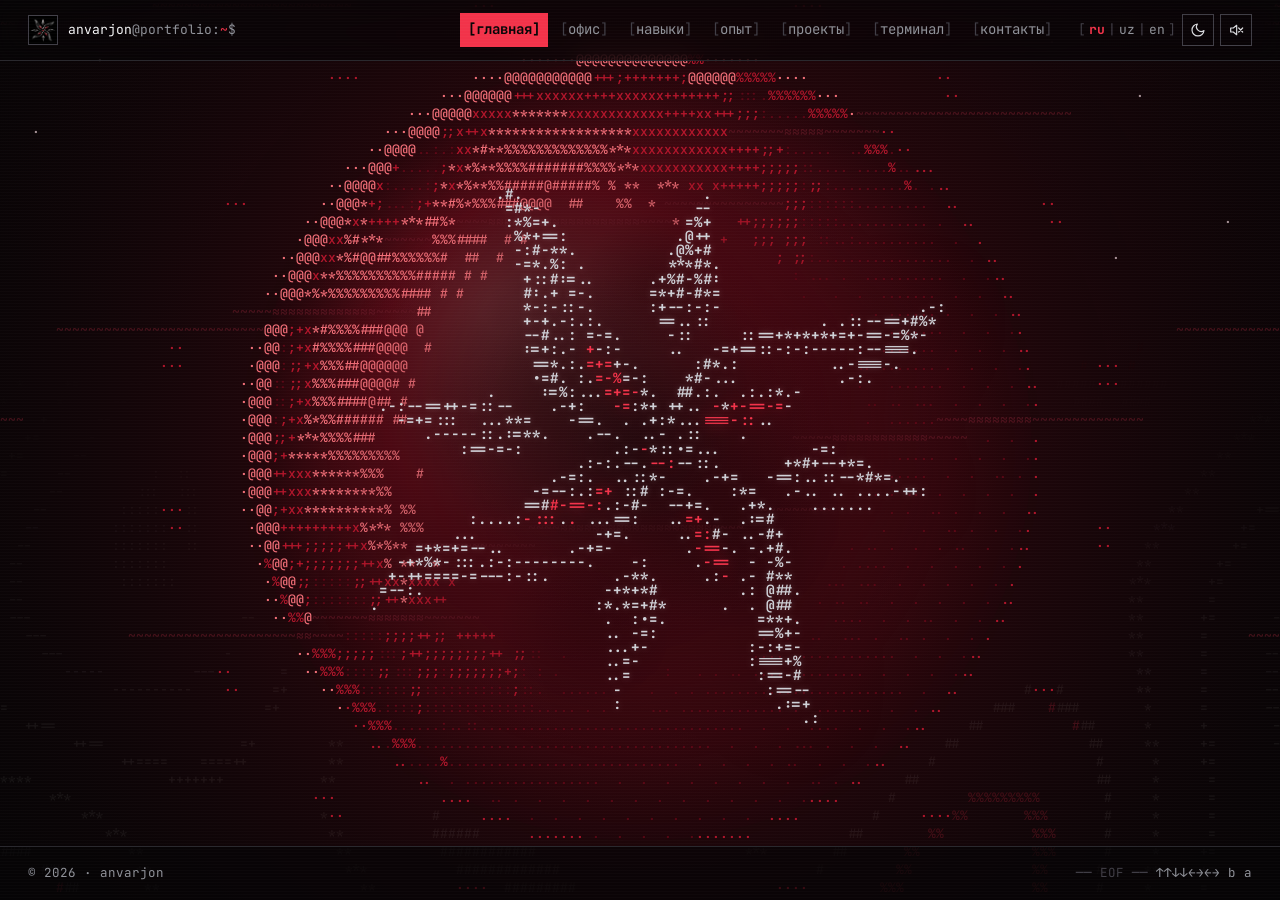
==== commit 7e97ff76: "Add giant crimson moon, skill and contact animations, terminal world map - Home: moon sits right beh" ====
--- a/portfolio/index.html
+++ b/portfolio/index.html
@@ -34,6 +34,7 @@
           >
         </a>
         <nav class="nav" aria-label="Menu">
+          <a href="#home" data-i18n="nav.main">главная</a>
           <a href="#office" data-i18n="nav.office">офис</a>
           <a href="#skills" data-i18n="nav.skills">навыки</a>
           <a href="#experience" data-i18n="nav.experience">опыт</a>
@@ -239,8 +240,11 @@
     <script src="js/sound.js"></script>
     <script src="js/background.js"></script>
     <script src="js/scenes.js"></script>
+    <script src="js/icons.js"></script>
     <script src="js/main.js"></script>
     <script src="js/office.js"></script>
+    <script src="js/worldmap.js"></script>
+    <script src="js/geo.js"></script>
     <script src="js/terminal.js"></script>
   </body>
 </html>
--- a/portfolio/css/style.css
+++ b/portfolio/css/style.css
@@ -35,6 +35,10 @@
   --moon-glow: rgba(190, 14, 38, 0.3);
   --star: rgba(250, 225, 230, 0.65);
   --cloud: rgba(110, 30, 42, 0.55);
+  --moon-edge: rgba(40, 0, 8, 0.6);
+  --moon-sea: rgba(20, 0, 4, 0.55);
+  --logo-halo: rgba(5, 5, 6, 0.6);
+  --logo-halo-2: rgba(5, 5, 6, 0.22);
   color-scheme: dark;
 }
 
@@ -75,6 +79,10 @@
   --moon-glow: rgba(196, 18, 47, 0.14);
   --star: rgba(120, 12, 32, 0.4);
   --cloud: rgba(70, 60, 70, 0.4);
+  --moon-edge: rgba(196, 18, 47, 0.16);
+  --moon-sea: rgba(150, 12, 34, 0.22);
+  --logo-halo: rgba(232, 232, 236, 0.85);
+  --logo-halo-2: rgba(232, 232, 236, 0.45);
   color-scheme: light;
 }
 
@@ -657,6 +665,7 @@
   place-items: center;
   min-height: calc(100svh - var(--header-h) - 64px);
   padding: 24px 16px;
+  background: radial-gradient(circle at 50% 50%, var(--logo-halo) 0, var(--logo-halo-2) 24%, transparent 42%);
 }
 
 .home-logo {
@@ -906,11 +915,37 @@
 }
 
 .panel-head {
-  display: flex;
-  flex-wrap: wrap;
-  align-items: baseline;
-  justify-content: space-between;
-  gap: 8px 16px;
+  display: grid;
+  grid-template-columns: auto minmax(0, 1fr) auto;
+  align-items: center;
+  gap: 14px 26px;
+}
+
+.panel-title {
+  min-width: 0;
+}
+
+/* Анимированная картинка навыка (кадры рисует js/icons.js) */
+.skill-icon {
+  margin: 0;
+  padding: 12px 14px;
+  border: 1px solid var(--line);
+  border-left: 2px solid var(--accent);
+  background: var(--code-bg);
+  color: var(--text);
+  font: 500 13px/1.18 var(--mono);
+  letter-spacing: 0;
+  white-space: pre;
+  user-select: none;
+}
+
+@media (max-width: 760px) {
+  .panel-head {
+    grid-template-columns: minmax(0, 1fr);
+  }
+  .skill-icon {
+    justify-self: start;
+  }
 }
 
 .panel-head h3 {
@@ -1376,6 +1411,41 @@
   color: var(--ascii-silver);
 }
 
+.world-map {
+  margin: 8px 0 12px;
+  font-size: 12.5px;
+  line-height: 1.08;
+}
+
+.wm-land {
+  color: var(--muted);
+}
+
+.wm-coast {
+  color: var(--line-strong);
+}
+
+.wm-dot {
+  color: var(--accent);
+  font-weight: 700;
+  text-shadow: 0 0 10px var(--accent-glow);
+}
+
+.wm-ring,
+.wm-path {
+  color: var(--accent);
+}
+
+.wm-path {
+  opacity: 0.6;
+}
+
+.wm-srv,
+.wm-label {
+  color: var(--bright);
+  font-weight: 700;
+}
+
 .sw1 {
   color: var(--accent);
 }
@@ -1447,27 +1517,59 @@
 }
 
 /* ==========================================================================
-   КОНТАКТЫ
+   КОНТАКТЫ: карточки с анимированными картинками
    ========================================================================== */
 .contacts {
-  max-width: 760px;
-  padding: 10px 26px;
-  border: 1px solid var(--line-strong);
-  background: var(--glass);
-  backdrop-filter: blur(8px);
-  -webkit-backdrop-filter: blur(8px);
+  display: grid;
+  grid-template-columns: repeat(auto-fill, minmax(min(300px, 100%), 1fr));
+  gap: 22px;
+}
+
+.contact-card {
+  transition:
+    border-color 0.2s ease,
+    transform 0.2s var(--ease-out);
+}
+
+.contact-card:hover {
+  border-color: var(--accent);
+  transform: translateY(-3px);
+}
+
+.contact-card .live {
+  color: var(--accent);
+  animation: blink 1.6s steps(1) infinite;
 }
 
 .contact {
-  display: flex;
-  align-items: baseline;
-  gap: 1ch;
-  padding: 14px 0;
+  display: grid;
+  gap: 4px;
+  padding: 18px 20px 20px;
   text-decoration: none;
 }
 
+.contact-art {
+  display: grid;
+  place-items: center;
+  margin-bottom: 12px;
+  padding: 14px 10px;
+  border: 1px solid var(--line);
+  background: var(--code-bg);
+  overflow: hidden;
+}
+
+.contact-icon {
+  margin: 0;
+  color: var(--text);
+  font: 500 14px/1.18 var(--mono);
+  letter-spacing: 0;
+  white-space: pre;
+  user-select: none;
+}
+
 .contact-key {
   color: var(--muted);
+  font-size: 13px;
 }
 
 .contact-key::before {
@@ -1475,15 +1577,9 @@
   color: var(--accent);
 }
 
-.contact-fill {
-  flex: 1;
-  min-width: 2ch;
-  border-bottom: 2px dotted var(--line-strong);
-  transform: translateY(-5px);
-}
-
 .contact-value {
   color: var(--bright);
+  font-size: 1.05rem;
   font-weight: 700;
   overflow-wrap: anywhere;
   transition: color 0.15s ease;
@@ -1491,24 +1587,6 @@
 
 .contact:hover .contact-value {
   color: var(--accent);
-}
-
-/* На телефоне: название сверху, адрес под ним */
-@media (max-width: 520px) {
-  .contacts {
-    padding: 6px 18px;
-  }
-  .contact {
-    flex-direction: column;
-    gap: 2px;
-    border-bottom: 1px dashed var(--line);
-  }
-  .contacts li:last-child .contact {
-    border-bottom: 0;
-  }
-  .contact-fill {
-    display: none;
-  }
 }
 
 /* ==========================================================================
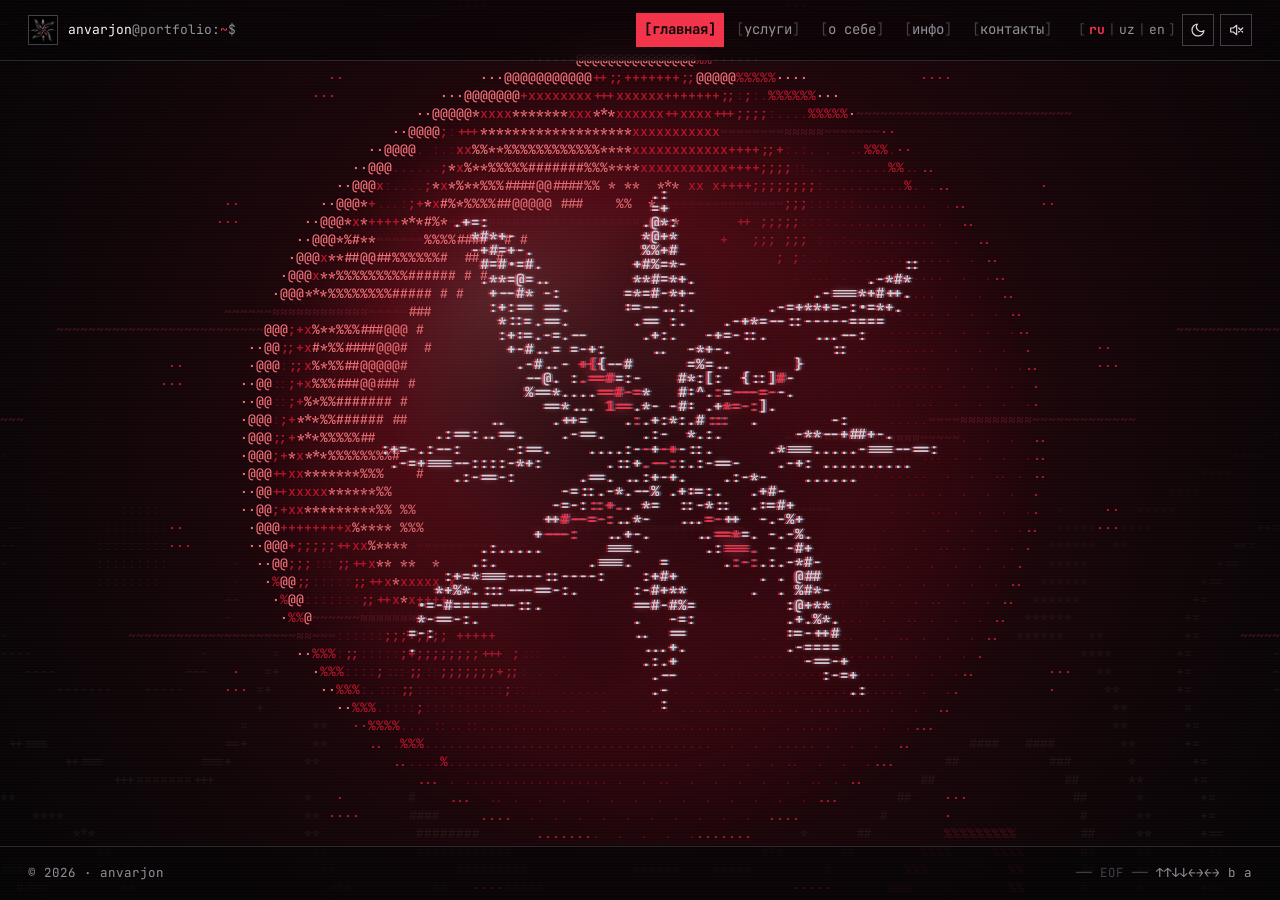
==== commit 626b0974: "Restructure into services, about, info pages; glitch logo; visitor map - Menu reduced to home, servi" ====
--- a/portfolio/index.html
+++ b/portfolio/index.html
@@ -4,7 +4,7 @@
     <meta charset="utf-8" />
     <meta name="viewport" content="width=device-width, initial-scale=1" />
     <title>Хайруллаев Анваржон — портфолио</title>
-    <meta name="description" content="Портфолио IT-администратора." />
+    <meta name="description" content="IT-администратор: серверы, сети, СКС, видеонаблюдение." />
     <meta name="theme-color" content="#050506" />
     <link rel="icon" href="img/logo.png" />
     <link rel="preconnect" href="https://fonts.googleapis.com" />
@@ -35,11 +35,9 @@
         </a>
         <nav class="nav" aria-label="Menu">
           <a href="#home" data-i18n="nav.main">главная</a>
-          <a href="#office" data-i18n="nav.office">офис</a>
-          <a href="#skills" data-i18n="nav.skills">навыки</a>
-          <a href="#experience" data-i18n="nav.experience">опыт</a>
-          <a href="#projects" data-i18n="nav.projects">проекты</a>
-          <a href="#terminal" data-i18n="nav.terminal">терминал</a>
+          <a href="#services" data-i18n="nav.services">услуги</a>
+          <a href="#about" data-i18n="nav.about">о себе</a>
+          <a href="#info" data-i18n="nav.info">инфо</a>
           <a href="#contact" data-i18n="nav.contact">контакты</a>
         </nav>
         <div class="controls">
@@ -67,7 +65,7 @@
     </header>
 
     <main id="main" tabindex="-1">
-      <!-- Главная: только логотип на фоне алой луны -->
+      <!-- Главная: только логотип с эффектом глитча на фоне алой луны -->
       <section class="page page-home" data-page="home" data-i18n-aria="nav.home">
         <div class="ascii home-logo" data-home-logo role="img" data-i18n-aria="home.logo">
           <pre class="ascii-silver"></pre>
@@ -75,74 +73,78 @@
         </div>
       </section>
 
-      <!-- 01. Инфраструктура: 3D-схема офиса, изображение с камеры, рисунки камер -->
-      <section class="page" data-page="office" aria-labelledby="office-title" data-office hidden>
+      <!-- 01. Услуги: у каждой — анимированная картинка; монтаж СКС — 3D-схема офиса с камерами -->
+      <section class="page" data-page="services" aria-labelledby="services-title" hidden>
         <div class="container container-wide">
           <div class="page-head">
             <a class="back" href="#home" data-i18n="nav.back">← меню</a>
-            <h2 class="section-title" id="office-title" data-title>
-              <span class="num">01.</span><span class="title-text" data-i18n="office.title">Инфраструктура</span>
-            </h2>
-            <p class="section-lead" data-reveal data-i18n="office.lead"></p>
-          </div>
-
-          <div class="term office-map" data-reveal data-office-frame>
-            <div class="term-bar">
-              <span>~/office/map.3d</span>
-              <span class="bar-actions">
-                <button class="anim-toggle" type="button" data-office-full data-i18n="office.full">во весь экран</button>
-                <button class="anim-toggle" type="button" data-office-toggle></button>
-              </span>
-            </div>
-            <div class="office-screen">
-              <pre class="asc office-pre office-pre-map" data-office-map aria-hidden="true"></pre>
-            </div>
-            <p class="office-legend" data-i18n="office.legend"></p>
-          </div>
-
-          <div class="office-grid">
-            <div class="term cam-feed" data-reveal>
-              <div class="term-bar"><span data-feed-title>cam · live</span><span class="live">● REC</span></div>
-              <div class="cam-buttons" role="group" data-i18n-aria="office.feed" data-cam-buttons></div>
+            <h2 class="section-title" id="services-title" data-title>
+              <span class="num">01.</span><span class="title-text" data-i18n="services.title">Услуги</span>
+            </h2>
+            <p class="section-lead" data-reveal data-i18n="services.lead"></p>
+          </div>
+          <div class="services" data-services></div>
+
+          <!-- Схема офиса: скрипт переносит её внутрь услуги «Монтаж СКС и видеонаблюдения» -->
+          <div class="office-block" data-office>
+            <div class="term office-map" data-office-frame>
+              <div class="term-bar">
+                <span>~/office/map.3d</span>
+                <span class="bar-actions">
+                  <button class="anim-toggle" type="button" data-office-full data-i18n="office.full">во весь экран</button>
+                  <button class="anim-toggle" type="button" data-office-toggle></button>
+                </span>
+              </div>
               <div class="office-screen">
-                <pre class="asc office-pre" data-cam-feed aria-hidden="true"></pre>
-              </div>
-            </div>
-            <div class="term cam-models" data-reveal>
-              <div class="term-bar"><span>~/cameras</span><span data-i18n="office.models">модели камер</span></div>
-              <div class="office-screen">
-                <pre class="asc office-pre" data-cam-models aria-hidden="true"></pre>
-              </div>
-            </div>
-          </div>
-        </div>
-      </section>
-
-      <!-- 02. Навыки: веб (HTML, JS, CSS, SQL, …) и администрирование, у каждого — живая ASCII-анимация -->
-      <section class="page" data-page="skills" aria-labelledby="skills-title" hidden>
+                <pre class="asc office-pre office-pre-map" data-office-map aria-hidden="true"></pre>
+              </div>
+              <p class="office-legend" data-i18n="office.legend"></p>
+            </div>
+            <div class="office-grid">
+              <div class="term cam-feed">
+                <div class="term-bar"><span data-feed-title>cam · live</span><span class="live">● REC</span></div>
+                <div class="cam-buttons" role="group" data-i18n-aria="office.feed" data-cam-buttons></div>
+                <div class="office-screen">
+                  <pre class="asc office-pre" data-cam-feed aria-hidden="true"></pre>
+                </div>
+              </div>
+              <div class="term cam-models">
+                <div class="term-bar"><span>~/cameras</span><span data-i18n="office.models">модели камер</span></div>
+                <div class="office-screen">
+                  <pre class="asc office-pre" data-cam-models aria-hidden="true"></pre>
+                </div>
+              </div>
+            </div>
+          </div>
+        </div>
+      </section>
+
+      <!-- 02. О себе: кто я, навыки (плитки с анимированными значками), опыт и сертификаты -->
+      <section class="page" data-page="about" aria-labelledby="about-title" hidden>
         <div class="container">
           <div class="page-head">
             <a class="back" href="#home" data-i18n="nav.back">← меню</a>
-            <h2 class="section-title" id="skills-title" data-title>
-              <span class="num">02.</span><span class="title-text" data-i18n="skills.title">Навыки</span>
-            </h2>
-            <p class="section-lead" data-reveal data-i18n="skills.lead"></p>
-          </div>
+            <h2 class="section-title" id="about-title" data-title>
+              <span class="num">02.</span><span class="title-text" data-i18n="about.title">О себе</span>
+            </h2>
+          </div>
+
+          <div class="term about-card" data-reveal>
+            <div class="term-bar" aria-hidden="true"><span>~/about.txt</span><span>cat</span></div>
+            <div class="about-body">
+              <img class="about-logo" src="img/logo.png" alt="" width="96" height="96" />
+              <div>
+                <p class="about-role"><span class="ps1">&gt;</span> <span data-role></span><span class="cursor" aria-hidden="true">▋</span></p>
+                <p class="about-text" data-about></p>
+              </div>
+            </div>
+          </div>
+
+          <h3 class="sub-title" data-reveal><span class="ps1">$</span> ls ~/skills <span class="dim">#</span> <span data-i18n="skills.title">навыки</span></h3>
           <div class="tabs" role="tablist" data-tabs data-reveal></div>
           <div class="panels" data-panels data-reveal></div>
-        </div>
-      </section>
-
-      <!-- 03. Опыт работы и сертификаты -->
-      <section class="page" data-page="experience" aria-labelledby="experience-title" hidden>
-        <div class="container">
-          <div class="page-head">
-            <a class="back" href="#home" data-i18n="nav.back">← меню</a>
-            <h2 class="section-title" id="experience-title" data-title>
-              <span class="num">03.</span><span class="title-text" data-i18n="exp.title">Опыт</span>
-            </h2>
-            <p class="section-lead" data-reveal data-i18n="exp.lead"></p>
-          </div>
+
+          <h3 class="sub-title" data-reveal><span class="ps1">$</span> tail ~/experience.log <span class="dim">#</span> <span data-i18n="exp.title">опыт</span></h3>
           <div class="exp-grid">
             <div class="term log" data-reveal>
               <div class="term-bar" aria-hidden="true"><span>~/experience.log</span><span>tail -f</span></div>
@@ -158,31 +160,31 @@
         </div>
       </section>
 
-      <!-- 04. Проекты с фильтром по технологии -->
-      <section class="page" data-page="projects" aria-labelledby="projects-title" hidden>
-        <div class="container">
-          <div class="page-head">
-            <a class="back" href="#home" data-i18n="nav.back">← меню</a>
-            <h2 class="section-title" id="projects-title" data-title>
-              <span class="num">04.</span><span class="title-text" data-i18n="projects.title">Проекты</span>
-            </h2>
-          </div>
-          <div class="filters" role="group" data-filters data-reveal></div>
-          <div class="grid" data-projects></div>
-          <p class="empty" data-empty hidden data-i18n="projects.empty"></p>
-        </div>
-      </section>
-
-      <!-- 05. Интерактивный терминал -->
-      <section class="page" data-page="terminal" aria-labelledby="terminal-title" hidden>
-        <div class="container">
-          <div class="page-head">
-            <a class="back" href="#home" data-i18n="nav.back">← меню</a>
-            <h2 class="section-title" id="terminal-title" data-title>
-              <span class="num">05.</span><span class="title-text" data-i18n="terminal.title">Терминал</span>
-            </h2>
-            <p class="section-lead" data-reveal data-i18n="terminal.lead"></p>
-          </div>
+      <!-- 03. Инфо: анимированная карта мира с IP и координатами посетителя, терминал -->
+      <section class="page" data-page="info" aria-labelledby="info-title" hidden>
+        <div class="container container-wide">
+          <div class="page-head">
+            <a class="back" href="#home" data-i18n="nav.back">← меню</a>
+            <h2 class="section-title" id="info-title" data-title>
+              <span class="num">03.</span><span class="title-text" data-i18n="info.title">Инфо</span>
+            </h2>
+            <p class="section-lead" data-reveal data-i18n="info.lead"></p>
+          </div>
+
+          <div class="info-grid">
+            <div class="term geo-map" data-reveal>
+              <div class="term-bar"><span>~/info/worldmap</span><span class="live">● live</span></div>
+              <div class="office-screen">
+                <pre class="asc office-pre geo-pre" data-geo-map aria-hidden="true"></pre>
+              </div>
+            </div>
+            <div class="term geo-facts" data-reveal>
+              <div class="term-bar"><span>~/info/visitor</span><span data-geo-status></span></div>
+              <dl class="facts" data-geo-facts></dl>
+            </div>
+          </div>
+
+          <h3 class="sub-title" data-reveal><span class="ps1">$</span> bash <span class="dim">#</span> <span data-i18n="terminal.title">терминал</span></h3>
           <div class="term console" data-console data-reveal>
             <div class="term-bar" aria-hidden="true"><span><span data-handle></span>@portfolio: ~</span><span>bash</span></div>
             <div class="console-body" data-console-body>
@@ -209,17 +211,17 @@
         </div>
       </section>
 
-      <!-- 06. Контакты -->
+      <!-- 04. Контакты -->
       <section class="page" data-page="contact" aria-labelledby="contact-title" hidden>
         <div class="container">
           <div class="page-head">
             <a class="back" href="#home" data-i18n="nav.back">← меню</a>
             <h2 class="section-title" id="contact-title" data-title>
-              <span class="num">06.</span><span class="title-text" data-i18n="contact.title">Контакты</span>
+              <span class="num">04.</span><span class="title-text" data-i18n="contact.title">Контакты</span>
             </h2>
             <p class="section-lead" data-reveal data-i18n="contact.lead"></p>
           </div>
-          <ul class="contacts" data-contacts data-reveal></ul>
+          <ul class="contacts" data-contacts></ul>
         </div>
       </section>
     </main>
@@ -245,6 +247,7 @@
     <script src="js/office.js"></script>
     <script src="js/worldmap.js"></script>
     <script src="js/geo.js"></script>
+    <script src="js/info.js"></script>
     <script src="js/terminal.js"></script>
   </body>
 </html>
--- a/portfolio/css/style.css
+++ b/portfolio/css/style.css
@@ -282,6 +282,11 @@
   filter: drop-shadow(-2px 0 0 rgba(242, 51, 74, 0.7)) drop-shadow(2px 0 0 rgba(120, 200, 255, 0.35));
 }
 
+.ascii.is-glitching-hard {
+  transform: translateX(-4px) skewX(-6deg);
+  filter: drop-shadow(-5px 0 0 rgba(242, 51, 74, 0.85)) drop-shadow(5px 0 0 rgba(80, 200, 255, 0.55)) brightness(1.4);
+}
+
 /* ===== Окно терминала: «стекло» с алыми уголками ===== */
 .term {
   position: relative;
@@ -672,17 +677,31 @@
   width: min(640px, 86vw, 68svh);
   cursor: pointer;
   filter: drop-shadow(0 0 40px rgba(0, 0, 0, 0.85));
-  animation: float 7s ease-in-out infinite;
+  animation: flicker 5s steps(1) infinite;
+}
+
+/* Редкое «мерцание сигнала» между глитч-сбоями */
+@keyframes flicker {
+  0%,
+  100% {
+    opacity: 1;
+  }
+  41% {
+    opacity: 0.86;
+  }
+  42% {
+    opacity: 1;
+  }
+  73% {
+    opacity: 0.7;
+  }
+  74% {
+    opacity: 1;
+  }
 }
 
 .home-logo .ascii-red {
   text-shadow: 0 0 14px var(--accent-glow);
-}
-
-@keyframes float {
-  50% {
-    transform: translateY(-10px);
-  }
 }
 
 /* Появление блоков при открытии страницы */
@@ -916,7 +935,7 @@
 
 .panel-head {
   display: grid;
-  grid-template-columns: auto minmax(0, 1fr) auto;
+  grid-template-columns: minmax(0, 1fr) auto;
   align-items: center;
   gap: 14px 26px;
 }
@@ -1179,179 +1198,243 @@
 }
 
 /* ==========================================================================
-   ПРОЕКТЫ
+   УСЛУГИ: большие блоки с анимацией, по очереди слева и справа
    ========================================================================== */
-.filters {
-  display: flex;
-  flex-wrap: wrap;
-  gap: 4px 18px;
-  margin-bottom: 24px;
-}
-
-.chip {
-  display: inline-flex;
+.services {
+  display: grid;
+  gap: 30px;
+}
+
+.service-body {
+  display: grid;
+  gap: 24px;
+  padding: 24px 22px;
   align-items: center;
-  gap: 1ch;
-  min-height: 36px;
-  padding: 0;
-  border: 0;
-  background: none;
-  color: var(--muted);
+}
+
+.service-body > * {
+  min-width: 0;
+}
+
+@media (min-width: 980px) {
+  .service-body {
+    grid-template-columns: minmax(0, 1.05fr) minmax(0, 1fr);
+    gap: 40px;
+    padding: 30px 32px;
+  }
+  .service.is-flipped .service-art {
+    order: 2;
+  }
+  .service-feature .service-body {
+    grid-template-columns: minmax(0, 1fr);
+  }
+}
+
+.service-art {
+  border: 1px solid var(--line-strong);
+  background: var(--code-bg);
+}
+
+.service-num {
+  display: block;
+  color: var(--accent);
+  font-size: 2.6rem;
+  font-weight: 800;
+  line-height: 1;
+  text-shadow: 0 0 22px var(--accent-glow);
+}
+
+.service-text h3 {
+  margin-top: 8px;
+  color: var(--bright);
+  font-size: clamp(1.3rem, 1vw + 1rem, 1.75rem);
+  font-weight: 800;
+  line-height: 1.25;
+}
+
+.service-desc {
+  margin: 10px 0 14px;
+  color: var(--muted);
+}
+
+/* Монтаж СКС: текст сверху, ниже — схема офиса с камерами */
+.service-feature .service-text {
+  max-width: 900px;
+}
+
+.office-block {
+  display: grid;
+  gap: 24px;
+  padding: 0 22px 26px;
+}
+
+@media (min-width: 980px) {
+  .office-block {
+    padding: 0 32px 32px;
+  }
+}
+
+.office-block .office-grid {
+  margin-top: 0;
+}
+
+/* ==========================================================================
+   О СЕБЕ
+   ========================================================================== */
+.about-card {
+  margin-bottom: 40px;
+}
+
+.about-body {
+  display: grid;
+  grid-template-columns: auto minmax(0, 1fr);
+  gap: 22px;
+  align-items: center;
+  padding: 24px 26px;
+}
+
+.about-logo {
+  width: 96px;
+  height: 96px;
+  border: 1px solid var(--line-strong);
+  background: #000;
+}
+
+.about-role {
+  color: var(--bright);
+  font-size: clamp(1.15rem, 1vw + 0.9rem, 1.45rem);
+  font-weight: 700;
+}
+
+.about-text {
+  max-width: 68ch;
+  margin-top: 8px;
+  color: var(--muted);
+}
+
+@media (max-width: 560px) {
+  .about-body {
+    grid-template-columns: minmax(0, 1fr);
+  }
+  .about-logo {
+    width: 72px;
+    height: 72px;
+  }
+}
+
+.sub-title {
+  margin: 0 0 16px;
+  color: var(--muted);
+  font-size: 15px;
+  font-weight: 500;
+}
+
+.sub-title + .tabs,
+.sub-title + .exp-grid {
+  margin-top: 0;
+}
+
+.panels + .sub-title {
+  margin-top: 44px;
+}
+
+/* Навыки — плитки с анимированными значками */
+.skill-tile {
+  display: grid;
+  justify-items: start;
+  gap: 8px;
+  min-height: 0;
+  padding: 12px;
+  text-align: left;
+}
+
+.skill-tile .skill-icon {
+  padding: 8px 10px;
+  border-left-width: 1px;
+  font-size: 10px;
+}
+
+.tile-title {
   font-size: 14px;
-  cursor: pointer;
-}
-
-.chip .box::before {
-  content: "[ ]";
-  color: var(--line-strong);
-}
-
-.chip:hover,
-.chip[aria-pressed="true"] {
-  color: var(--bright);
-}
-
-.chip[aria-pressed="true"] .box::before {
-  content: "[x]";
-  color: var(--accent);
-}
-
-.grid {
-  display: grid;
-  grid-template-columns: repeat(auto-fill, minmax(min(290px, 100%), 1fr));
-  gap: 22px;
-}
-
-.card {
-  position: relative;
-  display: flex;
-  flex-direction: column;
-  gap: 10px;
-  padding: 24px 20px 20px;
-  border: 1px solid var(--line-strong);
+}
+
+.tile-meter {
+  font-size: 10px;
+  letter-spacing: -0.5px;
+}
+
+.skill-tile[aria-selected="true"] {
+  border-color: var(--accent);
   background: var(--glass);
-  backdrop-filter: blur(8px);
-  -webkit-backdrop-filter: blur(8px);
-  transition:
-    border-color 0.2s ease,
-    transform 0.2s var(--ease-out);
-}
-
-.card:hover {
+  color: var(--bright);
+  box-shadow: inset 0 -2px 0 var(--accent);
+}
+
+.skill-tile[aria-selected="true"] .skill-icon {
   border-color: var(--accent);
-  transform: translateY(-3px);
-}
-
-.corner {
-  position: absolute;
-  width: 1ch;
-  line-height: 1;
-  text-align: center;
-  color: var(--muted);
-  background: var(--bg);
+}
+
+/* ==========================================================================
+   ИНФО: карта мира и сведения о посетителе
+   ========================================================================== */
+.info-grid {
+  display: grid;
+  gap: 24px;
+  margin-bottom: 40px;
+}
+
+.info-grid > * {
+  min-width: 0;
+}
+
+@media (min-width: 1100px) {
+  .info-grid {
+    grid-template-columns: minmax(0, 2.2fr) minmax(300px, 1fr);
+    align-items: start;
+  }
+}
+
+.geo-pre {
+  font-size: max(6.5px, min(16px, calc(100cqw / (var(--cols, 120) * 0.6))));
+  line-height: 1.08;
+}
+
+.geo-map .live {
+  color: var(--accent);
+  animation: blink 1.6s steps(1) infinite;
+}
+
+.facts {
+  display: grid;
+  grid-template-columns: auto minmax(0, 1fr);
+  gap: 10px 18px;
+  margin: 0;
+  padding: 18px 20px 22px;
   font-size: 14px;
-  transition: color 0.2s ease;
-}
-
-.corner.tl {
-  top: -0.5em;
-  left: -0.5ch;
-}
-.corner.tr {
-  top: -0.5em;
-  right: -0.5ch;
-}
-.corner.bl {
-  bottom: -0.5em;
-  left: -0.5ch;
-}
-.corner.br {
-  bottom: -0.5em;
-  right: -0.5ch;
-}
-
-.card:hover .corner {
-  color: var(--accent);
-}
-
-.card-index {
-  position: absolute;
-  top: 8px;
-  right: 12px;
-  color: var(--line-strong);
-  font-size: 12px;
-}
-
-.card h3 {
-  display: flex;
-  gap: 1ch;
-  color: var(--bright);
-  font-size: 1.05rem;
+}
+
+.facts dt {
+  color: var(--muted);
+}
+
+.facts dt::before {
+  content: "> ";
+  color: var(--accent);
+}
+
+.facts dd {
+  margin: 0;
+  color: var(--bright);
+  overflow-wrap: anywhere;
+}
+
+.facts dd.hot {
+  color: var(--accent);
   font-weight: 700;
-  line-height: 1.35;
-}
-
-.card .caret {
-  color: var(--accent);
-  animation: none;
-  transition: transform 0.2s var(--ease-out);
-}
-
-.card:hover .caret {
-  transform: translateX(4px);
-}
-
-.card p {
-  color: var(--muted);
-  font-size: 14px;
-}
-
-.tags {
-  display: flex;
-  flex-wrap: wrap;
-  gap: 4px 1.5ch;
-  margin-top: auto;
-  padding-top: 6px;
-  color: var(--accent);
-  font-size: 13px;
-}
-
-.card-links {
-  display: flex;
-  gap: 2ch;
-}
-
-.card-links a {
-  color: var(--text);
-  font-size: 14px;
-  text-decoration: none;
-}
-
-.card-links a:hover {
-  color: var(--accent);
-}
-
-.js .card.is-popping {
-  animation: pop 0.45s var(--ease-out) both;
-}
-
-@keyframes pop {
-  0% {
-    opacity: 0;
-    transform: translateY(10px);
-    clip-path: inset(0 0 100% 0);
-  }
-  60% {
-    clip-path: inset(0 0 0 0);
-  }
-  100% {
-    opacity: 1;
-    transform: none;
-  }
-}
-
-.empty {
-  margin-top: 8px;
+  text-shadow: 0 0 10px var(--accent-glow);
+}
+
+.facts dd.dim {
   color: var(--muted);
 }
 
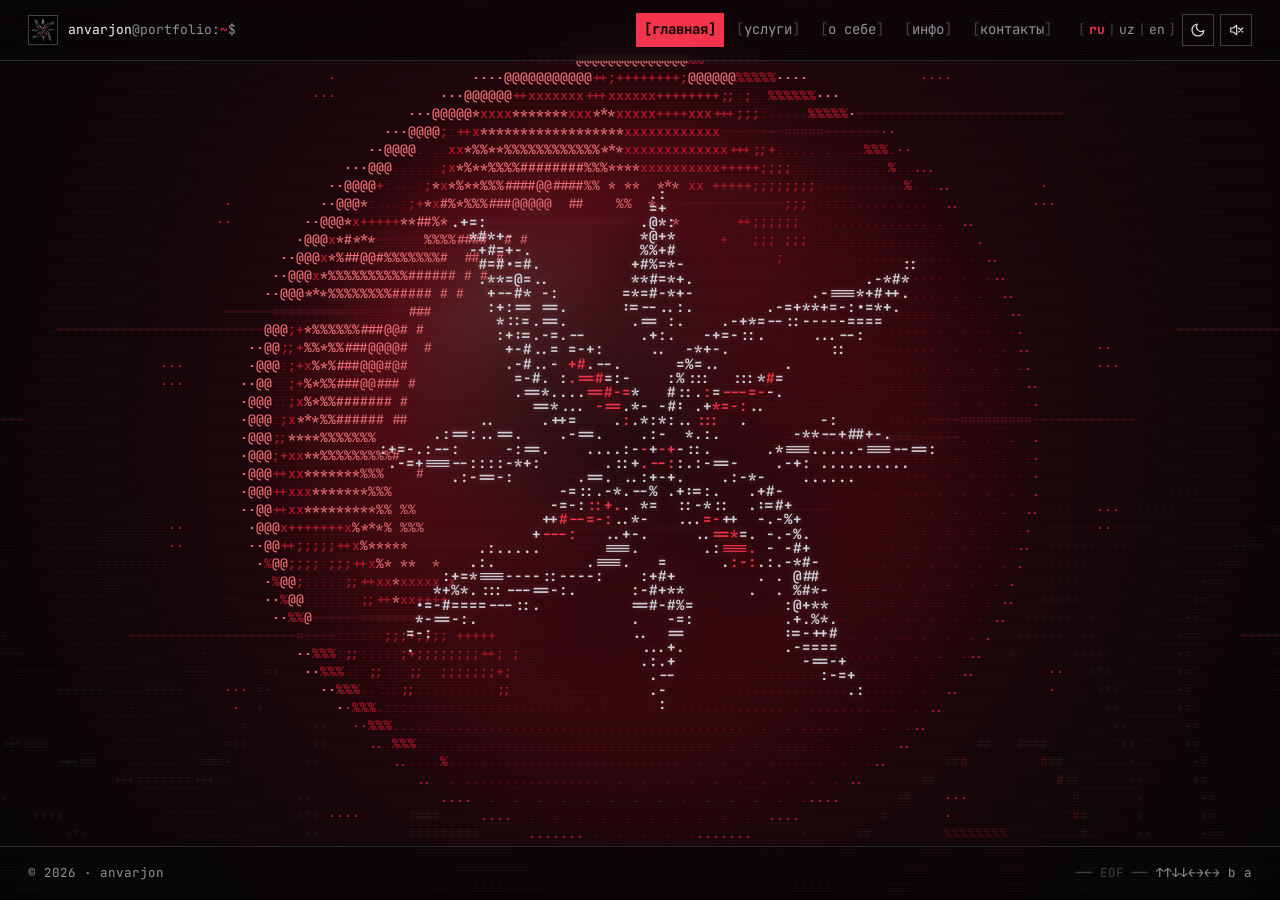
==== commit 1a673073: "portfolio: add real skills list grouped by level Skills from the resume shown on the about page as l" ====
--- a/portfolio/index.html
+++ b/portfolio/index.html
@@ -140,7 +140,14 @@
             </div>
           </div>
 
-          <h3 class="sub-title" data-reveal><span class="ps1">$</span> ls ~/skills <span class="dim">#</span> <span data-i18n="skills.title">навыки</span></h3>
+          <!-- Навыки из резюме по уровням (список — в js/data.js, skillLevels) -->
+          <h3 class="sub-title" data-reveal><span class="ps1">$</span> cat ~/skills.txt <span class="dim">#</span> <span data-i18n="skills.title">навыки</span></h3>
+          <div class="term levels" data-reveal>
+            <div class="term-bar" aria-hidden="true"><span>~/skills.txt</span><span data-skill-count></span></div>
+            <div class="levels-body" data-skill-levels></div>
+          </div>
+
+          <h3 class="sub-title" data-reveal><span class="ps1">$</span> ls ~/skills <span class="dim">#</span> <span data-i18n="skills.detail">подробно</span></h3>
           <div class="tabs" role="tablist" data-tabs data-reveal></div>
           <div class="panels" data-panels data-reveal></div>
 
--- a/portfolio/css/style.css
+++ b/portfolio/css/style.css
@@ -1334,8 +1334,115 @@
   margin-top: 0;
 }
 
-.panels + .sub-title {
+.panels + .sub-title,
+.levels + .sub-title {
   margin-top: 44px;
+}
+
+/* Навыки из резюме по уровням: «чипы» вида [ + Active Directory ] */
+.levels-body {
+  display: grid;
+  gap: 26px;
+  padding: 20px clamp(14px, 2.4vw, 26px) 24px;
+}
+
+.level-head {
+  display: flex;
+  flex-wrap: wrap;
+  align-items: baseline;
+  gap: 6px 1.2ch;
+  margin: 0 0 12px;
+  padding-bottom: 10px;
+  border-bottom: 1px dashed var(--line-strong);
+}
+
+.level-name {
+  color: var(--bright);
+  font-size: 15px;
+  font-weight: 700;
+  letter-spacing: 0.02em;
+}
+
+.level-name::before {
+  content: "## ";
+  color: var(--accent);
+}
+
+.level-head .meter-bar {
+  font-size: 12px;
+}
+
+.level-count {
+  margin-left: auto;
+  padding: 0 0.8ch;
+  border: 1px solid var(--line-strong);
+  color: var(--muted);
+  font-size: 12px;
+}
+
+.skill-chips {
+  display: flex;
+  flex-wrap: wrap;
+  gap: 8px;
+  margin: 0;
+  padding: 0;
+  list-style: none;
+}
+
+.skill-chip {
+  position: relative;
+  padding: 5px 11px 5px 9px;
+  border: 1px solid var(--line-strong);
+  background: var(--code-bg);
+  color: var(--text);
+  font-size: 13px;
+  line-height: 1.35;
+  overflow-wrap: anywhere;
+  transition:
+    border-color 0.2s,
+    color 0.2s,
+    box-shadow 0.2s,
+    transform 0.2s var(--ease-out);
+}
+
+.skill-chip::before {
+  content: "+ ";
+  color: var(--accent);
+  font-weight: 700;
+}
+
+.skill-chip:hover {
+  border-color: var(--accent);
+  color: var(--bright);
+  box-shadow:
+    0 0 0 1px var(--accent-glow),
+    0 0 18px var(--accent-glow);
+  transform: translateY(-2px);
+}
+
+/* чипы появляются по очереди, когда открывается страница */
+.js .levels.in .skill-chip {
+  animation: chip-in 0.45s var(--ease-out) both;
+  animation-delay: calc(var(--delay, 0ms) + 160ms + var(--i, 0) * 28ms);
+}
+
+@keyframes chip-in {
+  from {
+    opacity: 0;
+    transform: translateY(6px) scale(0.96);
+    filter: blur(2px);
+  }
+  to {
+    opacity: 1;
+    transform: none;
+    filter: none;
+  }
+}
+
+@media (prefers-reduced-motion: reduce) {
+  .js .levels.in .skill-chip {
+    animation: none;
+  }
 }
 
 /* Навыки — плитки с анимированными значками */
